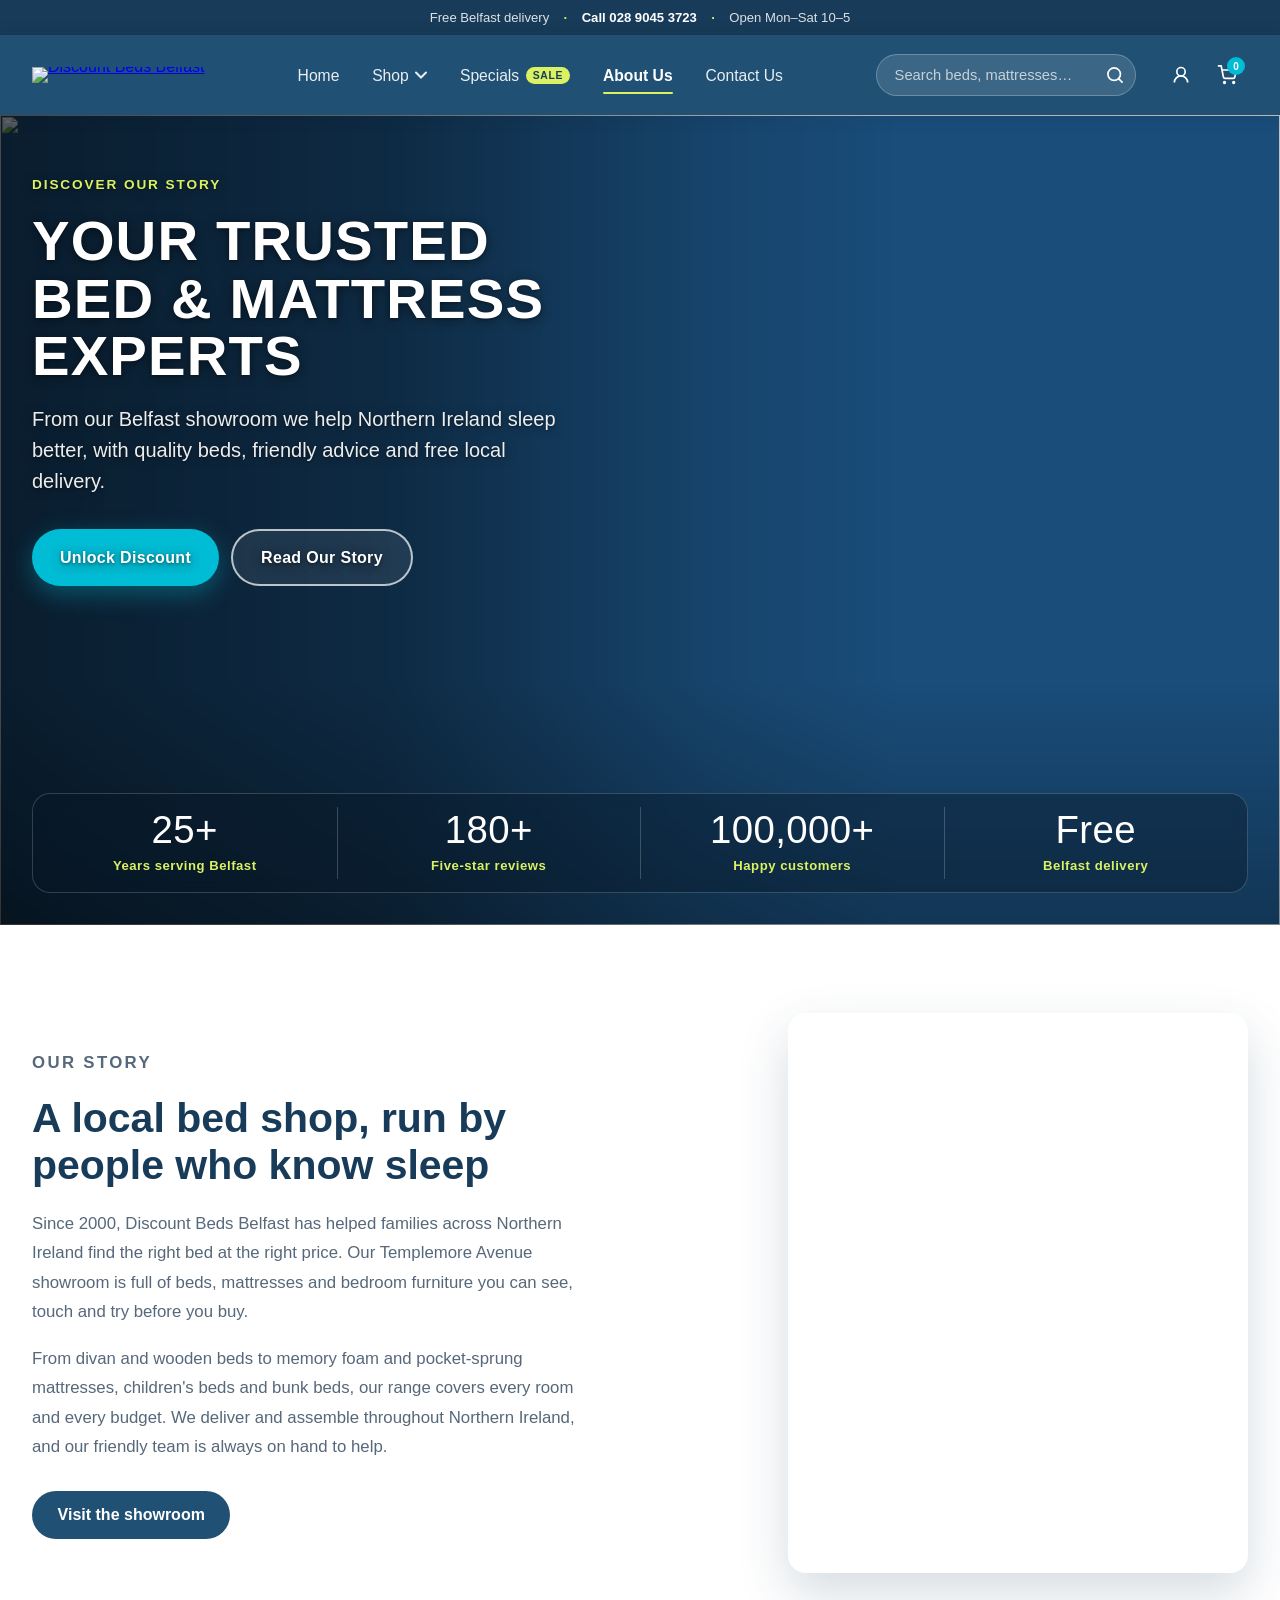
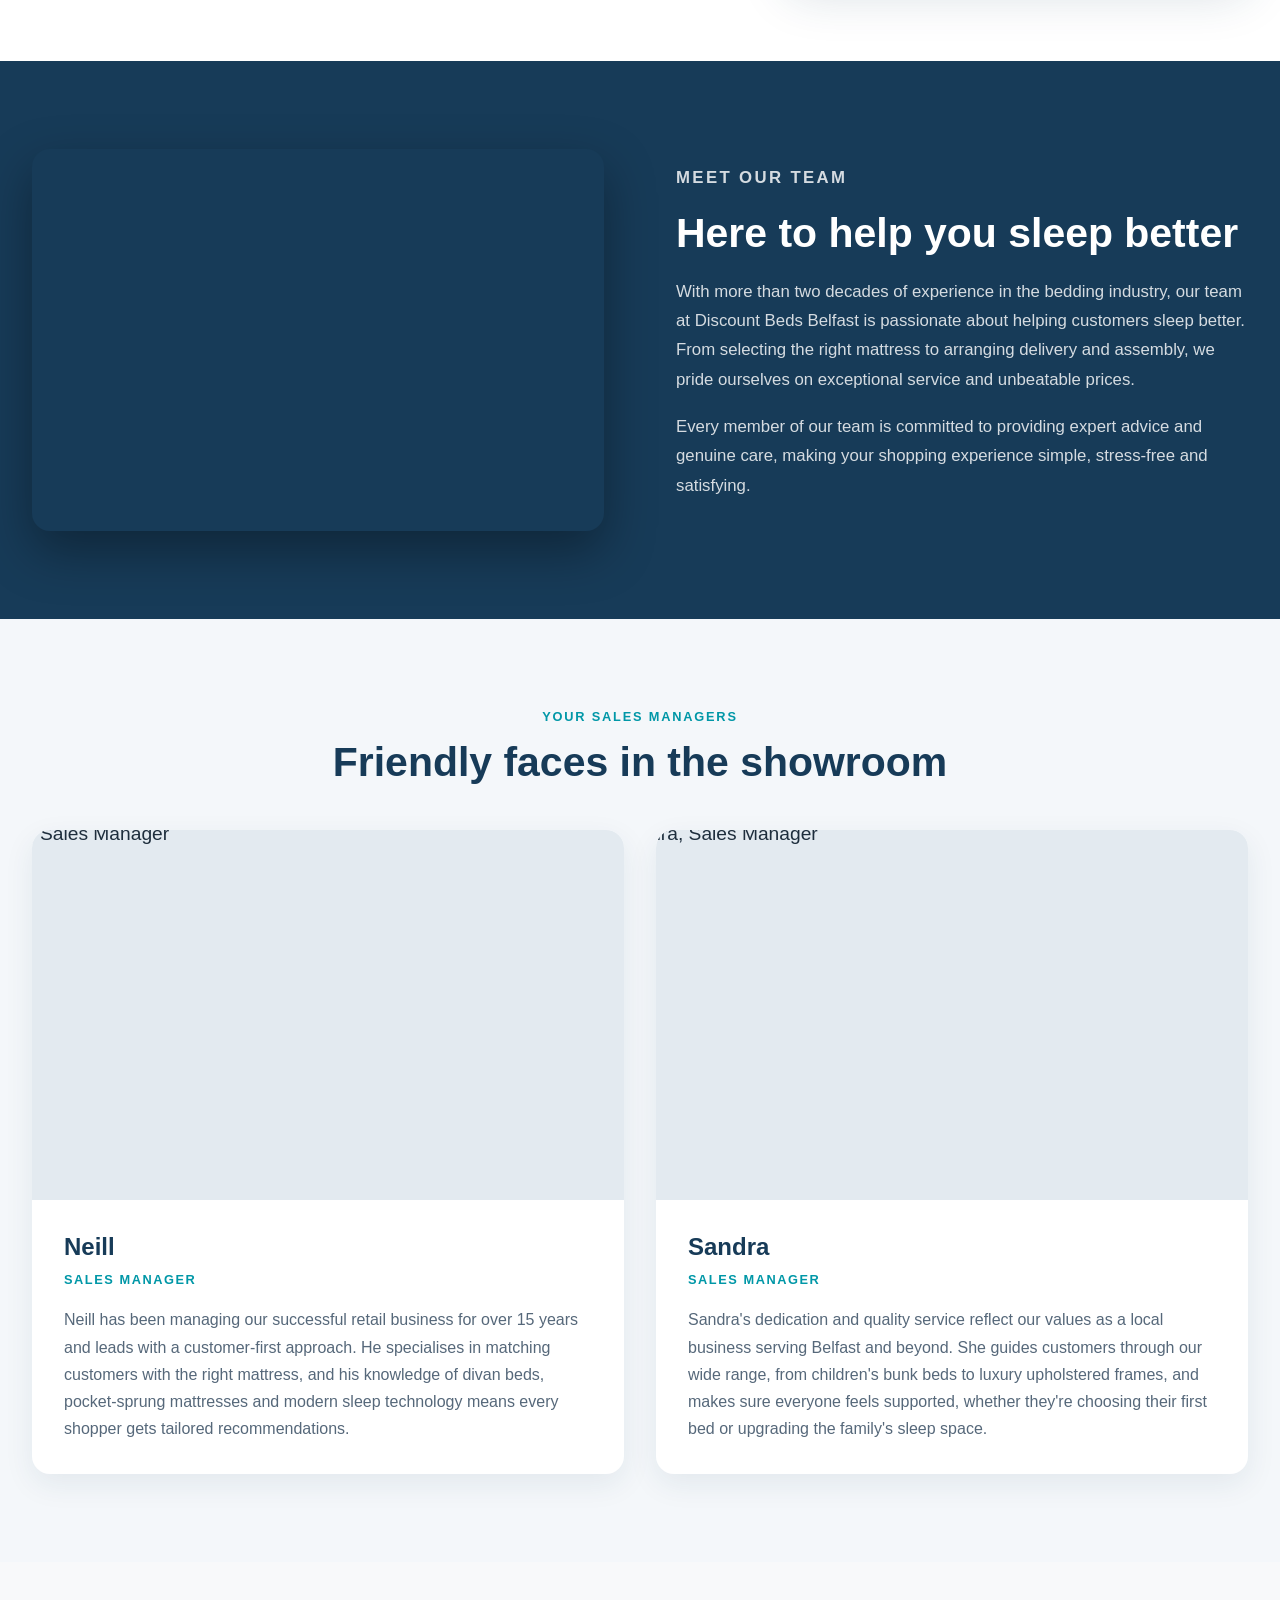
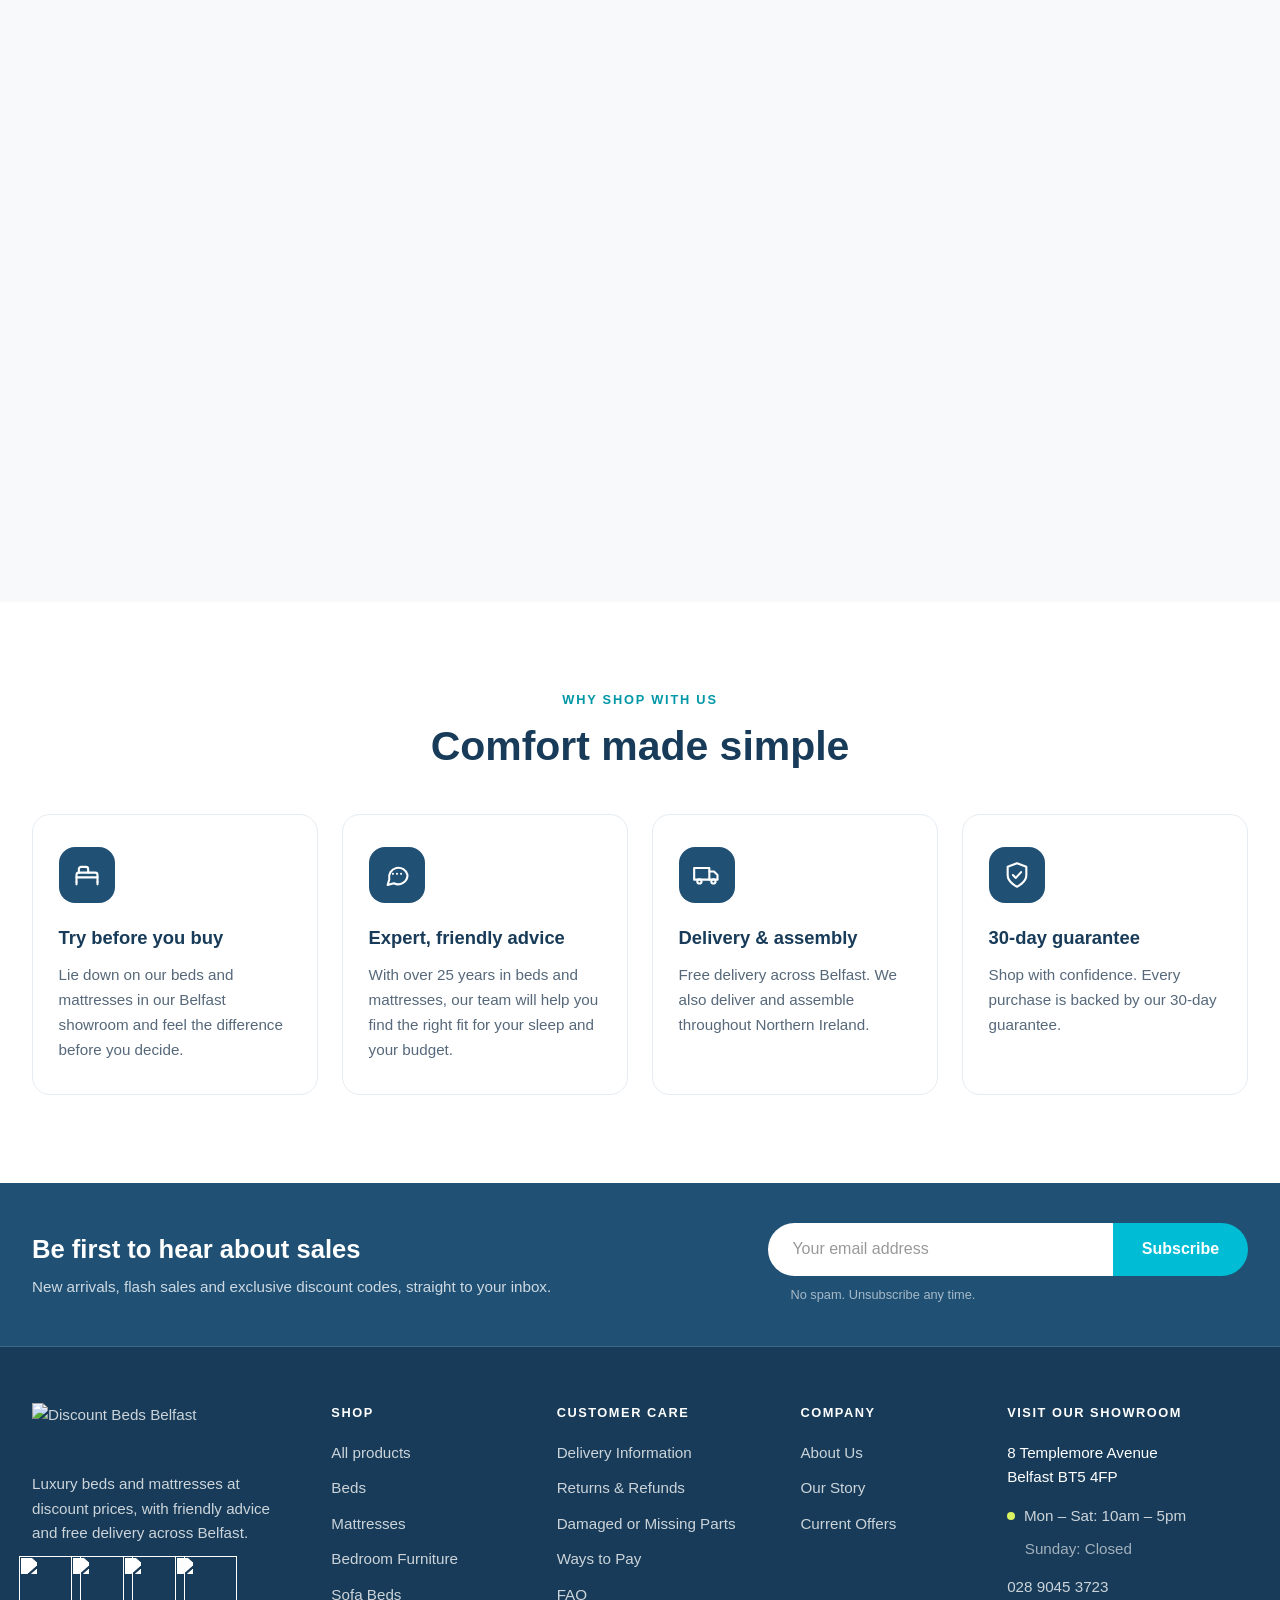
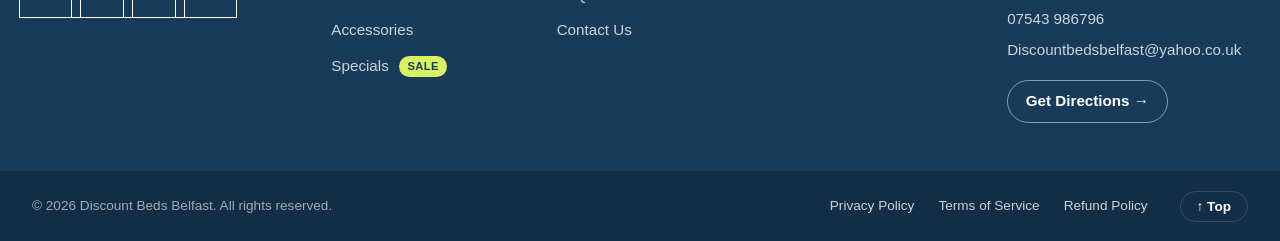
==== about.html @ fcc755c9 "Add files via upload" ====
<!DOCTYPE html>
<html lang="en">
<head>
    <meta charset="UTF-8">
    <meta name="viewport" content="width=device-width, initial-scale=1.0">
    <title>About Us - Discount Beds Belfast</title>
    <link rel="stylesheet" href="styles.css">
</head>
<body class="about-page">
    <!-- TOP BAR -->
    <div class="topbar">
        <div class="topbar__inner">
            <span class="topbar__item">Free Belfast delivery</span>
            <a class="topbar__item topbar__phone" href="tel:02890453723">Call 028 9045 3723</a>
            <span class="topbar__item">Open Mon–Sat 10–5</span>
        </div>
    </div>

    <!-- HEADER -->
    <header class="site-header" id="siteHeader">
        <div class="sh-inner">
            <a class="sh-logo" href="index.html" aria-label="Discount Beds Belfast – home">
                <img src="images/whitelogo.jpg" alt="Discount Beds Belfast">
            </a>

            <nav class="sh-nav" aria-label="Main">
                <ul class="sh-menu">
                    <li><a href="index.html" class="sh-link">Home</a></li>
                    <li class="sh-has-mega">
                        <button type="button" class="sh-link sh-mega-toggle" aria-expanded="false" aria-controls="shopMega">Shop <svg class="sh-chevron" width="12" height="8" viewBox="0 0 12 8" fill="none" aria-hidden="true"><path d="M1 1.5L6 6.5L11 1.5" stroke="currentColor" stroke-width="2" stroke-linecap="round"/></svg></button>
                        <div class="sh-mega" id="shopMega">
                            <div class="sh-mega__inner">
                                <div class="sh-mega__grid">
                                <a class="sh-cat" href="shop.html?cat=beds">
                                    <span class="sh-cat__img"><img src="https://www.discountbedsbelfast.co.uk/s/cc_images/cache_2482108834.jpg?t=1552562841" alt="" loading="lazy"></span>
                                    <span class="sh-cat__name">Beds</span>
                                </a>
                                <a class="sh-cat" href="shop.html?cat=mattresses">
                                    <span class="sh-cat__img"><img src="https://www.discountbedsbelfast.co.uk/s/cc_images/cache_2491393420.png?t=1684849782" alt="" loading="lazy"></span>
                                    <span class="sh-cat__name">Mattresses</span>
                                </a>
                                <a class="sh-cat" href="shop.html?cat=divan">
                                    <span class="sh-cat__img"><img src="https://www.discountbedsbelfast.co.uk/s/cc_images/cache_2487335226.jpg?t=1611843894" alt="" loading="lazy"></span>
                                    <span class="sh-cat__name">Divan Beds</span>
                                </a>
                                <a class="sh-cat" href="shop.html?cat=wooden">
                                    <span class="sh-cat__img"><img src="https://www.discountbedsbelfast.co.uk/s/cc_images/cache_2482108831.jpg?t=1718199369" alt="" loading="lazy"></span>
                                    <span class="sh-cat__name">Wooden Beds</span>
                                </a>
                                <a class="sh-cat" href="shop.html?cat=metal">
                                    <span class="sh-cat__img"><img src="https://www.discountbedsbelfast.co.uk/s/cc_images/cache_2427190643.jpg?t=1489495104" alt="" loading="lazy"></span>
                                    <span class="sh-cat__name">Metal Beds</span>
                                </a>
                                <a class="sh-cat" href="shop.html?cat=bunk">
                                    <span class="sh-cat__img"><img src="https://www.discountbedsbelfast.co.uk/s/cc_images/cache_2448346628.jpg?t=1518613719" alt="" loading="lazy"></span>
                                    <span class="sh-cat__name">Bunk Beds</span>
                                </a>
                                <a class="sh-cat" href="shop.html?cat=sofas">
                                    <span class="sh-cat__img"><img src="https://www.discountbedsbelfast.co.uk/s/cc_images/cache_2494551756.jpg?t=1755354856" alt="" loading="lazy"></span>
                                    <span class="sh-cat__name">Sofa Beds</span>
                                </a>
                                <a class="sh-cat" href="shop.html?cat=accessories">
                                    <span class="sh-cat__img"><img src="https://www.discountbedsbelfast.co.uk/s/cc_images/cache_2492692734.jpg?t=1710935631" alt="" loading="lazy"></span>
                                    <span class="sh-cat__name">Accessories</span>
                                </a>
                                </div>
                                <a class="sh-mega__all" href="shop.html">View all products →</a>
                                <a class="sh-mega__promo" href="specials.html">
                                    <span class="sh-mega__promo-kicker">Specials</span>
                                    <span class="sh-mega__promo-title">Up to 20% off</span>
                                    <span class="sh-mega__promo-cta">Shop the sale →</span>
                                </a>
                            </div>
                        </div>
                    </li>
                    <li><a href="specials.html" class="sh-link sh-link--sale">Specials <span class="sh-tag">Sale</span></a></li>
                    <li><a href="about.html" class="sh-link is-current" aria-current="page">About Us</a></li>
                    <li><a href="contact.html" class="sh-link">Contact Us</a></li>
                </ul>
            </nav>

            <form class="sh-search" role="search" action="shop.html" method="get">
                <label for="shSearch" class="sh-visually-hidden">Search products</label>
                <input type="search" id="shSearch" name="q" placeholder="Search beds, mattresses…">
                <button type="submit" aria-label="Search"><svg width="20" height="20" viewBox="0 0 24 24" fill="none" stroke="currentColor" stroke-width="2" stroke-linecap="round" aria-hidden="true"><circle cx="11" cy="11" r="7.5"/><path d="M20.5 20.5l-4.2-4.2"/></svg></button>
            </form>

            <div class="sh-actions">
                <a class="sh-call" href="tel:02890453723" aria-label="Call 028 9045 3723"><svg width="18" height="18" viewBox="0 0 24 24" fill="none" stroke="currentColor" stroke-width="2" stroke-linecap="round" stroke-linejoin="round" aria-hidden="true"><path d="M22 16.9v3a2 2 0 0 1-2.2 2 19.8 19.8 0 0 1-8.6-3.1 19.5 19.5 0 0 1-6-6A19.8 19.8 0 0 1 2.1 4.2 2 2 0 0 1 4.1 2h3a2 2 0 0 1 2 1.7c.1.9.4 1.8.7 2.7a2 2 0 0 1-.5 2.1L8 9.8a16 16 0 0 0 6 6l1.3-1.3a2 2 0 0 1 2.1-.4c.9.3 1.8.6 2.7.7a2 2 0 0 1 1.7 2z"/></svg><span>Call</span></a>
                <button class="sh-icon" type="button" aria-label="Account">
                    <svg width="20" height="20" viewBox="0 0 24 24" fill="none" stroke="currentColor" stroke-width="2" aria-hidden="true"><circle cx="12" cy="8" r="5"/><path d="M20 21a8 8 0 00-16 0"/></svg>
                </button>
                <button class="sh-icon sh-cart" type="button" aria-label="Basket, 0 items">
                    <svg width="20" height="20" viewBox="0 0 24 24" fill="none" stroke="currentColor" stroke-width="2" aria-hidden="true"><circle cx="9" cy="21" r="1"/><circle cx="20" cy="21" r="1"/><path d="M1 1h4l2.68 13.39a2 2 0 002 1.61h9.72a2 2 0 002-1.61L23 6H6"/></svg>
                    <span class="sh-badge">0</span>
                </button>
                <button class="sh-burger" type="button" aria-label="Open menu" aria-expanded="false" aria-controls="mobileMenu">
                    <span></span><span></span><span></span>
                </button>
            </div>
        </div>
    </header>

    <!-- PHONE MENU -->
    <div class="sh-drawer" id="mobileMenu" aria-hidden="true">
        <div class="sh-drawer__backdrop" data-close-menu></div>
        <div class="sh-drawer__panel" role="dialog" aria-modal="true" aria-label="Menu">
            <div class="sh-drawer__head">
                <span class="sh-drawer__title">Menu</span>
                <button type="button" class="sh-drawer__close" aria-label="Close menu" data-close-menu>
                    <svg width="22" height="22" viewBox="0 0 24 24" fill="none" stroke="currentColor" stroke-width="2.2" stroke-linecap="round" aria-hidden="true"><path d="M18 6L6 18M6 6l12 12"/></svg>
                </button>
            </div>
            <form class="sh-drawer__search" role="search" action="shop.html" method="get">
                <label for="shSearchMobile" class="sh-visually-hidden">Search products</label>
                <svg width="20" height="20" viewBox="0 0 24 24" fill="none" stroke="currentColor" stroke-width="2" stroke-linecap="round" aria-hidden="true"><circle cx="11" cy="11" r="7.5"/><path d="M20.5 20.5l-4.2-4.2"/></svg>
                <input type="search" id="shSearchMobile" name="q" placeholder="Search beds, mattresses…">
            </form>
            <ul class="sh-drawer__links">
                <li><a href="index.html">Home</a></li>
                <li>
                    <button type="button" class="sh-drawer__toggle" aria-expanded="false" aria-controls="drawerShop">Shop <svg class="sh-chevron" width="12" height="8" viewBox="0 0 12 8" fill="none" aria-hidden="true"><path d="M1 1.5L6 6.5L11 1.5" stroke="currentColor" stroke-width="2" stroke-linecap="round"/></svg></button>
                    <ul class="sh-drawer__cats" id="drawerShop" hidden>
                        <li class="drawer-all"><a href="shop.html">View all products →</a></li>
                        <li><a href="shop.html?cat=beds"><img src="https://www.discountbedsbelfast.co.uk/s/cc_images/cache_2482108834.jpg?t=1552562841" alt="" loading="lazy">Beds</a></li>
                        <li><a href="shop.html?cat=mattresses"><img src="https://www.discountbedsbelfast.co.uk/s/cc_images/cache_2491393420.png?t=1684849782" alt="" loading="lazy">Mattresses</a></li>
                        <li><a href="shop.html?cat=divan"><img src="https://www.discountbedsbelfast.co.uk/s/cc_images/cache_2487335226.jpg?t=1611843894" alt="" loading="lazy">Divan Beds</a></li>
                        <li><a href="shop.html?cat=wooden"><img src="https://www.discountbedsbelfast.co.uk/s/cc_images/cache_2482108831.jpg?t=1718199369" alt="" loading="lazy">Wooden Beds</a></li>
                        <li><a href="shop.html?cat=metal"><img src="https://www.discountbedsbelfast.co.uk/s/cc_images/cache_2427190643.jpg?t=1489495104" alt="" loading="lazy">Metal Beds</a></li>
                        <li><a href="shop.html?cat=bunk"><img src="https://www.discountbedsbelfast.co.uk/s/cc_images/cache_2448346628.jpg?t=1518613719" alt="" loading="lazy">Bunk Beds</a></li>
                        <li><a href="shop.html?cat=sofas"><img src="https://www.discountbedsbelfast.co.uk/s/cc_images/cache_2494551756.jpg?t=1755354856" alt="" loading="lazy">Sofa Beds</a></li>
                        <li><a href="shop.html?cat=accessories"><img src="https://www.discountbedsbelfast.co.uk/s/cc_images/cache_2492692734.jpg?t=1710935631" alt="" loading="lazy">Accessories</a></li>
                    </ul>
                </li>
                <li><a href="specials.html">Specials <span class="sh-tag">Sale</span></a></li>
                <li><a href="about.html" class="is-current" aria-current="page">About Us</a></li>
                <li><a href="contact.html">Contact Us</a></li>
            </ul>
            <div class="sh-drawer__store">
                <a class="sh-drawer__call" href="tel:02890453723"><svg width="18" height="18" viewBox="0 0 24 24" fill="none" stroke="currentColor" stroke-width="2" stroke-linecap="round" stroke-linejoin="round" aria-hidden="true"><path d="M22 16.9v3a2 2 0 0 1-2.2 2 19.8 19.8 0 0 1-8.6-3.1 19.5 19.5 0 0 1-6-6A19.8 19.8 0 0 1 2.1 4.2 2 2 0 0 1 4.1 2h3a2 2 0 0 1 2 1.7c.1.9.4 1.8.7 2.7a2 2 0 0 1-.5 2.1L8 9.8a16 16 0 0 0 6 6l1.3-1.3a2 2 0 0 1 2.1-.4c.9.3 1.8.6 2.7.7a2 2 0 0 1 1.7 2z"/></svg> Call 028 9045 3723</a>
                <p class="sh-drawer__hours"><span class="sh-dot" aria-hidden="true"></span>Open Mon – Sat, 10am – 5pm</p>
                <p class="sh-drawer__address">8 Templemore Avenue, Belfast BT5 4FP</p>
                <a class="sh-drawer__directions" href="https://www.google.com/maps/dir/?api=1&amp;destination=Discount+Beds+Belfast,+8+Templemore+Avenue,+Belfast+BT5+4FP" target="_blank" rel="noopener">Get Directions →</a>
            </div>
        </div>
    </div>

    <!-- HERO SECTION -->
    <section class="page-hero page-hero--about">
        <img class="page-hero__media" src="images/hero/about.jpg" srcset="images/hero/about-900.jpg 900w, images/hero/about.jpg 1920w" sizes="100vw" alt="" fetchpriority="high">
        <div class="page-hero__overlay"></div>
        <div class="container page-hero__inner">
            <div class="page-hero__content">
                <p class="page-hero__kicker">Discover our story</p>
                <h1 class="page-hero__title">Your trusted bed &amp; mattress experts</h1>
                <p class="page-hero__lead">From our Belfast showroom we help Northern Ireland sleep better, with quality beds, friendly advice and free local delivery.</p>
                <div class="page-hero__actions">
                    <a href="specials.html" class="hero-btn hero-btn--primary">Unlock Discount</a>
                    <a href="#our-story" class="hero-btn hero-btn--ghost">Read Our Story</a>
                </div>
            </div>

            <ul class="page-hero__stats" aria-label="Discount Beds Belfast in numbers">
                <li><span class="page-hero__stats-num">25+</span><span class="page-hero__stats-label">Years serving Belfast</span></li>
                <li><span class="page-hero__stats-num">180+</span><span class="page-hero__stats-label">Five-star reviews</span></li>
                <li><span class="page-hero__stats-num">100,000+</span><span class="page-hero__stats-label">Happy customers</span></li>
                <li><span class="page-hero__stats-num">Free</span><span class="page-hero__stats-label">Belfast delivery</span></li>
            </ul>
        </div>
    </section>

    <!-- OUR STORY SECTION -->
    <section class="ab-story ab-reveal" id="our-story">
        <div class="container ab-split">
            <div class="ab-split__text">
                <p class="ab-kicker">Our story</p>
                <h2 class="ab-title">A local bed shop, run by people who know sleep</h2>
                <p>Since 2000, Discount Beds Belfast has helped families across Northern Ireland find the right bed at the right price. Our Templemore Avenue showroom is full of beds, mattresses and bedroom furniture you can see, touch and try before you buy.</p>
                <p>From divan and wooden beds to memory foam and pocket-sprung mattresses, children's beds and bunk beds, our range covers every room and every budget. We deliver and assemble throughout Northern Ireland, and our friendly team is always on hand to help.</p>
                <a href="contact.html" class="ab-btn">Visit the showroom</a>
            </div>
            <div class="ab-split__media ab-split__media--tall">
                <img src="images/about/storefront.jpg" alt="The Discount Beds Belfast shopfront on Templemore Avenue" loading="lazy">
            </div>
        </div>
    </section>

    <!-- MEET OUR TEAM SECTION -->
    <section class="ab-team ab-reveal">
        <div class="container ab-split ab-split--reverse">
            <div class="ab-split__text">
                <p class="ab-kicker">Meet our team</p>
                <h2 class="ab-title">Here to help you sleep better</h2>
                <p>With more than two decades of experience in the bedding industry, our team at Discount Beds Belfast is passionate about helping customers sleep better. From selecting the right mattress to arranging delivery and assembly, we pride ourselves on exceptional service and unbeatable prices.</p>
                <p>Every member of our team is committed to providing expert advice and genuine care, making your shopping experience simple, stress-free and satisfying.</p>
            </div>
            <div class="ab-split__media">
                <img src="images/about/team.jpg" alt="The Discount Beds Belfast team" loading="lazy">
            </div>
        </div>
    </section>

    <!-- SALES MANAGERS SECTION -->
    <section class="ab-managers ab-reveal">
        <div class="container">
            <div class="ab-heading">
                <p class="ab-kicker">Your sales managers</p>
                <h2 class="ab-title">Friendly faces in the showroom</h2>
            </div>
            <div class="ab-managers__grid">
                <article class="ab-person">
                    <div class="ab-person__photo"><img src="images/about/neill.jpg" alt="Neill, Sales Manager" loading="lazy"></div>
                    <div class="ab-person__body">
                        <h3>Neill</h3>
                        <p class="ab-person__role">Sales Manager</p>
                        <p>Neill has been managing our successful retail business for over 15 years and leads with a customer-first approach. He specialises in matching customers with the right mattress, and his knowledge of divan beds, pocket-sprung mattresses and modern sleep technology means every shopper gets tailored recommendations.</p>
                    </div>
                </article>
                <article class="ab-person">
                    <div class="ab-person__photo"><img src="images/about/sandra.jpg" alt="Sandra, Sales Manager" loading="lazy"></div>
                    <div class="ab-person__body">
                        <h3>Sandra</h3>
                        <p class="ab-person__role">Sales Manager</p>
                        <p>Sandra's dedication and quality service reflect our values as a local business serving Belfast and beyond. She guides customers through our wide range, from children's bunk beds to luxury upholstered frames, and makes sure everyone feels supported, whether they're choosing their first bed or upgrading the family's sleep space.</p>
                    </div>
                </article>
            </div>
        </div>
    </section>

    <!-- DELIVERY SECTION -->
    <section class="delivery-banner parallax-section">
        <div class="delivery-banner-image">
            <img src="images/about/van.jpg" alt="Discount Beds Belfast delivery team with their van" loading="lazy">
        </div>
    </section>

    <!-- WHY SHOP WITH US -->
    <section class="ab-why ab-reveal" id="delivery">
        <div class="container">
            <div class="ab-heading">
                <p class="ab-kicker">Why shop with us</p>
                <h2 class="ab-title">Comfort made simple</h2>
            </div>
            <div class="ab-why__grid">
                <div class="ab-why__item">
                    <span class="ab-why__icon" aria-hidden="true">
                        <svg viewBox="0 0 24 24" fill="none" stroke="currentColor" stroke-width="1.8" stroke-linecap="round" stroke-linejoin="round"><path d="M3 18v-6a2 2 0 0 1 2-2h14a2 2 0 0 1 2 2v6"/><path d="M3 14h18"/><path d="M5 10V7a2 2 0 0 1 2-2h4a2 2 0 0 1 2 2v3"/><path d="M3 18v2M21 18v2"/></svg>
                    </span>
                    <h3>Try before you buy</h3>
                    <p>Lie down on our beds and mattresses in our Belfast showroom and feel the difference before you decide.</p>
                </div>
                <div class="ab-why__item">
                    <span class="ab-why__icon" aria-hidden="true">
                        <svg viewBox="0 0 24 24" fill="none" stroke="currentColor" stroke-width="1.8" stroke-linecap="round" stroke-linejoin="round"><path d="M21 12a8 8 0 0 1-11.6 7.1L4 20.5l1.4-4.9A8 8 0 1 1 21 12z"/><path d="M8.5 11h.01M12 11h.01M15.5 11h.01"/></svg>
                    </span>
                    <h3>Expert, friendly advice</h3>
                    <p>With over 25 years in beds and mattresses, our team will help you find the right fit for your sleep and your budget.</p>
                </div>
                <div class="ab-why__item">
                    <span class="ab-why__icon" aria-hidden="true">
                        <svg viewBox="0 0 24 24" fill="none" stroke="currentColor" stroke-width="1.8" stroke-linecap="round" stroke-linejoin="round"><path d="M1 6h13v10H1z"/><path d="M14 9h4l3 3v4h-7"/><circle cx="5.5" cy="17.5" r="1.8"/><circle cx="17.5" cy="17.5" r="1.8"/></svg>
                    </span>
                    <h3>Delivery &amp; assembly</h3>
                    <p>Free delivery across Belfast. We also deliver and assemble throughout Northern Ireland.</p>
                </div>
                <div class="ab-why__item">
                    <span class="ab-why__icon" aria-hidden="true">
                        <svg viewBox="0 0 24 24" fill="none" stroke="currentColor" stroke-width="1.8" stroke-linecap="round" stroke-linejoin="round"><path d="M12 22s8-3.5 8-10V5l-8-3-8 3v7c0 6.5 8 10 8 10z"/><path d="M8.5 12l2.5 2.5 4.5-5"/></svg>
                    </span>
                    <h3>30-day guarantee</h3>
                    <p>Shop with confidence. Every purchase is backed by our 30-day guarantee.</p>
                </div>
            </div>
        </div>
    </section>

    <!-- FOOTER -->
    <footer class="site-footer">
        <!-- Newsletter -->
        <div class="sf-newsletter">
            <div class="container sf-newsletter__inner">
                <div class="sf-newsletter__text">
                    <h3>Be first to hear about sales</h3>
                    <p>New arrivals, flash sales and exclusive discount codes, straight to your inbox.</p>
                </div>
                <form class="newsletter-form sf-newsletter__form">
                    <label for="sfEmail" class="sf-visually-hidden">Email address</label>
                    <input type="email" id="sfEmail" placeholder="Your email address" required>
                    <button type="submit">Subscribe</button>
                    <p class="sf-newsletter__note">No spam. Unsubscribe any time.</p>
                </form>
            </div>
        </div>

        <!-- Main footer -->
        <div class="container sf-main">
            <div class="sf-brand">
                <a href="index.html" class="sf-logo" aria-label="Discount Beds Belfast home">
                    <img src="images/logo-footer.png" alt="Discount Beds Belfast">
                </a>
                <p>Luxury beds and mattresses at discount prices, with friendly advice and free delivery across Belfast.</p>
                <div class="sf-social" aria-label="Follow us">
                    <a href="#" aria-label="Instagram"><img src="images/instagram.png" alt=""></a>
                    <a href="#" aria-label="Facebook"><img src="images/facebook.png" alt=""></a>
                    <a href="#" aria-label="X"><img src="images/x.png" alt=""></a>
                    <a href="#" aria-label="YouTube"><img src="images/youtube.png" alt=""></a>
                </div>
            </div>

            <details class="sf-col" open>
                <summary>Shop</summary>
                <ul>
                    <li><a href="shop.html">All products</a></li>
                    <li><a href="shop.html?cat=beds">Beds</a></li>
                    <li><a href="shop.html?cat=mattresses">Mattresses</a></li>
                    <li><a href="shop.html?cat=furniture">Bedroom Furniture</a></li>
                    <li><a href="shop.html?cat=sofas">Sofa Beds</a></li>
                    <li><a href="shop.html?cat=accessories">Accessories</a></li>
                    <li><a href="specials.html" class="sf-sale">Specials <span>Sale</span></a></li>
                </ul>
            </details>

            <details class="sf-col" open>
                <summary>Customer Care</summary>
                <ul>
                    <li><a href="delivery.html">Delivery Information</a></li>
                    <li><a href="delivery.html#returns">Returns &amp; Refunds</a></li>
                    <li><a href="delivery.html#damages">Damaged or Missing Parts</a></li>
                    <li><a href="delivery.html#payment">Ways to Pay</a></li>
                    <li><a href="faq.html">FAQ</a></li>
                    <li><a href="contact.html">Contact Us</a></li>
                </ul>
            </details>

            <details class="sf-col" open>
                <summary>Company</summary>
                <ul>
                    <li><a href="about.html">About Us</a></li>
                    <li><a href="about.html#our-story">Our Story</a></li>
                    <li><a href="specials.html">Current Offers</a></li>
                </ul>
            </details>

            <div class="sf-col sf-visit">
                <h4>Visit Our Showroom</h4>
                <address>
                    8 Templemore Avenue<br>
                    Belfast BT5 4FP
                </address>
                <p class="sf-hours"><span class="sf-dot" aria-hidden="true"></span>Mon – Sat: 10am – 5pm<br><span class="sf-closed">Sunday: Closed</span></p>
                <ul class="sf-contact">
                    <li><a href="tel:02890453723">028 9045 3723</a></li>
                    <li><a href="tel:07543986796">07543 986796</a></li>
                    <li><a href="mailto:Discountbedsbelfast@yahoo.co.uk">Discountbedsbelfast@yahoo.co.uk</a></li>
                </ul>
                <a class="sf-directions" href="https://www.google.com/maps/dir/?api=1&amp;destination=Discount+Beds+Belfast,+8+Templemore+Avenue,+Belfast+BT5+4FP" target="_blank" rel="noopener">Get Directions →</a>
            </div>
        </div>

        <!-- Bottom bar -->
        <div class="sf-bottom">
            <div class="container sf-bottom__inner">
                <p>&copy; <span class="sf-year">2026</span> Discount Beds Belfast. All rights reserved.</p>
                <nav class="sf-legal" aria-label="Legal">
                    <a href="#">Privacy Policy</a>
                    <a href="#">Terms of Service</a>
                    <a href="#">Refund Policy</a>
                </nav>
                <button type="button" class="sf-top" aria-label="Back to top">↑ Top</button>
            </div>
        </div>
    </footer>

    <script>
        // Footer: current year, back to top, fold columns on phones
        (function () {
            document.querySelectorAll('.sf-year').forEach(el => { el.textContent = new Date().getFullYear(); });
            const top = document.querySelector('.sf-top');
            if (top) top.addEventListener('click', () => window.scrollTo({ top: 0, behavior: 'smooth' }));
            const cols = document.querySelectorAll('details.sf-col');
            const mq = window.matchMedia('(max-width: 768px)');
            const sync = () => cols.forEach(d => { if (mq.matches) d.removeAttribute('open'); else d.setAttribute('open', ''); });
            sync();
            if (mq.addEventListener) mq.addEventListener('change', sync);
            // On desktop the columns stay open
            cols.forEach(d => d.querySelector('summary').addEventListener('click', e => { if (!mq.matches) e.preventDefault(); }));
        })();
    </script>

    <script>
        // Header: shrink on scroll, Shop menu, phone menu
        (function () {
            const header = document.getElementById('siteHeader');
            const onScroll = () => header.classList.toggle('is-scrolled', window.scrollY > 40);
            onScroll();
            window.addEventListener('scroll', onScroll, { passive: true });

            // Shop menu (desktop): opens on hover, click or keyboard
            const mega = document.querySelector('.sh-has-mega');
            const megaBtn = mega.querySelector('.sh-mega-toggle');
            let closeTimer;
            const setMega = open => { mega.classList.toggle('is-open', open); megaBtn.setAttribute('aria-expanded', open); };
            megaBtn.addEventListener('click', () => setMega(!mega.classList.contains('is-open')));
            mega.addEventListener('mouseenter', () => { clearTimeout(closeTimer); setMega(true); });
            mega.addEventListener('mouseleave', () => { closeTimer = setTimeout(() => setMega(false), 150); });
            mega.addEventListener('focusout', e => { if (!mega.contains(e.relatedTarget)) setMega(false); });

            // Phone menu
            const drawer = document.getElementById('mobileMenu');
            const burger = document.querySelector('.sh-burger');
            const setMenu = open => {
                drawer.classList.toggle('is-open', open);
                drawer.setAttribute('aria-hidden', !open);
                burger.setAttribute('aria-expanded', open);
                document.body.classList.toggle('menu-open', open);
                if (open) drawer.querySelector('.sh-drawer__close').focus();
                else burger.focus({ preventScroll: true });
            };
            burger.addEventListener('click', () => setMenu(true));
            drawer.querySelectorAll('[data-close-menu]').forEach(el => el.addEventListener('click', () => setMenu(false)));
            drawer.querySelectorAll('a').forEach(a => a.addEventListener('click', () => setMenu(false)));

            const shopToggle = drawer.querySelector('.sh-drawer__toggle');
            const shopList = document.getElementById('drawerShop');
            shopToggle.addEventListener('click', () => {
                const open = shopList.hidden;
                shopList.hidden = !open;
                shopToggle.setAttribute('aria-expanded', open);
            });

            document.addEventListener('keydown', e => {
                if (e.key !== 'Escape') return;
                if (drawer.classList.contains('is-open')) setMenu(false);
                if (mega.classList.contains('is-open')) { setMega(false); megaBtn.focus(); }
            });
            window.matchMedia('(min-width: 993px)').addEventListener('change', e => { if (e.matches && drawer.classList.contains('is-open')) setMenu(false); });
        })();

        // Fade-in effect on scroll
        const fadeInObserver = new IntersectionObserver((entries) => {
            entries.forEach(entry => {
                if (entry.isIntersecting) {
                    entry.target.classList.add('visible');
                }
            });
        }, {
            threshold: 0.1
        });

        document.querySelectorAll('.fade-in-section').forEach(section => {
            fadeInObserver.observe(section);
        });

        // Newsletter Form
        document.querySelector('.newsletter-form').addEventListener('submit', (e) => {
            e.preventDefault();
            alert('Thank you for subscribing to our newsletter!');
            e.target.reset();
        });
    </script>
    <script>
        // About page: gentle reveal as sections scroll into view (content stays readable without it)
        (function () {
            if (!('IntersectionObserver' in window) || window.matchMedia('(prefers-reduced-motion: reduce)').matches) return;
            document.documentElement.classList.add('ab-js');
            const io = new IntersectionObserver(entries => entries.forEach(e => {
                if (e.isIntersecting) { e.target.classList.add('is-in'); io.unobserve(e.target); }
            }), { threshold: 0.12, rootMargin: '0px 0px -40px 0px' });
            document.querySelectorAll('.ab-reveal').forEach(el => io.observe(el));
        })();
    </script>
    <script src="parallax.js" defer></script>
</body>
</html>
---- styles.css ----
* {
    margin: 0;
    padding: 0;
    box-sizing: border-box;
}

body {
    font-family: -apple-system, BlinkMacSystemFont, 'Segoe UI', 'Roboto', 'Oxygen', 'Ubuntu', 'Cantarell', sans-serif;
    line-height: 1.6;
    color: #333;
    overflow-x: hidden;
}

body.menu-open {
    overflow: hidden;
}

/* Typography */
h1 {
    font-family: 'Impact', 'Arial Black', sans-serif;
    font-weight: 900;
    letter-spacing: 0.02em;
    text-transform: uppercase;
}

h2 {
    font-family: 'Helvetica Neue', Helvetica, Arial, sans-serif;
    font-weight: 700;
}

h3 {
    font-family: 'Arial Narrow', Arial, sans-serif;
    font-weight: 600;
}

h4 {
    font-family: 'Helvetica Neue', Helvetica, Arial, sans-serif;
    font-weight: 600;
}

.container {
    max-width: 1400px;
    margin: 0 auto;
    padding: 0 2rem;
}

/* HEADER */
.header {
    background: #205175;
    position: sticky;
    top: 0;
    z-index: 1000;
    box-shadow: 0 2px 20px rgba(0, 0, 0, 0.08);
}

.header-container {
    max-width: 1400px;
    margin: 0 auto;
    padding: 0 2rem;
    display: flex;
    align-items: center;
    justify-content: space-between;
    height: 80px;
    gap: 2rem;
    position: relative;
}

/* LOGO */
.header-left {
    display: flex;
    align-items: center;
    z-index: 1002;
}

.logo {
    display: flex;
    align-items: center;
}

.logo img {
    height: 54px;
    width: auto;
    transition: transform 0.3s ease;
}

.logo img:hover {
    transform: scale(1.05);
}

/* NAVIGATION */
.nav {
    flex: 1;
    display: flex;
    justify-content: center;
}

.nav-list {
    display: flex;
    list-style: none;
    gap: 0.5rem;
    align-items: center;
}

.nav-link {
    display: flex;
    align-items: center;
    gap: 0.3rem;
    padding: 0.75rem 1.25rem;
    color: #ffffff;
    text-decoration: none;
    font-weight: 500;
    font-size: 0.95rem;
    border-radius: 8px;
    transition: all 0.3s ease;
    position: relative;
}

.nav-link:hover {
    background: #f5f5f5;
    color: #0066cc;
}

.dropdown-icon {
    transition: transform 0.3s ease;
}

.has-dropdown:hover .dropdown-icon {
    transform: rotate(180deg);
}

/* DROPDOWN MENU */
.has-dropdown {
    position: relative;
}

.dropdown-menu {
    position: absolute;
    top: calc(100% + 0.5rem);
    left: 0;
    background: #ffffff;
    min-width: 220px;
    border-radius: 12px;
    box-shadow: 0 8px 30px rgba(0, 0, 0, 0.12);
    opacity: 0;
    visibility: hidden;
    transform: translateY(-10px);
    transition: all 0.3s ease;
    list-style: none;
    padding: 0.5rem;
    z-index: 100;
}

.has-dropdown:hover .dropdown-menu {
    opacity: 1;
    visibility: visible;
    transform: translateY(0);
}

.dropdown-menu li {
    margin: 0;
}

.dropdown-menu a {
    display: block;
    padding: 0.75rem 1rem;
    color: #1a1a1a;
    text-decoration: none;
    font-size: 0.9rem;
    border-radius: 8px;
    transition: all 0.2s ease;
}

.dropdown-menu a:hover {
    background: #f5f5f5;
    color: #0066cc;
    padding-left: 1.5rem;
}

/* HEADER RIGHT ACTIONS */
.header-right {
    display: flex;
    align-items: center;
    gap: 0.5rem;
    z-index: 1002;
}

.icon-btn {
    position: relative;
    width: 40px;
    height: 40px;
    border: none;
    background: transparent;
    color: #ffffff;
    border-radius: 10px;
    cursor: pointer;
    display: flex;
    align-items: center;
    justify-content: center;
    transition: all 0.3s ease;
}

.icon-btn:hover {
    background: #f5f5f5;
    color: #0066cc;
}

.cart-btn {
    position: relative;
}

.cart-badge {
    position: absolute;
    top: 4px;
    right: 4px;
    background: linear-gradient(135deg, #667eea 0%, #764ba2 100%);
    color: white;
    font-size: 10px;
    font-weight: 600;
    min-width: 18px;
    height: 18px;
    border-radius: 9px;
    display: flex;
    align-items: center;
    justify-content: center;
    padding: 0 4px;
}

/* SEARCH OVERLAY */
.search-overlay {
    position: fixed;
    top: 0;
    left: 0;
    width: 100%;
    height: 100vh;
    background: rgba(0, 0, 0, 0.95);
    display: flex;
    align-items: flex-start;
    justify-content: center;
    padding-top: 10rem;
    opacity: 0;
    visibility: hidden;
    transition: all 0.3s ease;
    z-index: 2000;
}

.search-overlay.active {
    opacity: 1;
    visibility: visible;
}

.search-container {
    width: 100%;
    max-width: 700px;
    padding: 0 2rem;
    position: relative;
}

.search-input {
    width: 100%;
    padding: 1.5rem 4rem 1.5rem 2rem;
    font-size: 1.5rem;
    border: none;
    border-radius: 50px;
    background: rgba(255, 255, 255, 0.1);
    backdrop-filter: blur(10px);
    color: white;
    outline: none;
    transition: all 0.3s ease;
}

.search-input::placeholder {
    color: rgba(255, 255, 255, 0.5);
}

.search-input:focus {
    background: rgba(255, 255, 255, 0.15);
}

.search-close {
    position: absolute;
    right: 3rem;
    top: 50%;
    transform: translateY(-50%);
    width: 40px;
    height: 40px;
    border: none;
    background: transparent;
    color: white;
    cursor: pointer;
    border-radius: 50%;
    display: flex;
    align-items: center;
    justify-content: center;
    transition: all 0.3s ease;
}

.search-close:hover {
    background: rgba(255, 255, 255, 0.1);
    transform: translateY(-50%) rotate(90deg);
}

/* MOBILE MENU BUTTON - FIXED */
.mobile-menu-btn {
    display: none;
    flex-direction: column;
    justify-content: center;
    align-items: center;
    gap: 4px;
    width: 44px;
    height: 44px;
    padding: 8px;
    border: none;
    background: transparent;
    cursor: pointer;
    border-radius: 8px;
    transition: all 0.3s ease;
    z-index: 1002;
    position: relative;
}

.mobile-menu-btn span {
    width: 24px;
    height: 3px;
    background: #ffffff;
    border-radius: 2px;
    transition: all 0.3s ease;
    transform-origin: center;
}

.mobile-menu-btn:hover {
    background: rgba(255, 255, 255, 0.1);
}

.mobile-menu-btn.active span:nth-child(1) {
    transform: rotate(45deg) translate(6px, 6px);
}

.mobile-menu-btn.active span:nth-child(2) {
    opacity: 0;
    transform: scale(0);
}

.mobile-menu-btn.active span:nth-child(3) {
    transform: rotate(-45deg) translate(6px, -6px);
}

/* HERO SECTION */
.hero {
    width: 100%;
    position: relative;
    height: 90vh;
    background-size: cover;
    background-position: center;
    display: flex;
    align-items: center;
    justify-content: center;
}

.hero-overlay {
    position: absolute;
    top: 0;
    left: 0;
    right: 0;
    bottom: 0;
    background: rgba(0, 0, 0, 0.2);
}

.hero-content {
    position: relative;
    z-index: 2;
    text-align: center;
    color: white;
    margin-top: 6rem;
}

.hero-content h1 {
    font-size: 3.5rem;
    font-weight: 700;
    margin-bottom: 2rem;
    text-shadow: 2px 2px 4px rgba(0,0,0,0.5);
    color: #fff;
}

.hero-offer {
    background: rgba(0, 0, 0, 0.02);
    padding: 2rem 3rem;
    border-radius: 15px;
    margin-top: 8rem;
}

.hero-offer h2 {
    font-size: 2rem;
    margin-bottom: 1rem;
}

.hero-offer p {
    font-size: 1.2rem;
    color: #DAF262;
    margin-bottom: 1.5rem;
}

.cta-btn {
    padding: 1rem 2.5rem;
    background: #00bcd4;
    color: white;
    border: none;
    border-radius: 30px;
    font-size: 1.1rem;
    font-weight: 600;
    cursor: pointer;
    transition: all 0.3s;
}

.cta-btn:hover {
    background: #0097a7;
    transform: translateY(-2px);
    box-shadow: 0 5px 15px rgba(0,188,212,0.4);
}

/* PROMO BANNER */
.promo-banner {
    position: relative;
    padding: 4rem 0;
    background-size: cover;
    background-position: center;
    margin: 0rem 0;
}

.promo-overlay {
    position: absolute;
    top: 0;
    left: 0;
    right: 0;
    bottom: 0;
    background: linear-gradient(to right, rgba(26, 77, 122, 0.9), rgba(26, 77, 100, 0));
}

.promo-content {
    position: relative;
    z-index: 2;
    color: white;
    text-align: left;
    padding: 1rem 2rem;
}

.promo-content h3 {
    font-size: 2rem;
    margin-bottom: 1rem;
}

.highlight-yellow {
    color: #DAF262;
    font-weight: bold;
}

.promo-content p {
    font-size: 1.1rem;
    margin: 1.5rem 0;
    text-align: left;
}

.shop-btn {
    padding: 0.8rem 2rem;
    background: #DAF262;
    color: #1a4d7a;
    border: none;
    border-radius: 30px;
    font-size: 1rem;
    font-weight: 600;
    cursor: pointer;
    transition: all 0.3s;
}

.shop-btn:hover {
    background: #ffed4e;
    transform: translateY(-2px);
}

/* SHOP BY CATEGORY */
.shop-category {
    padding: 4rem 0;
    background: white;
}

.section-title {
    text-align: center;
    font-size: 2.5rem;
    margin-bottom: 3rem;
    color: #1a4d7a;
}

.category-carousel {
    position: relative;
    padding: 0 3rem;
}

.carousel-container {
    overflow: hidden;
    width: 100%;
}

.carousel-track {
    display: flex;
    gap: 1.5rem;
    transition: transform 0.5s ease;
}

.category-card {
    flex: 0 0 268px;
    height: 376px;
    position: relative;
    border-radius: 15px;
    overflow: hidden;
    box-shadow: 0 5px 20px rgba(0,0,0,0.1);
    transition: transform 0.3s ease, box-shadow 0.3s ease;
}

.category-card:hover {
    transform: translateY(-10px);
    box-shadow: 0 10px 30px rgba(0,0,0,0.2);
}

.category-card img {
    width: 100%;
    height: 100%;
    object-fit: cover;
    transition: transform 0.5s ease;
}

.category-card:hover img {
    transform: scale(1.05);
}

.category-title {
    position: absolute;
    bottom: 0;
    left: 0;
    right: 0;
    background: rgba(26, 77, 122, 0.8);
    color: white;
    font-size: 1.4rem;
    font-weight: 600;
    text-align: center;
    padding: 0.5rem;
}

.category-overlay {
    position: absolute;
    bottom: 0;
    left: 0;
    right: 0;
    background: #205175;
    padding: 1.5rem;
    text-align: center;
    transform: translateY(100%);
    transition: transform 0.3s ease;
}

.category-card:hover .category-overlay {
    transform: translateY(0);
}

.category-btn {
    display: inline-block;
    padding: 0.8rem 2rem;
    background: #DAF262;
    color: #1a4d7a;
    text-decoration: none;
    border-radius: 25px;
    font-size: 1rem;
    font-weight: 600;
    transition: all 0.3s;
}

.category-btn:hover {
    background: #ffed4e;
    transform: translateY(-2px);
}

.carousel-btn {
    position: absolute;
    top: 50%;
    transform: translateY(-50%);
    background: #1a4d7a;
    color: white;
    border: none;
    width: 50px;
    height: 50px;
    border-radius: 50%;
    font-size: 2rem;
    cursor: pointer;
    transition: all 0.3s;
    z-index: 10;
}

.carousel-btn:hover {
    background: #0066cc;
    transform: translateY(-50%) scale(1.1);
}

.carousel-btn.prev {
    left: 0;
}

.carousel-btn.next {
    right: 0;
}

/* ABOUT SECTION */
.about-section {
    padding: 4rem 0;
    background: #f8f9fa;
}

.about-content {
    display: grid;
    grid-template-columns: 1fr;
    gap: 0;
    margin-bottom: 3rem;
    position: relative;
}

.about-image {
    height: 970px;
    overflow: hidden;
}

.about-image img {
    width: 100%;
    height: 100%;
    object-fit: cover;
    border-radius: 10px 10px 0 0;
    box-shadow: 0 5px 20px rgba(0,0,0,0.1);
}

.about-features {
    position: absolute;
    bottom: 0;
    width: 100%;
    height: 248px;
    display: flex;
    justify-content: space-between;
    align-items: center;
    padding: 0 2rem;
    background: linear-gradient(356deg, rgba(0, 70, 123, 0.75) 2.91%, rgba(0, 128, 225, 0.75) 96.74%);
    border-radius: 0 0 10px 10px;
    box-shadow: 0 5px 20px rgba(0,0,0,0.1);
}

.feature-box {
    flex: 1;
    background: transparent;
    padding: 1rem;
    color: white;
    text-align: center;
}

.feature-box h3 {
    color: white;
    margin-bottom: 0.5rem;
    font-size: 1.2rem;
}

.feature-box p {
    color: rgba(255, 255, 255, 0.9);
    font-size: 0.9rem;
    line-height: 1.4;
}

/* TRUST BADGES */
.trust-badges {
    display: grid;
    grid-template-columns: repeat(auto-fit, minmax(250px, 1fr));
    gap: 1.5rem;
    margin-top: 3rem;
}

.badge {
    background: white;
    padding: 1.5rem;
    border-radius: 10px;
    text-align: center;
    font-weight: 600;
    color: #1a4d7a;
    box-shadow: 0 3px 15px rgba(0,0,0,0.1);
    display: flex;
    flex-direction: column;
    align-items: center;
    justify-content: center;
    min-height: 150px;
}

.badge img {
    width: 60px;
    height: auto;
    margin-bottom: 0.5rem;
    object-fit: contain;
}

.badge img[alt="5-Star Reviews"] {
    width: 130px;
}

/* TESTIMONIALS */
.testimonials {
    padding: 4rem 0;
    background: white;
}

.testimonials-carousel {
    position: relative;
    padding: 0 3rem;
    margin-top: 2rem;
}

.testimonial-card {
    flex: 0 0 calc(33.333% - 1.33rem);
    background: #f8f9fa;
    padding: 2rem;
    border-radius: 15px;
    box-shadow: 0 5px 20px rgba(0,0,0,0.08);
}

.testimonial-card .stars {
    width: 100px;
    height: auto;
    margin-bottom: 1rem;
    object-fit: contain;
}

.testimonial-card h4 {
    color: #1a4d7a;
    margin-bottom: 1rem;
    font-size: 1.3rem;
}

.testimonial-card p {
    color: #666;
    line-height: 1.8;
    margin-bottom: 1.5rem;
}

.reviewer {
    display: flex;
    align-items: center;
    gap: 1rem;
    margin-bottom: 1rem;
}

.reviewer img {
    width: 50px;
    height: 50px;
    border-radius: 50%;
    object-fit: cover;
}

.reviewer strong {
    display: block;
    color: #1a4d7a;
}

.verified {
    color: #27ae60;
    font-size: 0.9rem;
}

.view-btn {
    padding: 0.6rem 1.5rem;
    background: #00bcd4;
    color: white;
    border: none;
    border-radius: 25px;
    cursor: pointer;
    font-weight: 600;
    transition: all 0.3s;
}

.view-btn:hover {
    background: #0097a7;
    transform: translateY(-2px);
}

/* VISIT SHOWROOM */
.visit-showroom {
    padding: 4rem 0;
    background: #f8f9fa;
}

.showroom-content {
    display: flex;
    flex-wrap: wrap;
    gap: 0;
    max-width: 1400px;
    margin: 0 auto;
}

.showroom-image {
    flex: 1;
    min-width: 300px;
}

.showroom-image img {
    width: 100%;
    height: 700px;
    object-fit: cover;
    border-radius: 15px 0 0 15px;
}

.showroom-info {
    flex: 1;
    background: #205175;
    padding: 3rem 3rem 2rem 3rem;
    border-radius: 0 15px 15px 0;
    color: white;
    display: flex;
    flex-direction: column;
    min-width: 300px;
    height: 700px;
}

.showroom-info h2 {
    color: white;
    font-size: 2.5rem;
    margin-bottom: 1.5rem;
    font-weight: 600;
}

.showroom-info > p {
    color: #e3f2fd;
    font-size: 1rem;
    line-height: 1.6;
    margin-bottom: 2rem;
    max-width: 90%;
}

.contact-map-wrapper {
    display: flex;
    gap: 1.5rem;
    margin-bottom: 2rem;
}

.contact-info {
    background: transparent;
    padding: 0;
    flex: 1;
}

.contact-info p {
    margin-bottom: 1rem;
    color: white;
    display: flex;
    align-items: flex-start;
    gap: 0.75rem;
    font-size: 0.95rem;
    line-height: 1.6;
}

.contact-info img {
    width: 24px;
    height: 24px;
    object-fit: contain;
    flex-shrink: 0;
    margin-top: 2px;
}

.map-container {
    width: 320px;
    height: 240px;
    flex-shrink: 0;
    border-radius: 10px;
    overflow: hidden;
    box-shadow: 0 3px 15px rgba(0,0,0,0.2);
}

.map-container iframe {
    display: block;
}

.faq-section {
    margin-top: auto;
    padding-top: 1.5rem;
    display: flex;
    gap: 2rem;
    align-items: center;
}

.faq-content {
    flex: 1;
}

.faq-section h3 {
    color: white;
    font-size: 1.5rem;
    margin-bottom: 1rem;
    font-weight: 600;
}

.faq-section p {
    color: #e3f2fd;
    margin-bottom: 0;
    font-size: 0.95rem;
    line-height: 1.6;
}

.faq-section .view-btn {
    background: #00bcd4;
    color: white;
    border: none;
    padding: 0.75rem 2.5rem;
    border-radius: 25px;
    font-size: 1rem;
    font-weight: 500;
    cursor: pointer;
    transition: background 0.3s ease;
    flex-shrink: 0;
    align-self: center;
}

.faq-section .view-btn:hover {
    background: #00acc1;
}

/* NEWSLETTER */
.newsletter {
    background: #010101;
    padding: 3rem 0 0 0;
    position: relative;
}

.newsletter-content {
    display: flex;
    justify-content: space-between;
    align-items: center;
    gap: 3rem;
    padding-bottom: 3rem;
}

.newsletter-logo {
    flex-shrink: 0;
    padding-right: 12rem;
}

.newsletter-logo img {
    height: 60px;
    width: auto;
    object-fit: contain;
}

.newsletter-text {
    color: white;
    flex-shrink: 0;
}

.newsletter-text h3 {
    font-size: 1.8rem;
    margin-bottom: 0.5rem;
    font-weight: 600;
}

.newsletter-text p {
    font-size: 0.95rem;
    color: #e0e0e0;
    margin: 0;
}

.newsletter-form {
    display: flex;
    gap: 0;
    flex: 1;
    max-width: 500px;
    margin-left: auto;
}

.newsletter-form input {
    flex: 1;
    padding: 1rem 1.5rem;
    border: none;
    border-radius: 30px 0 0 30px;
    font-size: 0.95rem;
    background: #f5f5f5;
}

.newsletter-form input::placeholder {
    color: #999;
}

.newsletter-form button {
    padding: 1rem 2.5rem;
    background: #00bcd4;
    color: white;
    border: none;
    border-radius: 0 30px 30px 0;
    font-size: 1rem;
    font-weight: 600;
    cursor: pointer;
    transition: all 0.3s;
    white-space: nowrap;
}

.newsletter-form button:hover {
    background: #0097a7;
}

.newsletter-divider {
    width: 100%;
    height: 1px;
    background: rgba(255, 255, 255, 0.2);
}

/* FOOTER */
.footer {
    background: #010101;
    color: #999;
    padding: 3rem 0 2rem;
}

.footer-content {
    display: grid;
    grid-template-columns: 1.5fr 1fr 1fr 1fr 1fr;
    gap: 3rem;
    margin-bottom: 3rem;
    padding-bottom: 3rem;
}

.footer-section.brand {
    padding-right: 2rem;
}

.footer-section h3.tagline {
    color: white;
    font-size: 1.5rem;
    margin-bottom: 0.5rem;
    font-weight: 600;
}

.footer-section .description {
    color: #999;
    font-size: 0.9rem;
    margin-bottom: 1.5rem;
    line-height: 1.6;
}

.footer-section h4 {
    color: white;
    margin-bottom: 1.5rem;
    font-size: 1.1rem;
    font-weight: 600;
}

.footer-section ul {
    list-style: none;
    padding: 0;
    margin: 0;
}

.footer-section ul li {
    margin-bottom: 0.75rem;
}

.footer-section a {
    color: #999;
    text-decoration: none;
    transition: color 0.3s;
    font-size: 0.9rem;
    line-height: 1.6;
}

.footer-section a:hover {
    color: #00bcd4;
}

.social-links {
    display: flex;
    gap: 1rem;
    margin-bottom: 2rem;
}

.social-links a {
    width: 36px;
    height: 36px;
    display: flex;
    align-items: center;
    justify-content: center;
    transition: all 0.3s;
}

.social-links a img {
    width: 62px;
    height: 62px;
    object-fit: contain;
    filter: brightness(0) invert(1);
    transition: filter 0.3s;
}

.social-links a:hover img {
    filter: brightness(0) invert(1) sepia(1) saturate(10000%) hue-rotate(170deg);
}

.footer-note {
    color: #666;
    font-size: 0.85rem;
    line-height: 1.6;
    margin-top: 1rem;
}

.footer-bottom {
    border-top: 1px solid #222;
    padding-top: 2rem;
    display: flex;
    justify-content: space-between;
    align-items: center;
    flex-wrap: wrap;
    gap: 2rem;
}

.footer-bottom p {
    color: #999;
    font-size: 0.9rem;
    line-height: 1.6;
    margin: 0;
}

.footer-links {
    display: flex;
    gap: 2rem;
    flex-wrap: wrap;
}

.footer-links a {
    color: #999;
    text-decoration: none;
    transition: color 0.3s;
    font-size: 0.85rem;
}

.footer-links a:hover {
    color: #00bcd4;
}

/* ===================================
   RESPONSIVE DESIGN - HAMBURGER MENU FIXED
   =================================== */

/* Tablets (992px and below) */
@media (max-width: 992px) {
    /* Show mobile menu button */
    .mobile-menu-btn {
        display: flex;
    }

    .nav {
        position: fixed;
        top: 80px;
        left: 0;
        width: 100%;
        height: calc(100vh - 80px);
        background: #ffffff;
        flex-direction: column;
        justify-content: flex-start;
        padding: 2rem;
        transform: translateX(-100%);
        transition: transform 0.3s ease;
        overflow-y: auto;
        z-index: 1001;
        box-shadow: 0 5px 20px rgba(0, 0, 0, 0.1);
    }

    .nav.active {
        transform: translateX(0);
    }

    .nav-list {
        flex-direction: column;
        gap: 0;
        width: 100%;
        align-items: stretch;
    }

    .nav-list > li {
        width: 100%;
        border-bottom: 1px solid #f0f0f0;
    }

    .nav-link {
        width: 100%;
        justify-content: space-between;
        padding: 1rem 0;
        border-radius: 0;
        color: #1a1a1a;
        font-size: 1.1rem;
    }

    .nav-link:hover {
        background: #f8f9fa;
        color: #0066cc;
    }

    .dropdown-menu {
        position: static;
        opacity: 1;
        visibility: visible;
        transform: none;
        box-shadow: none;
        background: #f8f8f8;
        margin: 0;
        border-radius: 0;
        max-height: 0;
        overflow: hidden;
        transition: max-height 0.3s ease;
        padding: 0;
        width: 100%;
    }

    .has-dropdown.active .dropdown-menu {
        max-height: 500px;
        padding: 0.5rem 0;
    }

    .dropdown-menu a {
        padding: 0.75rem 1.5rem;
        color: #555;
        font-size: 1rem;
    }

    .dropdown-menu a:hover {
        background: #ffffff;
        color: #0066cc;
    }

    .dropdown-icon {
        transform: rotate(0deg);
        transition: transform 0.3s ease;
    }

    .has-dropdown.active .dropdown-icon {
        transform: rotate(180deg);
    }

    .header-container {
        gap: 1rem;
    }

    /* Hero Section */
    .hero {
        height: 500px;
    }
    
    .hero-content h1 {
        font-size: 2rem;
    }

    /* About Section */
    .about-content {
        grid-template-columns: 1fr;
    }

    .about-image {
        height: auto;
        min-height: 500px;
    }

    .about-features {
        position: relative;
        height: auto;
        flex-direction: column;
        padding: 2rem;
    }

    .feature-box {
        margin-bottom: 1.5rem;
    }

    .feature-box:last-child {
        margin-bottom: 0;
    }
    
    /* Showroom Section */
    .showroom-content {
        flex-direction: column;
    }
    
    .showroom-image img {
        border-radius: 15px 15px 0 0;
        height: 400px;
    }
    
    .showroom-info {
        border-radius: 0 0 15px 15px;
        height: auto;
    }
    
    .contact-map-wrapper {
        flex-direction: column;
    }
    
    .map-container {
        width: 100%;
    }
    
    .faq-section {
        flex-direction: column;
        align-items: flex-start;
    }
    
    .faq-section .view-btn {
        align-self: flex-start;
    }

    /* Newsletter */
    .newsletter-logo {
        padding-right: 4rem;
    }
    
    /* Footer */
    .footer-content {
        grid-template-columns: repeat(2, 1fr);
    }
}

/* Mobile Devices (768px and below) */
@media (max-width: 768px) {
    /* Header */
    .header-container {
        padding: 0 1rem;
        height: 70px;
    }

    .logo img {
        height: 40px;
    }

    .icon-btn {
        width: 36px;
        height: 36px;
    }

    .mobile-menu-btn {
        width: 40px;
        height: 40px;
    }

    .mobile-menu-btn span {
        width: 22px;
        height: 2.5px;
    }

    .nav {
        top: 70px;
        height: calc(100vh - 70px);
    }
    
    /* Hero Section */
    .hero {
        height: 400px;
    }
    
    .hero-content h1 {
        font-size: 1.5rem;
    }

    .hero-content {
        margin-top: 3rem;
    }

    .hero-offer {
        margin-top: 4rem;
        padding: 1.5rem 2rem;
    }
    
    .hero-offer h2 {
        font-size: 1.5rem;
    }

    /* Promo Banner */
    .promo-content h3 {
        font-size: 1.5rem;
    }

    /* Section Titles */
    .section-title {
        font-size: 2rem;
    }

    /* Category Carousel */
    .category-card {
        flex: 0 0 268px;
        height: 376px;
    }
    
    .category-carousel {
        padding: 0 2rem;
    }
    
    .carousel-btn {
        width: 40px;
        height: 40px;
        font-size: 1.5rem;
    }

    /* About Section */
    .about-image {
        min-height: 400px;
    }

    .about-features {
        padding: 1.5rem;
    }

    .feature-box h3 {
        font-size: 1.1rem;
    }

    .feature-box p {
        font-size: 0.85rem;
    }

    .trust-badges {
        grid-template-columns: 1fr;
    }

    /* Testimonials */
    .testimonial-card {
        flex: 0 0 100%;
    }
    
    .testimonials-carousel {
        padding: 0 2rem;
    }

    /* Showroom Section */
    .showroom-info h2 {
        font-size: 2rem;
    }

    .showroom-info {
        padding: 2rem 1.5rem;
    }

    /* Newsletter */
    .newsletter-content {
        flex-direction: column;
        align-items: flex-start;
        gap: 2rem;
    }

    .newsletter-logo {
        padding-right: 0;
    }
    
    .newsletter-form {
        width: 100%;
        max-width: 100%;
        margin-left: 0;
    }

    .newsletter-form input,
    .newsletter-form button {
        border-radius: 30px;
    }

    .newsletter-form {
        flex-direction: column;
        gap: 1rem;
    }
    
    /* Footer */
    .footer-content {
        grid-template-columns: 1fr;
        gap: 2rem;
    }
    
    .footer-bottom {
        flex-direction: column;
        align-items: flex-start;
    }
    
    .footer-links {
        flex-direction: column;
        gap: 0.5rem;
    }

    /* Search */
    .search-overlay {
        padding-top: 5rem;
    }

    .search-input {
        font-size: 1.2rem;
    }
}

/* Small Mobile Devices (480px and below) */
@media (max-width: 480px) {
    /* Header */
    .header-container {
        padding: 0 1rem;
        gap: 0.5rem;
    }

    .logo img {
        height: 35px;
    }

    .header-right {
        gap: 0.25rem;
    }

    .icon-btn {
        width: 32px;
        height: 32px;
    }

    .mobile-menu-btn {
        width: 36px;
        height: 36px;
    }

    .mobile-menu-btn span {
        width: 20px;
        height: 2px;
    }
    
    /* Container */
    .container {
        padding: 0 1rem;
    }
    
    /* Hero Section */
    .hero {
        height: 350px;
    }
    
    .hero-content h1 {
        font-size: 1.3rem;
    }

    .hero-content {
        margin-top: 2rem;
    }
    
    .hero-offer {
        padding: 1.5rem;
        margin-top: 3rem;
    }
    
    .hero-offer h2 {
        font-size: 1.2rem;
    }
    
    .cta-btn {
        padding: 0.8rem 1.5rem;
        font-size: 1rem;
    }

    /* Promo Banner */
    .promo-content h3 {
        font-size: 1.2rem;
    }

    .promo-content {
        padding: 1rem;
    }

    /* Section Titles */
    .section-title {
        font-size: 1.5rem;
        margin-bottom: 2rem;
    }

    /* Category Carousel */
    .category-card {
        flex: 0 0 268px;
        height: 376px;
    }

    .category-carousel {
        padding: 0 1rem;
    }

    /* About Section */
    .about-image {
        min-height: 300px;
    }

    .about-features {
        padding: 1rem;
    }

    .feature-box {
        margin-bottom: 1rem;
    }

    /* Testimonials */
    .testimonials-carousel {
        padding: 0 1rem;
    }

    .testimonial-card {
        padding: 1.5rem;
    }

    /* Showroom Section */
    .showroom-info h2 {
        font-size: 1.8rem;
    }

    .showroom-info {
        padding: 1.5rem 1rem;
    }

    .contact-info p {
        font-size: 0.85rem;
    }

    .faq-section h3 {
        font-size: 1.2rem;
    }

    /* Newsletter */
    .newsletter-text h3 {
        font-size: 1.5rem;
    }

    .newsletter-content {
        padding-bottom: 2rem;
    }

    /* Footer */
    .footer {
        padding: 2rem 0 1.5rem;
    }

    .footer-section.brand {
        padding-right: 0;
    }

    /* Search */
    .search-container {
        padding: 0 1rem;
    }

    .search-input {
        font-size: 1rem;
        padding: 1rem 3.5rem 1rem 1.5rem;
    }

    .search-close {
        right: 2rem;
    }
}
}

/* ABOUT US PAGE STYLES */

/* Smooth scrolling */
html {
    scroll-behavior: smooth;
}

/* Parallax and fade-in effects */
.parallax-section {
    background-attachment: color: linear-gradient(356deg, rgba(0, 70, 123, 0.75) 2.91%, rgba(0, 128, 225, 0.75) 96.74%);
    background-position: center;
    background-repeat: no-repeat;
    background-size: cover;
}

.parallax-image {
    overflow: hidden;
}

.parallax-image img {
    transition: transform 0.1s ease-out;
    transform-origin: center;
}

.fade-in-section {
    opacity: 0;
    transform: translateY(30px);
    transition: opacity 0.8s ease-out, transform 0.8s ease-out;
}

.fade-in-section.visible {
    opacity: 1;
    transform: translateY(0);
}

/* ABOUT HERO SECTION */
.about-hero {
    width: 100%;
    position: relative;
    height: 90vh;
    background-image: url('images/bed6.jpeg');
    background-size: cover;
    background-position: center;
    display: flex;
    align-items: center;
    justify-content: center;
}

.about-hero::before {
    content: '';
    position: absolute;
    top: 0;
    left: 0;
    right: 0;
    bottom: 0;
    z-index: 1;
}

.about-hero-overlay {
    position: absolute;
    top: 0;
    left: 0;
    right: 0;
    bottom: 0;
    background: transparent;
    z-index: 2;
}

.about-hero-content {
    position: relative;
    z-index: 3;
    text-align: center;
    color: white;
    padding: 2rem;
    text-shadow: 2px 2px 4px rgba(0,0,0,0.6);
}

.about-hero-content h1 {
    font-size: 3rem;
    font-weight: 700;
    margin-bottom: 2rem;
    text-shadow: 2px 2px 4px rgba(0,0,0,0.6);
    color: #fff;
    line-height: 1.2;
}

/* OUR STORY SECTION */
.story-section {
    background: white;
    padding: 0;
    overflow: hidden;
}

.story-wrapper {
    display: grid;
    grid-template-columns: 45% 55%;
    min-height: 500px;
    position: relative;
}

.story-content-box {
    background: linear-gradient(356deg, rgba(0, 70, 123, 0.75) 2.91%, rgba(0, 128, 225, 0.75) 96.74%);
    padding: 4rem 3rem;
    display: flex;
    flex-direction: column;
    justify-content: center;
    color: white;
}

.story-content-box h2 {
    font-size: 2.5rem;
    margin-bottom: 1.5rem;
    color: white;
}

.story-content-box p {
    font-size: 1rem;
    line-height: 1.8;
    margin-bottom: 1rem;
    color: rgba(255, 255, 255, 0.95);
}

.story-image-box {
    overflow: hidden;
}

.story-image-box img {
    width: 100%;
    height: 100%;
    object-fit: cover;
}

/* MEET OUR TEAM SECTION */
.team-section {
    background: white;
    padding: 0;
    overflow: hidden;
    margin: 2rem 0;
}

.team-wrapper {
    display: grid;
    grid-template-columns: 55% 45%;
    min-height: 500px;
    border-radius: 20px;
    overflow: hidden;
    box-shadow: 0 5px 30px rgba(0,0,0,0.1);
    max-width: 1400px;
    margin: 0 auto;
}

.team-image-box {
    overflow: hidden;
}

.team-image-box img {
    width: 100%;
    height: 100%;
    object-fit: cover;
}

.team-content-box {
    background: #205175;
    padding: 4rem 3rem;
    display: flex;
    flex-direction: column;
    justify-content: center;
    color: white;
}

.team-content-box h2 {
    font-size: 2.5rem;
    margin-bottom: 1.5rem;
    color: white;
}

.team-content-box p {
    font-size: 1rem;
    line-height: 1.8;
    color: rgba(255, 255, 255, 0.95);
}

/* SALES MANAGERS SECTION */
.managers-section {
    background: linear-gradient(356deg, rgba(0, 70, 123, 0.75) 2.91%, rgba(0, 128, 225, 0.75) 96.74%);
    padding: 4rem 0;
}

.managers-wrapper {
    max-width: 1400px;
    margin: 0 auto;
    padding: 0 2rem;
    display: grid;
    grid-template-columns: 1fr 1fr;
    gap: 3rem;
}

.manager-card {
    background: white;
    border-radius: 20px;
    overflow: hidden;
    box-shadow: 0 5px 20px rgba(0,0,0,0.15);
    transition: transform 0.3s ease, box-shadow 0.3s ease;
}

.manager-card:hover {
    transform: translateY(-8px);
    box-shadow: 0 10px 40px rgba(0,0,0,0.2);
}

.manager-image {
    height: 350px;
    overflow: hidden;
}

.manager-image img {
    width: 100%;
    height: 100%;
    object-fit: cover;
}

.manager-card h3 {
    font-size: 1.5rem;
    color: #205175;
    padding: 1.5rem 2rem 0.5rem 2rem;
    margin: 0;
}

.manager-card p {
    font-size: 0.95rem;
    line-height: 1.7;
    color: #666;
    padding: 0 2rem 2rem 2rem;
    margin: 0;
}

/* DELIVERY BANNER SECTION - Emphasize bottom even more */
.delivery-banner {
    position: relative;
    height: 640px;
    overflow: hidden;
    background: #f8f9fa;
}

.delivery-banner-image {
    width: 100%;
    height: 140%; /* Slightly taller container */
    position: relative;
    top: -40%; /* Pull up to show more bottom */
}

.delivery-banner-image img {
    width: 100%;
    height: 100%;
    object-fit: cover;
    object-position: center;
}

/* DELIVERY FEATURES SECTION */
.delivery-features-section {
    background: linear-gradient(356deg, rgba(0, 70, 123, 0.75) 2.91%, rgba(0, 128, 225, 0.75) 96.74%);
    padding: 3rem 0;
}

.delivery-features-wrapper {
    max-width: 1400px;
    margin: 0 auto;
    padding: 0 2rem;
    display: grid;
    grid-template-columns: repeat(3, 1fr);
    gap: 3rem;
}

.delivery-feature {
    text-align: center;
    color: white;
    padding: 1.5rem;
    background: rgba(255, 255, 255, 0.05);
    border-radius: 15px;
    transition: all 0.3s ease;
}

.delivery-feature:hover {
    background: rgba(255, 255, 255, 0.1);
    transform: translateY(-5px);
}

.delivery-feature img {
    width: 80px;
    height: 80px;
    object-fit: contain;
    margin-bottom: 1rem;
    filter: brightness(0) invert(1);
}

.delivery-feature img.quality-icon {
    width: 80px;
    height: 80px;
}

.delivery-feature h3 {
    font-size: 1.3rem;
    margin-bottom: 1rem;
    color: white;
    line-height: 1.3;
    font-weight: 600;
}

.delivery-feature p {
    font-size: 0.9rem;
    line-height: 1.6;
    color: rgba(255, 255, 255, 0.95);
}

/* RESPONSIVE DESIGN FOR ABOUT US PAGE */
@media (max-width: 992px) {
    .parallax-section {
        background-attachment: scroll;
    }

    .story-wrapper,
    .team-wrapper {
        grid-template-columns: 1fr;
    }

    .story-content-box,
    .team-content-box {
        padding: 3rem 2rem;
    }

    .story-image-box,
    .team-image-box {
        height: 400px;
    }

    .team-wrapper {
        margin: 2rem 1rem;
    }

    .managers-wrapper {
        grid-template-columns: 1fr;
        gap: 2rem;
    }

    .delivery-banner {
        height: 400px;
    }

    .delivery-features-wrapper {
        grid-template-columns: 1fr;
        gap: 2rem;
    }

    .about-hero-content h1 {
        font-size: 2rem;
    }
}

@media (max-width: 768px) {
    .about-hero {
        height: 50vh;
    }

    .about-hero-content h1 {
        font-size: 1.5rem;
    }

    .story-content-box,
    .team-content-box {
        padding: 2rem 1.5rem;
    }

    .story-content-box h2,
    .team-content-box h2 {
        font-size: 2rem;
    }

    .story-image-box,
    .team-image-box {
        height: 300px;
    }

    .team-wrapper {
        margin: 1rem;
    }

    .manager-image {
        height: 300px;
    }

    .manager-card h3 {
        font-size: 1.3rem;
        padding: 1rem 1.5rem 0.5rem 1.5rem;
    }

    .manager-card p {
        padding: 0 1.5rem 1.5rem 1.5rem;
    }

    .delivery-banner {
        height: 350px;
    }

    .delivery-features-section {
        padding: 2rem 0;
    }

    .delivery-feature {
        padding: 1rem;
    }

    .delivery-feature img {
        width: 60px;
        height: 60px;
    }

    .delivery-feature img.quality-icon {
        width: 72px;
        height: 72px;
    }

    .delivery-feature h3 {
        font-size: 1.1rem;
    }

    .delivery-feature p {
        font-size: 0.85rem;
    }
}

@media (max-width: 480px) {
    .about-hero {
        height: 40vh;
    }

    .about-hero-content h1 {
        font-size: 1.2rem;
    }

    .story-content-box h2,
    .team-content-box h2 {
        font-size: 1.5rem;
    }

    .story-image-box,
    .team-image-box {
        height: 250px;
    }

    .team-wrapper {
        margin: 0.5rem;
        border-radius: 15px;
    }

    .manager-card {
        border-radius: 15px;
    }

    .manager-image {
        height: 250px;
    }

    .delivery-banner {
        height: 300px;
    }

    .delivery-features-section {
        padding: 1.5rem 0;
    }

    .delivery-feature h3 {
        font-size: 1rem;
    }

    .delivery-feature p {
        font-size: 0.8rem;
    }

    .delivery-feature img {
        width: 50px;
        height: 50px;
    }

    .delivery-feature img.quality-icon {
        width: 60px;
        height: 60px;
    }
}

/* CONTACT HERO SECTION */
.contact-hero {
    width: 100%;
    position: relative;
    height: 90vh;
    background-image: url('https://i.pinimg.com/736x/c1/72/f0/c172f0077e2ef87bea44f932fd08633d.jpg');
    background-size: cover;
    background-position: center;
    display: flex;
    align-items: center;
    justify-content: center;
    overflow: hidden;
}

.contact-hero-content {
    position: relative;
    z-index: 3;
    text-align: center;
    color: white;
    padding: 2rem;
    text-shadow: 2px 2px 6px rgba(0, 0, 0, 0.8);
    animation: slideUp 1s ease-out;
}

.contact-hero-content h1 {
    font-size: 3.5rem;
    font-weight: 900;
    margin-top: 20rem;
    margin-bottom: 10rem;
    line-height: 1.2;
    animation: fadeInDown 1.5s ease-out;
}

.hero-offer {
    background: rgba(255, 255, 255, 0.1);
    backdrop-filter: blur(5px);
    padding: 2.5rem 3.5rem;
    border-radius: 20px;
    margin-top: 6rem;
    animation: scaleIn 1.5s ease-out;
}

.hero-offer h2 {
    font-size: 2.2rem;
    margin-bottom: 1rem;
    color: #DAF262;
}

.hero-offer p {
    font-size: 1.3rem;
    color: #e0f7fa;
    margin-bottom: 1.5rem;
}

/* CONTACT SECTION */
.contact-section {
    background: #ffffff;
    padding: 4rem 0;
    overflow: hidden;
}

.contact-wrapper {
    max-width: 1400px;
    margin: 0 auto;
}

.contact-form {
    padding: 2rem;
    background: #f8f9fa;
    border-radius: 20px;
    animation: fadeInRight 1.5s ease-out;
}

.contact-form h2 {
    font-size: 2.5rem;
    margin-bottom: 2rem;
    color: #205175;
    text-shadow: 1px 1px 3px rgba(0, 0, 0, 0.1);
}

.contact-form form {
    display: flex;
    flex-direction: column;
    gap: 1.5rem;
}

.contact-form input,
.contact-form textarea {
    padding: 1.2rem;
    border: 2px solid #e0e0e0;
    border-radius: 10px;
    font-size: 1rem;
    transition: border-color 0.3s ease, box-shadow 0.3s ease;
}

.contact-form input:focus,
.contact-form textarea:focus {
    border-color: #00bcd4;
    box-shadow: 0 0 10px rgba(0, 188, 212, 0.2);
    outline: none;
}

.contact-form textarea {
    resize: vertical;
    min-height: 150px;
}

.cta-btn {
    padding: 1.2rem 2.8rem;
    background: #00bcd4;
    color: white;
    border: none;
    border-radius: 30px;
    font-size: 1.2rem;
    font-weight: 600;
    cursor: pointer;
    transition: all 0.4s ease;
    box-shadow: 0 4px 15px rgba(0, 188, 212, 0.3);
    align-self: flex-start;
}

.cta-btn:hover {
    background: #0097a7;
    transform: translateY(-3px);
    box-shadow: 0 6px 20px rgba(0, 188, 212, 0.5);
}

css/* RESET & BASE STYLES */
* {
    margin: 0;
    padding: 0;
    box-sizing: border-box;
}

body {
    font-family: -apple-system, BlinkMacSystemFont, 'Segoe UI', 'Roboto', 'Oxygen', 'Ubuntu', 'Cantarell', sans-serif;
    line-height: 1.6;
    color: #333;
    overflow-x: hidden;
    background: #f5f5f5;
}

body.menu-open {
    overflow: hidden;
}

/* Typography */
h1 {
    font-family: 'Impact', 'Arial Black', sans-serif;
    font-weight: 900;
    letter-spacing: 0.02em;
    text-transform: uppercase;
}

h2 {
    font-family: 'Helvetica Neue', Helvetica, Arial, sans-serif;
    font-weight: 700;
}

h3 {
    font-family: 'Arial Narrow', Arial, sans-serif;
    font-weight: 600;
}

h4 {
    font-family: 'Helvetica Neue', Helvetica, Arial, sans-serif;
    font-weight: 600;
}

.container {
    max-width: 1400px;
    margin: 0 auto;
    padding: 0 2rem;
}

/* HEADER */
.header {
    background: #205175;
    position: sticky;
    top: 0;
    z-index: 1000;
    box-shadow: 0 2px 20px rgba(0, 0, 0, 0.08);
    backdrop-filter: blur(10px);
}

.header-container {
    max-width: 1400px;
    margin: 0 auto;
    padding: 0 2rem;
    display: flex;
    align-items: center;
    justify-content: space-between;
    height: 80px;
    gap: 2rem;
}

/* LOGO */
.header-left {
    display: flex;
    align-items: center;
}

.logo {
    display: flex;
    align-items: center;
}

.logo img {
    height: 54px;
    width: auto;
    transition: transform 0.3s ease;
}

.logo img:hover {
    transform: scale(1.05);
}

/* NAVIGATION */
.nav {
    flex: 1;
    display: flex;
    justify-content: center;
}

.nav-list {
    display: flex;
    list-style: none;
    gap: 0.5rem;
    align-items: center;
}

.nav-link {
    display: flex;
    align-items: center;
    gap: 0.3rem;
    padding: 0.75rem 1.25rem;
    color: #ffffff;
    text-decoration: none;
    font-weight: 500;
    font-size: 0.95rem;
    border-radius: 8px;
    transition: all 0.3s ease;
    position: relative;
}

.nav-link:hover {
    background: #f5f5f5;
    color: #0066cc;
}

.dropdown-icon {
    transition: transform 0.3s ease;
}

.has-dropdown:hover .dropdown-icon {
    transform: rotate(180deg);
}

/* DROPDOWN MENU */
.has-dropdown {
    position: relative;
}

.dropdown-menu {
    position: absolute;
    top: calc(100% + 0.5rem);
    left: 0;
    background: #ffffff;
    min-width: 220px;
    border-radius: 12px;
    box-shadow: 0 8px 30px rgba(0, 0, 0, 0.12);
    opacity: 0;
    visibility: hidden;
    transform: translateY(-10px);
    transition: all 0.3s ease;
    list-style: none;
    padding: 0.5rem;
    z-index: 100;
}

.has-dropdown:hover .dropdown-menu {
    opacity: 1;
    visibility: visible;
    transform: translateY(0);
}

.dropdown-menu li {
    margin: 0;
}

.dropdown-menu a {
    display: block;
    padding: 0.75rem 1rem;
    color: #1a1a1a;
    text-decoration: none;
    font-size: 0.9rem;
    border-radius: 8px;
    transition: all 0.2s ease;
}

.dropdown-menu a:hover {
    background: #f5f5f5;
    color: #0066cc;
    padding-left: 1.5rem;
}

/* HEADER RIGHT ACTIONS */
.header-right {
    display: flex;
    align-items: center;
    gap: 0.5rem;
}

.icon-btn {
    position: relative;
    width: 40px;
    height: 40px;
    border: none;
    background: transparent;
    color: #ffffff;
    border-radius: 10px;
    cursor: pointer;
    display: flex;
    align-items: center;
    justify-content: center;
    transition: all 0.3s ease;
}

.icon-btn:hover {
    background: #f5f5f5;
    color: #0066cc;
}

.cart-btn {
    position: relative;
}

.cart-badge {
    position: absolute;
    top: 4px;
    right: 4px;
    background: linear-gradient(135deg, #667eea 0%, #764ba2 100%);
    color: white;
    font-size: 10px;
    font-weight: 600;
    min-width: 18px;
    height: 18px;
    border-radius: 9px;
    display: flex;
    align-items: center;
    justify-content: center;
    padding: 0 4px;
}

/* SEARCH OVERLAY */
.search-overlay {
    position: fixed;
    top: 0;
    left: 0;
    width: 100%;
    height: 100vh;
    background: rgba(0, 0, 0, 0.95);
    display: flex;
    align-items: flex-start;
    justify-content: center;
    padding-top: 10rem;
    opacity: 0;
    visibility: hidden;
    transition: all 0.3s ease;
    z-index: 2000;
}

.search-overlay.active {
    opacity: 1;
    visibility: visible;
}

.search-container {
    width: 100%;
    max-width: 700px;
    padding: 0 2rem;
    position: relative;
}

.search-input {
    width: 100%;
    padding: 1.5rem 4rem 1.5rem 2rem;
    font-size: 1.5rem;
    border: none;
    border-radius: 50px;
    background: rgba(255, 255, 255, 0.1);
    backdrop-filter: blur(10px);
    color: white;
    outline: none;
    transition: all 0.3s ease;
}

.search-input::placeholder {
    color: rgba(255, 255, 255, 0.5);
}

.search-input:focus {
    background: rgba(255, 255, 255, 0.15);
}

.search-close {
    position: absolute;
    right: 3rem;
    top: 50%;
    transform: translateY(-50%);
    width: 40px;
    height: 40px;
    border: none;
    background: transparent;
    color: white;
    cursor: pointer;
    border-radius: 50%;
    display: flex;
    align-items: center;
    justify-content: center;
    transition: all 0.3s ease;
}

.search-close:hover {
    background: rgba(255, 255, 255, 0.1);
    transform: translateY(-50%) rotate(90deg);
}

/* MOBILE MENU BUTTON */
.mobile-menu-btn {
    display: none;
    flex-direction: column;
    gap: 5px;
    width: 40px;
    height: 40px;
    padding: 8px;
    border: none;
    background: transparent;
    cursor: pointer;
    border-radius: 8px;
    transition: all 0.3s ease;
}

.mobile-menu-btn span {
    width: 100%;
    height: 2px;
    background: #ffffff;
    border-radius: 2px;
    transition: all 0.3s ease;
}

.mobile-menu-btn:hover {
    background: rgba(255, 255, 255, 0.1);
}

.mobile-menu-btn.active span:nth-child(1) {
    transform: rotate(45deg) translateY(9px);
}

.mobile-menu-btn.active span:nth-child(2) {
    opacity: 0;
}

.mobile-menu-btn.active span:nth-child(3) {
    transform: rotate(-45deg) translateY(-9px);
}

/* BREADCRUMBS */
.breadcrumbs {
    background: #f8f9fa;
    padding: 1rem 0;
}

.breadcrumbs ul {
    list-style: none;
    display: flex;
    gap: 0.5rem;
    margin: 0;
    padding: 0;
}

.breadcrumbs li {
    font-size: 0.9rem;
    color: #666;
}

.breadcrumbs li a {
    color: #00bcd4;
    text-decoration: none;
}

.breadcrumbs li a:hover {
    text-decoration: underline;
}

.breadcrumbs li:last-child {
    color: #333;
}
/* SPECIALS PAGE RESPONSIVE STYLES */
.specials-hero {
    width: 100%;
    position: relative;
    height: 80vh;
    background-image: url('https://i.pinimg.com/736x/14/0a/ac/140aac4727e1a70ef9cbf1f8b4b30008.jpg');
    background-size: cover;
    background-position: center;
    background-repeat: no-repeat;
    display: flex;
    align-items: center;
    justify-content: center;
    overflow: hidden;
}

.specials-hero::before {
    content: '';
    position: absolute;
    top: 0;
    left: 0;
    right: 0;
    bottom: 0;
    background: rgba(0, 0, 0, 0.3); /* Dark overlay */
    z-index: 2;
}

.specials-hero-content {
    position: relative;
    z-index: 3;
    text-align: center;
    color: white !important;
    padding: 2rem;
    text-shadow: 2px 2px 6px rgba(0, 0, 0, 0.8);
    animation: slideUp 1s ease-out;
}

.specials-hero-content h1 {
    color: white !important;
    font-size: 3.5rem;
    font-weight: 900;
    margin-bottom: 1rem;
    line-height: 1.2;
    text-shadow: 2px 2px 6px rgba(0, 0, 0, 0.8);
    animation: fadeInDown 1.5s ease-out;
}

.hero-offer {
    background: rgba(255, 255, 255, 0.1);
    backdrop-filter: blur(5px);
    padding: 2.5rem 3.5rem;
    border-radius: 20px;
    margin-top: 10rem;
    animation: scaleIn 1.5s ease-out;
}

.hero-offer h2 {
    font-size: 1.8rem;
    margin-bottom: 1rem;
    color: #DAF262 !important;
}

.hero-offer p {
    color: white !important;
    font-size: 1.3rem;
    margin-bottom: 1.5rem;
}

/* Specials Section */
.specials-section {
    background: #ffffff;
    padding: 4rem 0;
    overflow: hidden;
}

.specials-grid {
    display: grid;
    grid-template-columns: repeat(3, 1fr);
    gap: 2rem;
    max-width: 1400px;
    margin: 0 auto;
}

.specials-card {
    background: #f8f9fa;
    border-radius: 20px;
    overflow: hidden;
    box-shadow: 0 5px 20px rgba(0, 0, 0, 0.1);
    transition: transform 0.3s ease;
    animation: fadeInUp 1.5s ease-out;
}

.specials-card:hover {
    transform: translateY(-5px);
}

.specials-card img {
    width: 100%;
    height: 250px;
    object-fit: cover;
}

.card-content {
    padding: 1.5rem;
}

.card-content h3 {
    font-size: 1.5rem;
    margin-bottom: 1rem;
    color: #205175;
}

.card-content p {
    font-size: 1rem;
    line-height: 1.6;
    margin-bottom: 1rem;
    color: #333;
}

.card-features {
    list-style: none;
    margin-bottom: 1rem;
    padding: 0;
}

.card-features li {
    display: flex;
    align-items: center;
    font-size: 1rem;
    color: #333;
    margin-bottom: 0.5rem;
}

.check-mark {
    color: #00bcd4;
    margin-right: 0.5rem;
    font-size: 1.2rem;
}

.sale-badge {
    background: #ffed4e;
    color: #1a4d7a;
    padding: 0.5rem 1rem;
    border-radius: 5px;
    font-size: 0.9rem;
    margin-bottom: 1rem;
    text-align: center;
}

.price-info {
    font-size: 1.1rem;
    margin-bottom: 1rem;
    text-align: center;
}

.original-price {
    text-decoration: line-through;
    color: #999;
    margin-right: 0.5rem;
}

.discounted-price {
    color: #1a1a1a;
    font-weight: 700;
}

.cta-btn {
    padding: 0.9rem 1.8rem;
    background: #00bcd4;
    color: white;
    border: none;
    border-radius: 30px;
    font-size: 1rem;
    font-weight: 600;
    cursor: pointer;
    transition: all 0.4s ease;
    box-shadow: 0 4px 15px rgba(0, 188, 212, 0.3);
    display: block; 
    margin: 0 auto; 
    margin-top: 1rem; 
}

.cta-btn:hover {
    background: #0097a7;
    transform: translateY(-2px);
    box-shadow: 0 6px 20px rgba(0, 188, 212, 0.5);
}

/* Pagination */
.pagination {
    display: flex;
    justify-content: center;
    align-items: center;
    gap: 1rem;
    margin-top: 2rem;
}

.pag-btn {
    padding: 0.5rem 1rem;
    background: #f0f0f0;
    color: #333;
    border: 1px solid #ddd;
    border-radius: 3px;
    cursor: pointer;
}

.pag-btn:hover {
    background: #e0e0e0;
}

.pag-current {
    font-size: 1rem;
    color: #333;
}

/* ===================================
   MOBILE RESPONSIVE STYLES FOR SPECIALS PAGE
   =================================== */

/* Large Tablets and Small Desktops (1200px and below) */
@media (max-width: 1200px) {
    .specials-grid {
        grid-template-columns: repeat(2, 1fr);
        gap: 1.5rem;
    }
    
    .specials-hero-content h1 {
        font-size: 3rem;
    }
    
    .hero-offer {
        margin-top: 8rem;
        padding: 2rem 3rem;
    }
    
    .hero-offer h2 {
        font-size: 1.6rem;
    }
}

/* Tablets (992px and below) */
@media (max-width: 992px) {
    .specials-hero {
        height: 60vh;
    }
    
    .specials-hero-content h1 {
        font-size: 2.5rem;
    }
    
    .hero-offer {
        margin-top: 6rem;
        padding: 1.5rem 2rem;
    }
    
    .hero-offer h2 {
        font-size: 1.4rem;
    }
    
    .specials-section {
        padding: 3rem 0;
    }
    
    .specials-grid {
        grid-template-columns: repeat(2, 1fr);
        gap: 1.5rem;
    }
    
    .specials-card img {
        height: 200px;
    }
    
    .card-content {
        padding: 1.25rem;
    }
    
    .card-content h3 {
        font-size: 1.3rem;
    }
}

/* Mobile Devices (768px and below) */
@media (max-width: 768px) {
    .specials-hero {
        height: 50vh;
    }
    
    .specials-hero-content {
        padding: 1rem;
    }
    
    .specials-hero-content h1 {
        font-size: 2rem;
        margin-bottom: 0.5rem;
    }
    
    .hero-offer {
        margin-top: 4rem;
        padding: 1.5rem;
        border-radius: 15px;
    }
    
    .hero-offer h2 {
        font-size: 1.2rem;
        margin-bottom: 0.5rem;
    }
    
    .specials-section {
        padding: 2rem 0;
    }
    
    .specials-grid {
        grid-template-columns: 1fr;
        gap: 1.5rem;
    }
    
    .specials-card {
        border-radius: 15px;
    }
    
    .specials-card img {
        height: 220px;
    }
    
    .card-content {
        padding: 1.5rem;
    }
    
    .card-content h3 {
        font-size: 1.4rem;
    }
    
    .card-features li {
        font-size: 0.95rem;
    }
    
    .cta-btn {
        padding: 0.8rem 1.5rem;
        font-size: 0.95rem;
        width: 100%;
        max-width: 200px;
    }
    
    .pagination {
        flex-wrap: wrap;
        gap: 0.75rem;
    }
    
    .pag-btn {
        padding: 0.6rem 1.2rem;
        font-size: 0.9rem;
    }
    
    .pag-current {
        font-size: 0.9rem;
    }
}

/* Small Mobile Devices (480px and below) */
@media (max-width: 480px) {
    .specials-hero {
        height: 40vh;
    }
    
    .specials-hero-content h1 {
        font-size: 1.5rem;
    }
    
    .hero-offer {
        margin-top: 3rem;
        padding: 1.25rem;
        border-radius: 12px;
    }
    
    .hero-offer h2 {
        font-size: 1rem;
    }
    
    .specials-section {
        padding: 1.5rem 0;
    }
    
    .specials-grid {
        gap: 1rem;
    }
    
    .specials-card {
        border-radius: 12px;
    }
    
    .specials-card img {
        height: 180px;
    }
    
    .card-content {
        padding: 1.25rem;
    }
    
    .card-content h3 {
        font-size: 1.2rem;
        margin-bottom: 0.75rem;
    }
    
    .card-content p {
        font-size: 0.9rem;
        margin-bottom: 0.75rem;
    }
    
    .card-features {
        margin-bottom: 0.75rem;
    }
    
    .card-features li {
        font-size: 0.85rem;
        margin-bottom: 0.4rem;
    }
    
    .check-mark {
        font-size: 1rem;
        margin-right: 0.4rem;
    }
    
    .sale-badge {
        padding: 0.4rem 0.8rem;
        font-size: 0.8rem;
        margin-bottom: 0.75rem;
    }
    
    .price-info {
        font-size: 1rem;
        margin-bottom: 0.75rem;
    }
    
    .original-price {
        font-size: 0.9rem;
    }
    
    .discounted-price {
        font-size: 1.1rem;
    }
    
    .cta-btn {
        padding: 0.75rem 1.25rem;
        font-size: 0.9rem;
        margin-top: 0.5rem;
    }
    
    .pagination {
        gap: 0.5rem;
    }
    
    .pag-btn {
        padding: 0.5rem 1rem;
        font-size: 0.85rem;
    }
    
    .pag-current {
        font-size: 0.85rem;
    }
}

/* Extra Small Mobile Devices (360px and below) */
@media (max-width: 360px) {
    .specials-hero {
        height: 35vh;
    }
    
    .specials-hero-content h1 {
        font-size: 1.3rem;
    }
    
    .hero-offer {
        margin-top: 2rem;
        padding: 1rem;
    }
    
    .hero-offer h2 {
        font-size: 0.9rem;
    }
    
    .specials-card img {
        height: 160px;
    }
    
    .card-content {
        padding: 1rem;
    }
    
    .card-content h3 {
        font-size: 1.1rem;
    }
    
    .card-content p {
        font-size: 0.85rem;
    }
    
    .card-features li {
        font-size: 0.8rem;
    }
    
    .cta-btn {
        padding: 0.7rem 1rem;
        font-size: 0.85rem;
    }
}

/* Animation keyframes for specials page */
@keyframes fadeInUp {
    from {
        opacity: 0;
        transform: translateY(30px);
    }
    to {
        opacity: 1;
        transform: translateY(0);
    }
}

@keyframes slideUp {
    from {
        opacity: 0;
        transform: translateY(30px);
    }
    to {
        opacity: 1;
        transform: translateY(0);
    }
}

@keyframes fadeInDown {
    from {
        opacity: 0;
        transform: translateY(-30px);
    }
    to {
        opacity: 1;
        transform: translateY(0);
    }
}

@keyframes scaleIn {
    from {
        opacity: 0;
        transform: scale(0.9);
    }
    to {
        opacity: 1;
        transform: scale(1);
    }
}

@keyframes fadeIn {
    from {
        opacity: 0;
    }
    to {
        opacity: 1;
    }
}

/* Touch device optimizations */
@media (hover: none) and (pointer: coarse) {
    .specials-card:hover {
        transform: none;
    }
    
    .cta-btn:hover {
        transform: none;
        box-shadow: 0 4px 15px rgba(0, 188, 212, 0.3);
    }
    
    .specials-card {
        transition: transform 0.2s ease;
    }
    
    .specials-card:active {
        transform: scale(0.98);
    }
}

/* High DPI screen optimizations */
@media (-webkit-min-device-pixel-ratio: 2), (min-resolution: 192dpi) {
    .specials-hero {
        background-image: url('images/special.jpeg');
    }
}

/* Reduced motion support */
@media (prefers-reduced-motion: reduce) {
    .specials-hero::before,
    .specials-hero-content,
    .hero-offer,
    .specials-card {
        animation: none;
        transition: none;
    }
    
    .specials-card:hover {
        transform: none;
    }
    
    .cta-btn:hover {
        transform: none;
    }
}
/* PRODUCT PAGE STYLES */

.product-section {
    padding: 4rem 0;
    background: #ffffff;
}

.product-container {
    display: grid;
    grid-template-columns: 1fr 1fr;
    gap: 4rem;
    max-width: 1400px;
    margin: 0 auto 4rem;
}

/* PRODUCT GALLERY */
.product-gallery {
    position: sticky;
    top: 100px;
    height: fit-content;
}

.main-image {
    position: relative;
    width: 100%;
    height: 600px;
    background: #f8f9fa;
    border-radius: 20px;
    overflow: hidden;
    margin-bottom: 1.5rem;
    box-shadow: 0 10px 40px rgba(0, 0, 0, 0.08);
}

.main-image img {
    width: 100%;
    height: 100%;
    object-fit: cover;
    transition: transform 0.3s ease;
}

.main-image:hover img {
    transform: scale(1.05);
}

.discount-badge {
    position: absolute;
    top: 20px;
    left: 20px;
    background: linear-gradient(135deg, #ff6b6b 0%, #ee5a6f 100%);
    color: white;
    padding: 0.6rem 1.2rem;
    border-radius: 50px;
    font-size: 0.85rem;
    font-weight: 700;
    text-transform: uppercase;
    letter-spacing: 0.5px;
    z-index: 10;
    box-shadow: 0 4px 15px rgba(255, 107, 107, 0.4);
}

.zoom-btn {
    position: absolute;
    bottom: 20px;
    right: 20px;
    width: 45px;
    height: 45px;
    background: white;
    border: none;
    border-radius: 50%;
    cursor: pointer;
    display: flex;
    align-items: center;
    justify-content: center;
    box-shadow: 0 4px 15px rgba(0, 0, 0, 0.15);
    transition: all 0.3s ease;
    z-index: 10;
}

.zoom-btn:hover {
    transform: scale(1.1);
    box-shadow: 0 6px 20px rgba(0, 0, 0, 0.2);
}

.thumbnail-gallery {
    display: grid;
    grid-template-columns: repeat(5, 1fr);
    gap: 1rem;
}

.thumbnail-gallery img {
    width: 100%;
    height: 100px;
    object-fit: cover;
    border-radius: 12px;
    cursor: pointer;
    border: 3px solid transparent;
    transition: all 0.3s ease;
    background: #f8f9fa;
}

.thumbnail-gallery img:hover {
    border-color: #00bcd4;
    transform: translateY(-3px);
    box-shadow: 0 5px 15px rgba(0, 188, 212, 0.3);
}

.thumbnail-gallery img.active {
    border-color: #00bcd4;
    box-shadow: 0 5px 15px rgba(0, 188, 212, 0.3);
}

/* PRODUCT DETAILS */
.product-details {
    padding: 1rem 0;
}

.product-header {
    margin-bottom: 1.5rem;
}

.product-header h1 {
    font-size: 2.5rem;
    color: #1a1a1a;
    margin-bottom: 0.75rem;
    font-weight: 700;
    line-height: 1.2;
    text-transform: none;
}

.product-rating {
    display: flex;
    align-items: center;
    gap: 0.75rem;
}

.stars {
    color: #ffc107;
    font-size: 1.2rem;
    letter-spacing: 2px;
}

.review-count {
    color: #666;
    font-size: 0.95rem;
}

.product-sku {
    font-size: 0.9rem;
    color: #999;
    margin-bottom: 1.5rem;
}

.product-sku span {
    color: #666;
    font-weight: 500;
}

.price-container {
    display: flex;
    align-items: center;
    justify-content: space-between;
    background: #f8f9fa;
    padding: 1.5rem;
    border-radius: 15px;
    margin-bottom: 2rem;
}

.price-info {
    margin: 0;
}

.discounted-price {
    font-size: 2rem;
    color: #1a1a1a;
    font-weight: 700;
}

.stock-status {
    display: flex;
    align-items: center;
    gap: 0.5rem;
    padding: 0.6rem 1.2rem;
    border-radius: 50px;
    font-size: 0.9rem;
    font-weight: 600;
}

.stock-status.in-stock {
    background: #e8f5e9;
    color: #2e7d32;
}

.product-description-box {
    background: #f8f9fa;
    padding: 1.5rem;
    border-radius: 15px;
    margin-bottom: 2rem;
    border-left: 4px solid #00bcd4;
}

.product-description {
    color: #555;
    line-height: 1.8;
    font-size: 1rem;
    margin: 0;
}

.features-grid {
    display: grid;
    grid-template-columns: repeat(2, 1fr);
    gap: 1rem;
    margin-bottom: 2rem;
    padding: 1.5rem;
    background: #ffffff;
    border: 2px solid #f0f0f0;
    border-radius: 15px;
}

.feature-item {
    display: flex;
    align-items: center;
    gap: 0.75rem;
    font-size: 0.95rem;
    color: #333;
    padding: 0.5rem;
}

.feature-item svg {
    flex-shrink: 0;
}

/* PRODUCT OPTIONS */
.product-options {
    margin-bottom: 2rem;
}

.option-group {
    margin-bottom: 1.5rem;
}

.option-group label {
    display: block;
    font-weight: 600;
    font-size: 0.95rem;
    color: #1a1a1a;
    margin-bottom: 0.75rem;
    text-transform: uppercase;
    letter-spacing: 0.5px;
}

.option-group select {
    width: 100%;
    padding: 1rem 1.25rem;
    font-size: 1rem;
    border: 2px solid #e0e0e0;
    border-radius: 12px;
    background: white;
    cursor: pointer;
    transition: all 0.3s ease;
    appearance: none;
    background-image: url("data:image/svg+xml,%3Csvg xmlns='http://www.w3.org/2000/svg' width='12' height='8' viewBox='0 0 12 8'%3E%3Cpath d='M1 1l5 5 5-5' stroke='%23666' stroke-width='2' fill='none' stroke-linecap='round'/%3E%3C/svg%3E");
    background-repeat: no-repeat;
    background-position: right 1rem center;
    padding-right: 3rem;
}

.option-group select:hover {
    border-color: #00bcd4;
}

.option-group select:focus {
    outline: none;
    border-color: #00bcd4;
    box-shadow: 0 0 0 3px rgba(0, 188, 212, 0.1);
}

/* COLOR SELECTOR */
.color-selector {
    display: flex;
    gap: 1rem;
}

.color-option {
    width: 45px;
    height: 45px;
    border-radius: 50%;
    cursor: pointer;
    border: 3px solid transparent;
    transition: all 0.3s ease;
    position: relative;
}

.color-option:hover {
    transform: scale(1.1);
    box-shadow: 0 4px 12px rgba(0, 0, 0, 0.15);
}

.color-option.active {
    border-color: #00bcd4;
    box-shadow: 0 0 0 2px white, 0 0 0 4px #00bcd4;
}

.color-option.active::after {
    content: '✓';
    position: absolute;
    top: 50%;
    left: 50%;
    transform: translate(-50%, -50%);
    color: white;
    font-weight: bold;
    font-size: 1.2rem;
    text-shadow: 0 2px 4px rgba(0, 0, 0, 0.3);
}

/* QUANTITY SELECTOR */
.quantity-selector {
    display: flex;
    align-items: center;
    gap: 0;
    width: fit-content;
    border: 2px solid #e0e0e0;
    border-radius: 12px;
    overflow: hidden;
}

.qty-btn {
    width: 45px;
    height: 50px;
    background: #f8f9fa;
    border: none;
    cursor: pointer;
    display: flex;
    align-items: center;
    justify-content: center;
    transition: all 0.3s ease;
    color: #333;
}

.qty-btn:hover {
    background: #00bcd4;
    color: white;
}

.qty-btn:active {
    transform: scale(0.95);
}

#qty {
    width: 70px;
    height: 50px;
    border: none;
    border-left: 2px solid #e0e0e0;
    border-right: 2px solid #e0e0e0;
    text-align: center;
    font-size: 1.1rem;
    font-weight: 600;
    background: white;
}

/* ACTION BUTTONS */
.action-buttons {
    display: grid;
    grid-template-columns: 2fr 1fr;
    gap: 1rem;
    margin-bottom: 2rem;
}

.cta-btn {
    padding: 1.1rem 2rem;
    border: none;
    border-radius: 12px;
    font-size: 1rem;
    font-weight: 600;
    cursor: pointer;
    transition: all 0.3s ease;
    display: flex;
    align-items: center;
    justify-content: center;
    gap: 0.75rem;
    text-transform: uppercase;
    letter-spacing: 0.5px;
}

.cta-btn.primary {
    background: linear-gradient(135deg, #00bcd4 0%, #0097a7 100%);
    color: white;
    box-shadow: 0 6px 25px rgba(0, 188, 212, 0.3);
}

.cta-btn.primary:hover {
    transform: translateY(-2px);
    box-shadow: 0 8px 30px rgba(0, 188, 212, 0.4);
}

.cta-btn.primary:active {
    transform: translateY(0);
}

.cta-btn.secondary {
    background: white;
    color: #333;
    border: 2px solid #e0e0e0;
}

.cta-btn.secondary:hover {
    border-color: #00bcd4;
    color: #00bcd4;
    transform: translateY(-2px);
}

/* PRODUCT META */
.product-meta {
    background: #f8f9fa;
    padding: 1.5rem;
    border-radius: 15px;
    margin-bottom: 2rem;
}

.meta-item {
    display: flex;
    align-items: center;
    gap: 0.75rem;
    padding: 0.75rem 0;
    color: #555;
    font-size: 0.95rem;
}

.meta-item:not(:last-child) {
    border-bottom: 1px solid #e0e0e0;
}

.meta-item svg {
    color: #00bcd4;
    flex-shrink: 0;
}

/* SHARE SECTION */
.share-section {
    display: flex;
    align-items: center;
    gap: 1rem;
    padding-top: 1.5rem;
    border-top: 1px solid #e0e0e0;
}

.share-label {
    font-weight: 600;
    color: #666;
    font-size: 0.9rem;
}

.share-buttons {
    display: flex;
    gap: 0.75rem;
}

.share-btn {
    width: 40px;
    height: 40px;
    display: flex;
    align-items: center;
    justify-content: center;
    border-radius: 50%;
    background: #f8f9fa;
    transition: all 0.3s ease;
}

.share-btn:hover {
    background: #00bcd4;
    transform: translateY(-3px);
    box-shadow: 0 5px 15px rgba(0, 188, 212, 0.3);
}

.share-btn img {
    width: 20px;
    height: 20px;
    object-fit: contain;
}

/* PRODUCT TABS */
.product-tabs {
    max-width: 1400px;
    margin: 4rem auto 0;
    background: white;
    border-radius: 20px;
    overflow: hidden;
    box-shadow: 0 10px 40px rgba(0, 0, 0, 0.08);
}

.tabs-header {
    display: flex;
    background: #f8f9fa;
    border-bottom: 2px solid #e0e0e0;
    overflow-x: auto;
}

.tab-btn {
    flex: 1;
    padding: 1.25rem 2rem;
    background: transparent;
    border: none;
    font-size: 1rem;
    font-weight: 600;
    color: #666;
    cursor: pointer;
    transition: all 0.3s ease;
    position: relative;
    white-space: nowrap;
}

.tab-btn:hover {
    color: #00bcd4;
    background: rgba(0, 188, 212, 0.05);
}

.tab-btn.active {
    color: #00bcd4;
    background: white;
}

.tab-btn.active::after {
    content: '';
    position: absolute;
    bottom: -2px;
    left: 0;
    right: 0;
    height: 2px;
    background: #00bcd4;
}

.tabs-content {
    padding: 3rem;
}

.tab-panel {
    display: none;
}

.tab-panel.active {
    display: block;
    animation: fadeIn 0.5s ease;
}

@keyframes fadeIn {
    from {
        opacity: 0;
        transform: translateY(10px);
    }
    to {
        opacity: 1;
        transform: translateY(0);
    }
}

.tab-panel h3 {
    font-size: 1.8rem;
    color: #1a1a1a;
    margin-bottom: 1.5rem;
}

.tab-panel p {
    color: #555;
    line-height: 1.8;
    margin-bottom: 1rem;
    font-size: 1rem;
}

.tab-panel ul {
    list-style: none;
    padding: 0;
    margin: 1.5rem 0;
}

.tab-panel ul li {
    padding-left: 2rem;
    position: relative;
    margin-bottom: 0.75rem;
    color: #555;
    line-height: 1.6;
}

.tab-panel ul li::before {
    content: '→';
    position: absolute;
    left: 0;
    color: #00bcd4;
    font-weight: bold;
}

/* SPECS TABLE */
.specs-table {
    width: 100%;
    border-collapse: separate;
    border-spacing: 0;
    border: 2px solid #f0f0f0;
    border-radius: 12px;
    overflow: hidden;
}

.specs-table tr {
    border-bottom: 1px solid #f0f0f0;
}

.specs-table tr:last-child {
    border-bottom: none;
}

.specs-table td {
    padding: 1.25rem 1.5rem;
    color: #555;
}

.specs-table td:first-child {
    background: #f8f9fa;
    width: 35%;
}

/* SHIPPING INFO */
.shipping-info {
    display: grid;
    gap: 1.5rem;
}

.info-box {
    background: #f8f9fa;
    padding: 1.5rem;
    border-radius: 12px;
    border-left: 4px solid #00bcd4;
}

.info-box h4 {
    color: #1a1a1a;
    margin-bottom: 0.75rem;
    font-size: 1.1rem;
}

.info-box p {
    margin-bottom: 0.5rem;
}

.info-box ul {
    margin-top: 1rem;
}

.info-box ul li {
    margin-bottom: 0.75rem;
}

/* REVIEWS */
.reviews-summary {
    background: #f8f9fa;
    padding: 2rem;
    border-radius: 15px;
    margin-bottom: 2rem;
}

.rating-overview {
    text-align: center;
}

.avg-rating {
    font-size: 4rem;
    font-weight: 700;
    color: #1a1a1a;
    line-height: 1;
}

.stars-large {
    color: #ffc107;
    font-size: 2rem;
    letter-spacing: 4px;
    margin: 0.5rem 0;
}

.rating-overview p {
    color: #666;
    font-size: 1rem;
}

.review-list {
    display: grid;
    gap: 1.5rem;
}

.review-item {
    background: #f8f9fa;
    padding: 1.5rem;
    border-radius: 12px;
}

.review-header {
    display: flex;
    justify-content: space-between;
    align-items: center;
    margin-bottom: 1rem;
}

.reviewer-info {
    display: flex;
    align-items: center;
    gap: 0.75rem;
}

.verified {
    color: #2e7d32;
    font-size: 0.85rem;
}

.review-stars {
    color: #ffc107;
    font-size: 1rem;
}

.review-text {
    color: #555;
    line-height: 1.7;
    margin-bottom: 0.75rem;
}

.review-date {
    color: #999;
    font-size: 0.85rem;
}

/* YOU MAY ALSO LIKE SECTION */

.related-products {
    padding: 5rem 0;
    background: linear-gradient(to bottom, #ffffff 0%, #f8f9fa 100%);
}

.related-products .section-title {
    text-align: center;
    font-size: 2.5rem;
    color: #1a1a1a;
    margin-bottom: 3rem;
    font-weight: 700;
    position: relative;
    padding-bottom: 1rem;
}

.related-products .section-title::after {
    content: '';
    position: absolute;
    bottom: 0;
    left: 50%;
    transform: translateX(-50%);
    width: 100px;
    height: 4px;
    background: linear-gradient(135deg, #00bcd4 0%, #0097a7 100%);
    border-radius: 2px;
}

.related-grid {
    display: grid;
    grid-template-columns: repeat(5, 1fr);
    gap: 2rem;
    max-width: 1400px;
    margin: 0 auto;
}

.related-card {
    background: white;
    border-radius: 20px;
    overflow: hidden;
    box-shadow: 0 5px 20px rgba(0, 0, 0, 0.08);
    transition: all 0.4s cubic-bezier(0.4, 0, 0.2, 1);
    position: relative;
}

.related-card:hover {
    transform: translateY(-10px);
    box-shadow: 0 15px 40px rgba(0, 0, 0, 0.15);
}

.related-image {
    position: relative;
    width: 100%;
    height: 280px;
    overflow: hidden;
    background: #f8f9fa;
}

.related-image img {
    width: 100%;
    height: 100%;
    object-fit: cover;
    transition: transform 0.5s cubic-bezier(0.4, 0, 0.2, 1);
}

.related-card:hover .related-image img {
    transform: scale(1.1);
}

.badge-bestseller {
    position: absolute;
    top: 15px;
    right: 15px;
    background: linear-gradient(135deg, #ffc107 0%, #ff9800 100%);
    color: #1a1a1a;
    padding: 0.5rem 1rem;
    border-radius: 50px;
    font-size: 0.75rem;
    font-weight: 700;
    text-transform: uppercase;
    letter-spacing: 0.5px;
    z-index: 10;
    box-shadow: 0 4px 15px rgba(255, 193, 7, 0.4);
}

.quick-view {
    position: absolute;
    bottom: 0;
    left: 0;
    right: 0;
    background: rgba(0, 188, 212, 0.95);
    color: white;
    padding: 1rem;
    text-align: center;
    font-weight: 600;
    transform: translateY(100%);
    transition: transform 0.4s cubic-bezier(0.4, 0, 0.2, 1);
    cursor: pointer;
}

.related-card:hover .quick-view {
    transform: translateY(0);
}

.related-content {
    padding: 1.5rem;
}

.related-content h3 {
    font-size: 1.1rem;
    color: #1a1a1a;
    margin-bottom: 0.75rem;
    font-weight: 600;
    line-height: 1.3;
    min-height: 2.6rem;
    display: -webkit-box;
    -webkit-line-clamp: 2;
    -webkit-box-orient: vertical;
    overflow: hidden;
}

.product-rating-small {
    display: flex;
    align-items: center;
    gap: 0.5rem;
    margin-bottom: 0.75rem;
}

.product-rating-small span:first-child {
    color: #ffc107;
    font-size: 0.9rem;
    letter-spacing: 1px;
}

.rating-count {
    color: #999;
    font-size: 0.85rem;
}

.related-price {
    font-size: 1.3rem;
    color: #1a1a1a;
    font-weight: 700;
    margin-bottom: 1rem;
}

.btn-add-cart {
    width: 100%;
    padding: 0.9rem;
    background: linear-gradient(135deg, #00bcd4 0%, #0097a7 100%);
    color: white;
    border: none;
    border-radius: 10px;
    font-size: 0.95rem;
    font-weight: 600;
    cursor: pointer;
    transition: all 0.3s ease;
    text-transform: uppercase;
    letter-spacing: 0.5px;
}

.btn-add-cart:hover {
    transform: translateY(-2px);
    box-shadow: 0 6px 20px rgba(0, 188, 212, 0.4);
}

.btn-add-cart:active {
    transform: translateY(0);
}

/* ===================================
   RESPONSIVE DESIGN FOR PRODUCT PAGE
   =================================== */

@media (max-width: 1200px) {
    .product-container {
        gap: 3rem;
    }
    
    .related-grid {
        grid-template-columns: repeat(4, 1fr);
    }
    
    .related-grid .related-card:last-child {
        display: none;
    }
}

@media (max-width: 992px) {
    .product-container {
        grid-template-columns: 1fr;
        gap: 2rem;
    }
    
    .product-gallery {
        position: static;
    }
    
    .main-image {
        height: 500px;
    }
    
    .thumbnail-gallery {
        grid-template-columns: repeat(5, 1fr);
    }
    
    .product-header h1 {
        font-size: 2rem;
    }
    
    .features-grid {
        grid-template-columns: 1fr;
    }
    
    .action-buttons {
        grid-template-columns: 1fr;
    }
    
    .tabs-header {
        flex-wrap: wrap;
    }
    
    .tab-btn {
        flex: 1 1 50%;
    }
    
    .tabs-content {
        padding: 2rem;
    }
    
    .related-grid {
        grid-template-columns: repeat(3, 1fr);
        gap: 1.5rem;
    }
    
    .related-grid .related-card:nth-child(n+4) {
        display: none;
    }
}

@media (max-width: 768px) {
    .product-section {
        padding: 2rem 0;
    }
    
    .main-image {
        height: 400px;
        border-radius: 15px;
    }
    
    .thumbnail-gallery {
        grid-template-columns: repeat(4, 1fr);
        gap: 0.75rem;
    }
    
    .thumbnail-gallery img {
        height: 80px;
    }
    
    .product-header h1 {
        font-size: 1.75rem;
    }
    
    .discounted-price {
        font-size: 1.6rem;
    }
    
    .price-container {
        flex-direction: column;
        align-items: flex-start;
        gap: 1rem;
    }
    
    .features-grid {
        padding: 1rem;
    }
    
    .feature-item {
        font-size: 0.9rem;
    }
    
    .tabs-header {
        overflow-x: scroll;
    }
    
    .tab-btn {
        flex: 0 0 auto;
        padding: 1rem 1.5rem;
    }
    
    .tabs-content {
        padding: 1.5rem;
    }
    
    .tab-panel h3 {
        font-size: 1.5rem;
    }
    
    .related-products {
        padding: 3rem 0;
    }
    
    .related-products .section-title {
        font-size: 2rem;
    }
    
    .related-grid {
        grid-template-columns: repeat(2, 1fr);
        gap: 1rem;
    }
    
    .related-grid .related-card:nth-child(n+3) {
        display: none;
    }
    
    .related-image {
        height: 220px;
    }
    
    .related-content {
        padding: 1rem;
    }
    
    .related-content h3 {
        font-size: 1rem;
    }
}

@media (max-width: 480px) {
    .main-image {
        height: 300px;
        border-radius: 12px;
    }
    
    .discount-badge {
        top: 10px;
        left: 10px;
        padding: 0.5rem 1rem;
        font-size: 0.75rem;
    }
    
    .zoom-btn {
        width: 40px;
        height: 40px;
        bottom: 10px;
        right: 10px;
    }
    
    .thumbnail-gallery {
        grid-template-columns: repeat(3, 1fr);
        gap: 0.5rem;
    }
    
    .thumbnail-gallery img {
        height: 70px;
        border-radius: 8px;
    }
    
    .product-header h1 {
        font-size: 1.5rem;
    }
    
    .stars {
        font-size: 1rem;
    }
    
    .review-count {
        font-size: 0.85rem;
    }
    
    .price-container {
        padding: 1rem;
    }
    
    .discounted-price {
        font-size: 1.4rem;
    }
    
    .stock-status {
        padding: 0.5rem 1rem;
        font-size: 0.85rem;
    }
    
    .product-description-box {
        padding: 1rem;
    }
    
    .features-grid {
        grid-template-columns: 1fr;
        gap: 0.75rem;
        padding: 1rem;
    }
    
    .feature-item {
        font-size: 0.85rem;
        padding: 0.25rem;
    }
    
    .color-selector {
        gap: 0.75rem;
    }
    
    .color-option {
        width: 40px;
        height: 40px;
    }
    
    .quantity-selector {
        width: 100%;
    }
    
    .qty-btn {
        flex: 1;
    }
    
    #qty {
        flex: 1;
    }
    
    .action-buttons {
        gap: 0.75rem;
    }
    
    .cta-btn {
        padding: 1rem;
        font-size: 0.9rem;
    }
    
    .product-meta {
        padding: 1rem;
    }
    
    .meta-item {
        font-size: 0.85rem;
    }
    
    .share-section {
        flex-direction: column;
        align-items: flex-start;
        gap: 0.75rem;
    }
    
    .tab-btn {
        padding: 0.75rem 1rem;
        font-size: 0.9rem;
    }
    
    .tabs-content {
        padding: 1rem;
    }
    
    .tab-panel h3 {
        font-size: 1.3rem;
    }
    
    .tab-panel p,
    .tab-panel li {
        font-size: 0.9rem;
    }
    
    .specs-table td {
        padding: 1rem;
        font-size: 0.9rem;
    }
    
    .info-box {
        padding: 1rem;
    }
    
    .info-box h4 {
        font-size: 1rem;
    }
    
    .reviews-summary {
        padding: 1.5rem;
    }
    
    .avg-rating {
        font-size: 3rem;
    }
    
    .stars-large {
        font-size: 1.5rem;
    }
    
    .review-item {
        padding: 1rem;
    }
    
    .review-header {
        flex-direction: column;
        align-items: flex-start;
        gap: 0.5rem;
    }
    
    .related-products {
        padding: 2rem 0;
    }
    
    .related-products .section-title {
        font-size: 1.5rem;
        margin-bottom: 2rem;
    }
    
    .related-grid {
        grid-template-columns: 1fr;
    }
    
    .related-grid .related-card {
        display: block;
    }
    
    .related-grid .related-card:nth-child(n+3) {
        display: block;
    }
    
    .related-image {
        height: 250px;
    }
    
    .related-content h3 {
        font-size: 1.1rem;
        min-height: auto;
    }
    
    .related-price {
        font-size: 1.2rem;
    }
    
    .btn-add-cart {
        padding: 0.85rem;
        font-size: 0.9rem;
    }
}

/* Additional animations */
@keyframes slideUp {
    from {
        opacity: 0;
        transform: translateY(30px);
    }
    to {
        opacity: 1;
        transform: translateY(0);
    }
}

@keyframes fadeInDown {
    from {
        opacity: 0;
        transform: translateY(-30px);
    }
    to {
        opacity: 1;
        transform: translateY(0);
    }
}

@keyframes scaleIn {
    from {
        opacity: 0;
        transform: scale(0.9);
    }
    to {
        opacity: 1;
        transform: scale(1);
    }
}

/* Smooth scrolling behavior */
html {
    scroll-behavior: smooth;
}

/* Focus styles for accessibility */
*:focus-visible {
    outline: 2px solid #00bcd4;
    outline-offset: 2px;
}

button:focus-visible,
select:focus-visible,
input:focus-visible {
    outline: 2px solid #00bcd4;
    outline-offset: 2px;
}

/* Loading states */
.loading {
    pointer-events: none;
    opacity: 0.6;
    cursor: wait;
}

/* Hover effects for interactive elements */
a, button, select, input[type="button"], input[type="submit"] {
    -webkit-tap-highlight-color: transparent;
}

/* Print styles */
@media print {
    .header,
    .breadcrumbs,
    .action-buttons,
    .share-section,
    .related-products,
    .newsletter,
    .footer {
        display: none;
    }
    
    .product-container {
        grid-template-columns: 1fr;
    }
    
    .product-tabs {
        box-shadow: none;
    }
    
    .tabs-header {
        display: none;
    }
    
    .tab-panel {
        display: block !important;
        page-break-inside: avoid;
    }
}

/* //////////////////////////////////
   MOBILE MENU – MISSING FIXES
////////////////////////////////// */
@media (max-width: 992px) {
    /* 1. hamburger always on top */
    .mobile-menu-btn {
        display: flex;
        z-index: 1003;
    }

    /* 2. nav panel – start off-screen */
    .nav {
        position: fixed;
        top: 80px;               /* header height */
        left: 0;
        width: 100%;
        height: calc(100vh - 80px);
        background: #ffffff;
        flex-direction: column;
        justify-content: flex-start;
        padding: 2rem;
        transform: translateX(-100%);
        transition: transform 0.3s ease;
        overflow-y: auto;
        z-index: 1001;           /* sits below hamburger */
        box-shadow: 0 5px 20px rgba(0, 0, 0, 0.1);
    }

    /* 3. bring it into view */
    .nav.active {
        transform: translateX(0);
    }

    /* mobile links stay the original blue */
    .nav-list .nav-link,
    .dropdown-menu a {
          color: #0066cc;
}

    /* 4. lock body scroll when open */
    body.menu-open {
        overflow: hidden;
    }

    /* 5. dropdown tweaks for mobile */
    .has-dropdown .dropdown-menu {
        position: static;
        opacity: 1;
        visibility: visible;
        transform: none;
        box-shadow: none;
        background: #f8f8f8;
        max-height: 0;
        overflow: hidden;
        transition: max-height 0.3s ease;
        padding: 0;
        width: 100%;
    }

    .has-dropdown.active .dropdown-menu {
        max-height: 500px;
        padding: 0.5rem 0;
    }

    .dropdown-menu a {
        padding: 0.75rem 1.5rem;
        color: #555;
    }

    .dropdown-icon {
        transition: transform 0.3s ease;
    }

    .has-dropdown.active .dropdown-icon {
        transform: rotate(180deg);
    }
}

    .parallax {
            background-attachment: fixed;
            background-position: center;
            background-repeat: no-repeat;
            background-size: cover;
            will-change: background-position;
        }
        .parallax-image img {
            transform-origin: center;
            will-change: transform;
            transition: transform .1s ease-out;
        }
        @media (max-width: 768px) {
            .parallax { background-attachment: scroll; }
            .parallax-image img { transform: none !important; }
        }

/* Link-styled Shop Now buttons on specials cards: match the <button> versions */
.specials-card a.cta-btn {
    width: fit-content;
    color: white;
    text-decoration: none;
    text-align: center;
}

@media (max-width: 768px) {
    .specials-card a.cta-btn {
        width: 100%;
        max-width: 200px;
        box-sizing: border-box;
    }
}


/* Carousel enhancements: swipe, dots, reduced motion */
.carousel-container {
    touch-action: pan-y;
}

.carousel-track {
    will-change: transform;
}

.carousel-track img {
    -webkit-user-drag: none;
    user-select: none;
}

.carousel-dots {
    display: flex;
    justify-content: center;
    gap: 0.6rem;
    margin-top: 1.5rem;
}

.carousel-dot {
    width: 10px;
    height: 10px;
    padding: 0;
    border: none;
    border-radius: 999px;
    background: #c5d3e0;
    cursor: pointer;
    transition: width 0.3s ease, background 0.3s ease;
}

.carousel-dot:hover {
    background: #7fa3c4;
}

.carousel-dot.active {
    width: 28px;
    background: #1a4d7a;
}

.carousel-dot:focus-visible,
.carousel-btn:focus-visible {
    outline: 3px solid #00bcd4;
    outline-offset: 3px;
}

@media (prefers-reduced-motion: reduce) {
    .carousel-track {
        transition-duration: 0.01s;
    }
}


/* =========================================================
   PAGE HERO: one shared hero for every page
   ========================================================= */
.page-hero {
    --hero-navy: 16, 40, 64;
    position: relative;
    display: flex;
    align-items: center;
    min-height: clamp(420px, 55vh, 560px);
    padding: 4rem 0;
    overflow: hidden;
    isolation: isolate;
    color: #fff;
    background: #1a4d7a;
}

.page-hero--home {
    min-height: clamp(560px, 82vh, 780px);
    padding-bottom: 7rem; /* room for the trust strip */
}

.page-hero__media {
    position: absolute;
    inset: 0;
    width: 100%;
    height: 100%;
    object-fit: cover;
    object-position: center;
    z-index: -2;
    animation: heroZoom 1.6s ease-out both;
}

.page-hero--home .page-hero__media { object-position: 60% center; }
.page-hero--specials .page-hero__media { object-position: 70% center; }
.page-hero--contact .page-hero__media { object-position: 60% 15%; }
.page-hero--about .page-hero__media { object-position: 65% center; }

/* Dark on the text side, clear over the photo */
.page-hero__overlay {
    position: absolute;
    inset: 0;
    z-index: -1;
    /* Neutral shade only behind the text; the rest of the photo stays true to colour */
    background:
        linear-gradient(90deg,
            rgba(0, 0, 0, 0.62) 0%,
            rgba(0, 0, 0, 0.45) 30%,
            rgba(0, 0, 0, 0.12) 55%,
            rgba(0, 0, 0, 0) 70%),
        linear-gradient(0deg, rgba(0, 0, 0, 0.3) 0%, rgba(0, 0, 0, 0) 30%);
}

.page-hero__inner {
    position: relative;
    width: 100%;
}

.page-hero__content {
    max-width: 620px;
    text-shadow: 0 2px 12px rgba(0, 0, 0, 0.45), 0 1px 3px rgba(0, 0, 0, 0.35);
    animation: heroRise 0.9s ease-out 0.15s both;
}

.page-hero__kicker {
    display: inline-block;
    margin: 0 0 1rem;
    font-size: 0.85rem;
    font-weight: 700;
    letter-spacing: 0.14em;
    text-transform: uppercase;
    color: #DAF262;
}

.page-hero__title {
    margin: 0 0 1.25rem;
    font-size: clamp(2.4rem, 5.5vw, 4.5rem);
    line-height: 1.02;
    color: #fff;
    text-wrap: balance;
}

.page-hero:not(.page-hero--home) .page-hero__title {
    font-size: clamp(2.2rem, 4.4vw, 3.75rem);
}

.page-hero__lead {
    margin: 0 0 2rem;
    max-width: 34rem;
    font-size: clamp(1.05rem, 1.6vw, 1.25rem);
    line-height: 1.55;
    color: rgba(255, 255, 255, 0.92);
}

.page-hero__lead strong {
    color: #DAF262;
    font-weight: 700;
}

.page-hero__actions {
    display: flex;
    flex-wrap: wrap;
    gap: 0.75rem;
}

/* Buttons (own class so older .cta-btn rules can't interfere) */
.hero-btn {
    display: inline-flex;
    align-items: center;
    justify-content: center;
    min-height: 50px;
    padding: 0.85rem 1.75rem;
    border-radius: 999px;
    font-size: 1rem;
    font-weight: 700;
    letter-spacing: 0.02em;
    text-decoration: none;
    white-space: nowrap;
    transition: background 0.25s ease, color 0.25s ease, transform 0.25s ease, box-shadow 0.25s ease, border-color 0.25s ease;
}

.hero-btn--primary {
    background: #00bcd4;
    color: #fff;
    box-shadow: 0 8px 24px rgba(0, 188, 212, 0.35);
}

.hero-btn--primary:hover {
    background: #0097a7;
    transform: translateY(-2px);
    box-shadow: 0 12px 28px rgba(0, 188, 212, 0.45);
}

.hero-btn--ghost {
    background: rgba(255, 255, 255, 0.08);
    color: #fff;
    border: 2px solid rgba(255, 255, 255, 0.7);
    backdrop-filter: blur(4px);
}

.hero-btn--ghost:hover {
    background: #fff;
    color: #1a4d7a;
    border-color: #fff;
    transform: translateY(-2px);
}

.hero-btn:focus-visible,
.promo-code__copy:focus-visible {
    outline: 3px solid #DAF262;
    outline-offset: 3px;
}

/* Home: trust strip */
.page-hero__trust {
    text-shadow: 0 1px 6px rgba(0, 0, 0, 0.5);
    position: absolute;
    left: 2rem;
    right: 2rem;
    bottom: -5rem;
    display: flex;
    flex-wrap: wrap;
    gap: 0.5rem 2rem;
    margin: 0;
    padding: 1.1rem 0 0;
    list-style: none;
    border-top: 1px solid rgba(255, 255, 255, 0.25);
    font-size: 0.95rem;
    font-weight: 600;
    color: rgba(255, 255, 255, 0.95);
    animation: heroRise 0.9s ease-out 0.4s both;
}

.page-hero__trust li {
    display: flex;
    align-items: center;
    gap: 0.5rem;
}

.page-hero__trust li::before {
    content: '';
    width: 18px;
    height: 18px;
    flex-shrink: 0;
    border-radius: 50%;
    background: #DAF262 url("data:image/svg+xml,%3Csvg xmlns='http://www.w3.org/2000/svg' viewBox='0 0 24 24' fill='none' stroke='%231a4d7a' stroke-width='3.5' stroke-linecap='round' stroke-linejoin='round'%3E%3Cpath d='M5 12.5l4.5 4.5L19 7.5'/%3E%3C/svg%3E") center / 12px no-repeat;
}

/* About: big "since" number */
.page-hero__stat {
    text-shadow: 0 2px 12px rgba(0, 0, 0, 0.45);
    display: flex;
    flex-direction: column;
    align-items: flex-start;
    margin-top: 2.5rem;
    padding-left: 1.25rem;
    border-left: 4px solid #DAF262;
    animation: heroRise 0.9s ease-out 0.35s both;
}

.page-hero__stat-label {
    font-size: 0.85rem;
    font-weight: 700;
    letter-spacing: 0.12em;
    text-transform: uppercase;
    color: #DAF262;
}

.page-hero__stat-num {
    font-family: 'Impact', 'Arial Black', sans-serif;
    font-size: clamp(3rem, 6vw, 4.5rem);
    line-height: 1;
    color: #fff;
    text-shadow: 0 6px 30px rgba(var(--hero-navy), 0.6);
}

/* Specials: promo code tag */
.promo-code {
    display: inline-flex;
    align-items: center;
    gap: 0.9rem;
    padding: 0.45rem 0.45rem 0.45rem 1.1rem;
    border: 2px dashed #DAF262;
    border-radius: 999px;
    background: rgba(0, 0, 0, 0.45);
    backdrop-filter: blur(4px);
    text-shadow: none;
}

.promo-code__label {
    font-size: 0.75rem;
    font-weight: 700;
    letter-spacing: 0.14em;
    text-transform: uppercase;
    color: rgba(255, 255, 255, 0.75);
}

.promo-code__value {
    font-family: ui-monospace, 'SF Mono', Menlo, Consolas, monospace;
    font-size: 1.15rem;
    font-weight: 700;
    letter-spacing: 0.06em;
    color: #DAF262;
}

.promo-code__copy {
    min-height: 40px;
    padding: 0.5rem 1.2rem;
    border: none;
    border-radius: 999px;
    background: #DAF262;
    color: #1a4d7a;
    font-size: 0.9rem;
    font-weight: 700;
    cursor: pointer;
    transition: background 0.2s ease, transform 0.2s ease;
}

.promo-code__copy:hover { background: #fff; transform: translateY(-1px); }
.promo-code__copy.is-copied { background: #00bcd4; color: #fff; }

/* Contact: opening hours */
.page-hero__hours {
    display: inline-flex;
    align-items: center;
    gap: 0.6rem;
    margin: -0.75rem 0 1.75rem;
    font-weight: 600;
    color: #fff;
}

.page-hero__hours-dot {
    width: 10px;
    height: 10px;
    border-radius: 50%;
    background: #DAF262;
    box-shadow: 0 0 0 4px rgba(218, 242, 98, 0.25);
}

@keyframes heroRise {
    from { opacity: 0; transform: translateY(18px); }
    to { opacity: 1; transform: translateY(0); }
}

@keyframes heroZoom {
    from { transform: scale(1.06); }
    to { transform: scale(1); }
}

/* Phone */
@media (max-width: 768px) {
    .page-hero,
    .page-hero--home {
        min-height: auto;
        padding: 3.5rem 0 3rem;
        align-items: flex-end;
    }

    .page-hero--home { min-height: 78vh; }

    .page-hero__overlay {
        background: linear-gradient(0deg,
            rgba(0, 0, 0, 0.78) 0%,
            rgba(0, 0, 0, 0.55) 50%,
            rgba(0, 0, 0, 0.15) 85%,
            rgba(0, 0, 0, 0.05) 100%);
    }

    .container.page-hero__inner { padding: 0 1.25rem; }

    .page-hero__kicker { font-size: 0.75rem; margin-bottom: 0.75rem; }
    .page-hero__lead { margin-bottom: 1.5rem; }

    .page-hero__actions { flex-direction: column; align-items: stretch; }
    .hero-btn { width: 100%; }

    .page-hero__trust {
        position: static;
        display: grid;
        grid-template-columns: 1fr 1fr;
        gap: 0.6rem 1rem;
        margin-top: 2rem;
        font-size: 0.85rem;
    }

    .page-hero__trust li { align-items: flex-start; }

    .promo-code { flex-wrap: wrap; border-radius: 16px; }
}

@media (prefers-reduced-motion: reduce) {
    .page-hero__media,
    .page-hero__content,
    .page-hero__trust,
    .page-hero__stat { animation: none; }
    .hero-btn:hover,
    .promo-code__copy:hover { transform: none; }
}


/* =========================================================
   SITE FOOTER (newsletter + links + showroom info)
   ========================================================= */
.site-footer {
    --sf-bg: #173b58;
    --sf-bg-deep: #112e46;
    --sf-text: rgba(255, 255, 255, 0.78);
    --sf-line: rgba(255, 255, 255, 0.14);
    background: var(--sf-bg);
    color: var(--sf-text);
    font-size: 0.95rem;
}

.site-footer a {
    color: var(--sf-text);
    text-decoration: none;
    transition: color 0.2s ease;
}

.site-footer a:hover {
    color: #fff;
}

.site-footer a:focus-visible,
.site-footer button:focus-visible,
.site-footer summary:focus-visible {
    outline: 3px solid #00bcd4;
    outline-offset: 3px;
    border-radius: 4px;
}

.sf-visually-hidden {
    position: absolute;
    width: 1px;
    height: 1px;
    overflow: hidden;
    clip: rect(0 0 0 0);
    white-space: nowrap;
}

/* Newsletter band */
.sf-newsletter {
    background: #205175;
    border-bottom: 1px solid var(--sf-line);
}

.sf-newsletter__inner {
    display: flex;
    align-items: center;
    justify-content: space-between;
    gap: 2rem 3rem;
    padding-top: 2.5rem;
    padding-bottom: 2.5rem;
}

.sf-newsletter__text h3 {
    margin: 0 0 0.35rem;
    font-size: 1.6rem;
    color: #fff;
}

.sf-newsletter__text p {
    margin: 0;
    color: var(--sf-text);
}

.site-footer .sf-newsletter__form {
    display: grid;
    grid-template-columns: 1fr auto;
    flex: 0 1 480px;
    max-width: 480px;
    margin: 0;
    gap: 0;
}

.site-footer .sf-newsletter__form input {
    min-width: 0;
    padding: 0.95rem 1.4rem;
    border: 2px solid transparent;
    border-radius: 999px 0 0 999px;
    background: #fff;
    font-size: 1rem;
    color: #1a1a1a;
}

.site-footer .sf-newsletter__form input:focus {
    outline: none;
    border-color: #00bcd4;
}

.site-footer .sf-newsletter__form button {
    padding: 0.95rem 1.8rem;
    border: none;
    border-radius: 0 999px 999px 0;
    background: #00bcd4;
    color: #fff;
    font-size: 1rem;
    font-weight: 700;
    cursor: pointer;
    transition: background 0.2s ease;
}

.site-footer .sf-newsletter__form button:hover {
    background: #0097a7;
}

.sf-newsletter__note {
    grid-column: 1 / -1;
    margin: 0.6rem 0 0 1.4rem;
    font-size: 0.8rem;
    color: rgba(255, 255, 255, 0.6);
}

/* Main columns */
.sf-main {
    display: grid;
    grid-template-columns: 1.4fr 1fr 1.1fr 0.9fr 1.3fr;
    gap: 2.5rem;
    padding-top: 3.5rem;
    padding-bottom: 3rem;
}

.sf-logo img {
    height: 52px;
    width: auto;
    display: block;
    margin-bottom: 1.1rem;
}

.sf-brand p {
    margin: 0 0 1.5rem;
    max-width: 30ch;
    line-height: 1.6;
}

.sf-social {
    display: flex;
    gap: 0.6rem;
}

/* Same size as the original footer icons */
.sf-social {
    gap: 1rem;
}

.sf-social a {
    display: flex;
    align-items: center;
    justify-content: center;
    width: 36px;
    height: 36px;
}

.sf-social img {
    width: 62px;
    height: 62px;
    max-width: none;
    object-fit: contain;
    filter: brightness(0) invert(1);
    transition: filter 0.3s;
}

.sf-social a:hover img {
    filter: brightness(0) invert(1) sepia(1) saturate(10000%) hue-rotate(170deg);
}

.sf-col summary,
.sf-col h4 {
    display: block;
    margin: 0 0 1.1rem;
    font-family: 'Helvetica Neue', Helvetica, Arial, sans-serif;
    font-size: 0.8rem;
    font-weight: 700;
    letter-spacing: 0.12em;
    text-transform: uppercase;
    color: #fff;
    list-style: none;
    cursor: default;
}

.sf-col summary::-webkit-details-marker {
    display: none;
}

.sf-col ul {
    margin: 0;
    padding: 0;
    list-style: none;
}

.sf-col li {
    margin-bottom: 0.7rem;
}

.sf-sale span {
    display: inline-block;
    margin-left: 0.4rem;
    padding: 0.1rem 0.5rem;
    border-radius: 999px;
    background: #DAF262;
    color: #173b58;
    font-size: 0.7rem;
    font-weight: 700;
    letter-spacing: 0.04em;
    text-transform: uppercase;
    vertical-align: 1px;
}

/* Visit us */
.sf-visit address {
    margin: 0 0 0.9rem;
    font-style: normal;
    line-height: 1.6;
    color: #fff;
}

.sf-hours {
    display: flex;
    gap: 0.55rem;
    align-items: baseline;
    flex-wrap: wrap;
    margin: 0 0 0.9rem;
    line-height: 1.6;
}

.sf-closed {
    flex-basis: 100%;
    padding-left: 1.1rem;
    color: rgba(255, 255, 255, 0.6);
}

.sf-dot {
    width: 8px;
    height: 8px;
    border-radius: 50%;
    background: #DAF262;
    transform: translateY(-1px);
}

.sf-contact li {
    margin-bottom: 0.45rem;
}

.sf-contact a {
    word-break: break-word;
}

.sf-directions {
    display: inline-block;
    margin-top: 0.6rem;
    padding: 0.55rem 1.1rem;
    border: 1px solid rgba(255, 255, 255, 0.5);
    border-radius: 999px;
    font-weight: 600;
    color: #fff !important;
}

.sf-directions:hover {
    background: #fff;
    color: #173b58 !important;
}

/* Bottom bar */
.sf-bottom {
    background: var(--sf-bg-deep);
    font-size: 0.85rem;
}

.sf-bottom__inner {
    display: flex;
    align-items: center;
    gap: 1rem 2rem;
    padding-top: 1.2rem;
    padding-bottom: 1.2rem;
}

.sf-bottom__inner p {
    margin: 0;
    color: rgba(255, 255, 255, 0.6);
}

.sf-legal {
    display: flex;
    flex-wrap: wrap;
    gap: 0.5rem 1.5rem;
    margin-left: auto;
}

.sf-top {
    padding: 0.45rem 1rem;
    border: 1px solid var(--sf-line);
    border-radius: 999px;
    background: transparent;
    color: #fff;
    font-size: 0.85rem;
    font-weight: 600;
    cursor: pointer;
    transition: background 0.2s ease;
}

.sf-top:hover {
    background: rgba(255, 255, 255, 0.12);
}

/* Tablet */
@media (max-width: 1100px) {
    .sf-main {
        grid-template-columns: repeat(3, 1fr);
    }
    .sf-brand,
    .sf-visit {
        grid-column: span 3;
    }
    .sf-brand p { max-width: 50ch; }
}

/* Phone */
@media (max-width: 768px) {
    .sf-newsletter__inner {
        flex-direction: column;
        align-items: stretch;
        padding-top: 2rem;
        padding-bottom: 2rem;
    }

    .site-footer .sf-newsletter__form {
        max-width: none;
        flex-basis: auto;
    }

    .sf-main {
        grid-template-columns: 1fr;
        gap: 0;
        padding-top: 2.5rem;
        padding-bottom: 1.5rem;
    }

    .sf-brand,
    .sf-visit {
        grid-column: auto;
    }

    .sf-brand {
        padding-bottom: 2rem;
    }

    /* Columns fold into tap-to-open sections */
    details.sf-col {
        border-top: 1px solid var(--sf-line);
    }

    details.sf-col:last-of-type {
        border-bottom: 1px solid var(--sf-line);
    }

    .sf-col summary {
        position: relative;
        margin: 0;
        padding: 1.1rem 0;
        cursor: pointer;
    }

    .sf-col summary::after {
        content: '+';
        position: absolute;
        right: 0.25rem;
        top: 50%;
        transform: translateY(-50%);
        font-size: 1.3rem;
        font-weight: 400;
        letter-spacing: 0;
        transition: transform 0.2s ease;
    }

    details.sf-col[open] summary::after {
        transform: translateY(-50%) rotate(45deg);
    }

    details.sf-col ul {
        padding-bottom: 1rem;
    }

    details.sf-col li a {
        display: inline-block;
        padding: 0.2rem 0;
    }

    .sf-visit {
        padding-top: 2rem;
    }

    .sf-bottom__inner {
        flex-direction: column;
        align-items: flex-start;
    }

    .sf-legal {
        margin-left: 0;
    }
}


/* =========================================================
   SITE HEADER: top bar, sticky header, Shop menu, phone menu
   ========================================================= */
.sh-visually-hidden {
    position: absolute;
    width: 1px;
    height: 1px;
    overflow: hidden;
    clip: rect(0 0 0 0);
    white-space: nowrap;
}

/* Top bar */
.topbar {
    background: #173b58;
    color: rgba(255, 255, 255, 0.85);
    font-size: 0.82rem;
    font-weight: 500;
}

.topbar__inner {
    max-width: 1400px;
    margin: 0 auto;
    padding: 0.45rem 2rem;
    display: flex;
    justify-content: center;
    align-items: center;
    flex-wrap: wrap;
    gap: 0.25rem 0;
}

.topbar__item + .topbar__item::before {
    content: '·';
    margin: 0 0.9rem;
    color: #DAF262;
    font-weight: 700;
}

.topbar__phone {
    color: #fff;
    font-weight: 700;
    text-decoration: none;
}

.topbar__phone:hover {
    color: #DAF262;
}

/* Header */
.site-header {
    position: sticky;
    top: 0;
    z-index: 1000;
    background: #205175;
    box-shadow: 0 2px 20px rgba(0, 0, 0, 0.08);
    transition: box-shadow 0.3s ease;
}

.site-header.is-scrolled {
    box-shadow: 0 6px 24px rgba(0, 0, 0, 0.18);
}

.sh-inner {
    max-width: 1400px;
    margin: 0 auto;
    padding: 0 2rem;
    height: 80px;
    display: flex;
    align-items: center;
    gap: 1.5rem;
    transition: height 0.3s ease;
}

.site-header.is-scrolled .sh-inner {
    height: 64px;
}

.sh-logo {
    flex-shrink: 0;
    display: block;
    line-height: 0;
}

.sh-logo img {
    height: 54px;
    width: auto;
    transition: height 0.3s ease, transform 0.3s ease;
}

.sh-logo:hover img {
    transform: scale(1.04);
}

.site-header.is-scrolled .sh-logo img {
    height: 42px;
}

.sh-logo:focus-visible,
.sh-link:focus-visible,
.sh-icon:focus-visible,
.sh-call:focus-visible,
.sh-burger:focus-visible,
.sh-cat:focus-visible,
.sh-mega__promo:focus-visible,
.topbar__phone:focus-visible,
.sh-drawer a:focus-visible,
.sh-drawer button:focus-visible {
    outline: 3px solid #DAF262;
    outline-offset: 3px;
    border-radius: 8px;
}

/* Main links */
.sh-nav {
    flex: 1;
    display: flex;
    justify-content: center;
}

.sh-menu {
    display: flex;
    align-items: center;
    gap: 0.25rem;
    margin: 0;
    padding: 0;
    list-style: none;
}

.sh-link {
    position: relative;
    display: inline-flex;
    align-items: center;
    gap: 0.4rem;
    padding: 0.6rem 0.9rem;
    border: none;
    background: none;
    color: rgba(255, 255, 255, 0.9);
    font: inherit;
    font-size: 0.98rem;
    font-weight: 500;
    text-decoration: none;
    white-space: nowrap;
    cursor: pointer;
    transition: color 0.2s ease;
}

.sh-link::after {
    content: '';
    position: absolute;
    left: 0.9rem;
    right: 0.9rem;
    bottom: 0.2rem;
    height: 2px;
    border-radius: 2px;
    background: #DAF262;
    transform: scaleX(0);
    transform-origin: left;
    transition: transform 0.25s ease;
}

.sh-link:hover {
    color: #fff;
}

.sh-link:hover::after {
    transform: scaleX(1);
    opacity: 0.5;
}

/* You are here */
.sh-link.is-current {
    color: #fff;
    font-weight: 700;
}

.sh-link.is-current::after {
    transform: scaleX(1);
    opacity: 1;
}

.sh-chevron {
    transition: transform 0.25s ease;
}

.sh-has-mega.is-open .sh-chevron {
    transform: rotate(180deg);
}

/* Specials "Sale" tag */
.sh-tag {
    display: inline-block;
    padding: 0.12rem 0.45rem;
    border-radius: 999px;
    background: #DAF262;
    color: #173b58;
    font-size: 0.65rem;
    font-weight: 800;
    letter-spacing: 0.06em;
    line-height: 1.3;
    text-transform: uppercase;
}

.sh-link--sale .sh-tag {
    animation: shTagPulse 2.4s ease-in-out infinite;
}

@keyframes shTagPulse {
    0%, 100% { box-shadow: 0 0 0 0 rgba(218, 242, 98, 0.55); }
    50% { box-shadow: 0 0 0 5px rgba(218, 242, 98, 0); }
}

/* Mega menu */
.sh-mega {
    position: absolute;
    top: 100%;
    left: 0;
    right: 0;
    background: #fff;
    border-top: 3px solid #DAF262;
    box-shadow: 0 24px 40px rgba(16, 40, 64, 0.18);
    opacity: 0;
    visibility: hidden;
    transform: translateY(-8px);
    transition: opacity 0.2s ease, transform 0.2s ease, visibility 0s linear 0.2s;
}

.sh-has-mega.is-open .sh-mega {
    opacity: 1;
    visibility: visible;
    transform: translateY(0);
    transition: opacity 0.2s ease, transform 0.2s ease;
}

.sh-mega__inner {
    max-width: 1140px;
    margin: 0 auto;
    padding: 1.5rem 2rem 1.75rem;
    display: grid;
    grid-template-columns: 1fr 240px;
    gap: 1.5rem;
}

.sh-mega__grid {
    display: grid;
    grid-template-columns: repeat(4, 1fr);
    gap: 0.5rem 0.75rem;
}

.sh-cat {
    display: flex;
    flex-direction: column;
    gap: 0.55rem;
    padding: 0.5rem;
    border-radius: 12px;
    color: #173b58;
    text-decoration: none;
    font-weight: 600;
    transition: background 0.2s ease;
}

.sh-cat:hover {
    background: #f1f6fa;
}

.sh-cat__img {
    display: block;
    aspect-ratio: 16 / 10;
    border-radius: 10px;
    overflow: hidden;
    background: #e8eef3;
}

.sh-cat__img img {
    width: 100%;
    height: 100%;
    object-fit: cover;
    transition: transform 0.4s ease;
}

.sh-cat:hover .sh-cat__img img {
    transform: scale(1.06);
}

.sh-cat__name {
    padding: 0 0.2rem;
}

.sh-mega__promo {
    position: relative;
    display: flex;
    flex-direction: column;
    justify-content: flex-end;
    padding: 1.5rem;
    border-radius: 14px;
    overflow: hidden;
    color: #fff;
    text-decoration: none;
    background:
        linear-gradient(0deg, rgba(0, 0, 0, 0.7) 0%, rgba(0, 0, 0, 0.1) 60%),
        url('images/hero/specials-900.jpg') center / cover;
    transition: transform 0.25s ease;
}

.sh-mega__promo:hover {
    transform: translateY(-2px);
}

.sh-mega__promo-kicker {
    font-size: 0.75rem;
    font-weight: 700;
    letter-spacing: 0.14em;
    text-transform: uppercase;
    color: #DAF262;
}

.sh-mega__promo-title {
    margin: 0.3rem 0 0.6rem;
    font-family: 'Impact', 'Arial Black', sans-serif;
    font-size: 2rem;
    line-height: 1;
    text-transform: uppercase;
}

.sh-mega__promo-cta {
    font-weight: 700;
}

/* Search box (desktop) */
.sh-search {
    position: relative;
    flex: 0 1 260px;
    display: flex;
    align-items: center;
}

.sh-search input {
    width: 100%;
    height: 42px;
    padding: 0 2.8rem 0 1.1rem;
    border: 1px solid rgba(255, 255, 255, 0.25);
    border-radius: 999px;
    background: rgba(255, 255, 255, 0.12);
    color: #fff;
    font-size: 0.92rem;
    transition: background 0.2s ease, border-color 0.2s ease;
}

.sh-search input::placeholder {
    color: rgba(255, 255, 255, 0.7);
}

.sh-search input:focus {
    outline: none;
    background: #fff;
    border-color: #fff;
    color: #1a1a1a;
}

.sh-search input:focus::placeholder {
    color: #888;
}

.sh-search button {
    position: absolute;
    right: 4px;
    width: 34px;
    height: 34px;
    display: grid;
    place-items: center;
    border: none;
    border-radius: 50%;
    background: transparent;
    color: #fff;
    cursor: pointer;
}

.sh-search input:focus + button {
    color: #205175;
}

/* Right-hand icons */
.sh-actions {
    display: flex;
    align-items: center;
    gap: 0.25rem;
    flex-shrink: 0;
}

.sh-icon {
    position: relative;
    width: 42px;
    height: 42px;
    display: grid;
    place-items: center;
    border: none;
    border-radius: 10px;
    background: transparent;
    color: #fff;
    cursor: pointer;
    transition: background 0.2s ease;
}

.sh-icon:hover {
    background: rgba(255, 255, 255, 0.12);
}

.sh-badge {
    position: absolute;
    top: 3px;
    right: 3px;
    min-width: 18px;
    height: 18px;
    padding: 0 4px;
    display: grid;
    place-items: center;
    border-radius: 9px;
    background: #00bcd4;
    color: #fff;
    font-size: 10px;
    font-weight: 700;
}

.sh-call {
    display: none;
    align-items: center;
    gap: 0.4rem;
    height: 40px;
    padding: 0 0.95rem;
    border-radius: 999px;
    background: #DAF262;
    color: #173b58;
    font-weight: 700;
    font-size: 0.9rem;
    text-decoration: none;
}

.sh-burger {
    display: none;
    width: 44px;
    height: 44px;
    padding: 11px 10px;
    border: none;
    background: transparent;
    cursor: pointer;
    flex-direction: column;
    justify-content: space-between;
}

.sh-burger span {
    display: block;
    height: 2px;
    border-radius: 2px;
    background: #fff;
}

/* Phone menu */
.sh-drawer {
    position: fixed;
    inset: 0;
    z-index: 2000;
    visibility: hidden;
    pointer-events: none;
}

.sh-drawer.is-open {
    visibility: visible;
    pointer-events: auto;
}

.sh-drawer__backdrop {
    position: absolute;
    inset: 0;
    background: rgba(10, 25, 40, 0.55);
    opacity: 0;
    transition: opacity 0.3s ease;
}

.sh-drawer.is-open .sh-drawer__backdrop {
    opacity: 1;
}

.sh-drawer__panel {
    position: absolute;
    top: 0;
    right: 0;
    bottom: 0;
    width: min(88vw, 400px);
    display: flex;
    flex-direction: column;
    background: #fff;
    overflow-y: auto;
    overscroll-behavior: contain;
    transform: translateX(100%);
    transition: transform 0.32s cubic-bezier(0.2, 0.8, 0.2, 1);
}

.sh-drawer.is-open .sh-drawer__panel {
    transform: translateX(0);
}

.sh-drawer__head {
    display: flex;
    align-items: center;
    justify-content: space-between;
    padding: 1rem 1.25rem;
    background: #205175;
    color: #fff;
}

.sh-drawer__title {
    font-weight: 700;
    letter-spacing: 0.1em;
    text-transform: uppercase;
    font-size: 0.85rem;
}

.sh-drawer__close {
    width: 44px;
    height: 44px;
    display: grid;
    place-items: center;
    border: none;
    border-radius: 10px;
    background: rgba(255, 255, 255, 0.12);
    color: #fff;
    cursor: pointer;
}

.sh-drawer__search {
    display: flex;
    align-items: center;
    gap: 0.6rem;
    margin: 1rem 1.25rem 0.5rem;
    padding: 0 1rem;
    height: 48px;
    border: 1px solid #d9e2ea;
    border-radius: 999px;
    color: #5a6b7b;
}

.sh-drawer__search input {
    flex: 1;
    min-width: 0;
    border: none;
    outline: none;
    background: transparent;
    font-size: 1rem;
    color: #1a1a1a;
}

.sh-drawer__search:focus-within {
    border-color: #00bcd4;
}

.sh-drawer__links {
    margin: 0;
    padding: 0.5rem 1.25rem;
    list-style: none;
}

.sh-drawer__links > li {
    border-bottom: 1px solid #edf1f5;
}

.sh-drawer__links > li > a,
.sh-drawer__toggle {
    display: flex;
    align-items: center;
    gap: 0.6rem;
    width: 100%;
    min-height: 56px;
    padding: 0 0.25rem;
    border: none;
    background: none;
    color: #173b58;
    font: inherit;
    font-size: 1.1rem;
    font-weight: 600;
    text-align: left;
    text-decoration: none;
    cursor: pointer;
}

.sh-drawer__toggle .sh-chevron {
    margin-left: auto;
}

.sh-drawer__toggle[aria-expanded="true"] .sh-chevron {
    transform: rotate(180deg);
}

.sh-drawer__links a.is-current,
.sh-drawer__toggle.is-current {
    color: #0097a7;
    box-shadow: inset 4px 0 0 #00bcd4;
    padding-left: 0.9rem;
}

.sh-drawer__cats {
    display: grid;
    grid-template-columns: 1fr 1fr;
    gap: 0.5rem;
    margin: 0;
    padding: 0 0 1rem;
    list-style: none;
}

.sh-drawer__cats[hidden] {
    display: none;
}

.sh-drawer__cats a {
    display: flex;
    align-items: center;
    gap: 0.6rem;
    min-height: 52px;
    padding: 0.35rem;
    border-radius: 10px;
    background: #f4f7fa;
    color: #173b58;
    font-size: 0.92rem;
    font-weight: 600;
    text-decoration: none;
}

.sh-drawer__cats img {
    width: 40px;
    height: 40px;
    flex-shrink: 0;
    border-radius: 8px;
    object-fit: cover;
    background: #e3eaf0;
}

.sh-drawer__store {
    margin-top: auto;
    padding: 1.5rem 1.25rem 2rem;
    background: #f4f7fa;
    color: #3b4b5b;
}

.sh-drawer__call {
    display: flex;
    align-items: center;
    justify-content: center;
    gap: 0.5rem;
    min-height: 52px;
    margin-bottom: 1.1rem;
    border-radius: 999px;
    background: #00bcd4;
    color: #fff;
    font-weight: 700;
    text-decoration: none;
}

.sh-drawer__hours {
    display: flex;
    align-items: center;
    gap: 0.55rem;
    margin: 0 0 0.4rem;
    font-weight: 600;
    color: #173b58;
}

.sh-dot {
    width: 9px;
    height: 9px;
    border-radius: 50%;
    background: #2ecc71;
    box-shadow: 0 0 0 4px rgba(46, 204, 113, 0.2);
}

.sh-drawer__address {
    margin: 0 0 0.9rem;
    padding-left: 1.2rem;
}

.sh-drawer__directions {
    padding-left: 1.2rem;
    color: #0097a7;
    font-weight: 700;
    text-decoration: none;
}

/* Medium screens: tighter header */
@media (max-width: 1200px) {
    .sh-inner { gap: 1rem; }
    .sh-link { padding: 0.6rem 0.65rem; }
    .sh-link::after { left: 0.65rem; right: 0.65rem; }
    .sh-search { flex-basis: 200px; }
}

/* Tablet and phone: phone menu takes over */
@media (max-width: 992px) {
    .sh-nav,
    .sh-search {
        display: none;
    }

    .sh-inner {
        justify-content: space-between;
        padding: 0 1.25rem;
        height: 68px;
    }

    .site-header.is-scrolled .sh-inner {
        height: 60px;
    }

    .sh-logo img { height: 46px; }
    .site-header.is-scrolled .sh-logo img { height: 38px; }

    .sh-call { display: inline-flex; }
    .sh-burger { display: flex; }
}

@media (max-width: 600px) {
    .topbar__inner {
        padding: 0.4rem 1rem;
        font-size: 0.75rem;
    }

    /* the Call button lives in the header on phones */
    .topbar__phone { display: none; }
    .topbar__phone + .topbar__item::before { content: '·'; }

    .sh-inner { padding: 0 0.75rem 0 1rem; gap: 0.5rem; }
    .sh-logo img { height: 38px; }
    .site-header.is-scrolled .sh-logo img { height: 34px; }
    .sh-actions .sh-icon:not(.sh-cart) { display: none; }
    .sh-call { padding: 0 0.8rem; }
}

@media (max-width: 360px) {
    .sh-call span { display: none; }
    .sh-call { width: 40px; padding: 0; justify-content: center; }
}

@media (prefers-reduced-motion: reduce) {
    .sh-inner,
    .sh-logo img,
    .sh-mega,
    .sh-drawer__panel,
    .sh-drawer__backdrop { transition: none; }
    .sh-link--sale .sh-tag { animation: none; }
}


/* =========================================================
   ABOUT PAGE (navy + white)
   ========================================================= */
.about-page {
    --ab-navy: #205175;
    --ab-navy-deep: #173b58;
    --ab-ink: #1d2d3c;
    --ab-muted: #56687a;
    --ab-soft: #f4f7fa;
}

.ab-kicker {
    margin: 0 0 0.75rem;
    font-size: 0.8rem;
    font-weight: 700;
    letter-spacing: 0.14em;
    text-transform: uppercase;
    color: #0097a7;
}

.ab-title {
    margin: 0 0 1.25rem;
    font-size: clamp(1.8rem, 3.2vw, 2.6rem);
    line-height: 1.15;
    color: var(--ab-navy-deep);
    text-wrap: balance;
}

.ab-heading {
    max-width: 640px;
    margin: 0 auto 2.75rem;
    text-align: center;
}

.ab-btn {
    display: inline-flex;
    align-items: center;
    min-height: 48px;
    margin-top: 0.75rem;
    padding: 0 1.6rem;
    border-radius: 999px;
    background: var(--ab-navy);
    color: #fff;
    font-weight: 700;
    text-decoration: none;
    transition: background 0.2s ease, transform 0.2s ease;
}

.ab-btn:hover {
    background: var(--ab-navy-deep);
    transform: translateY(-2px);
}

.ab-btn:focus-visible {
    outline: 3px solid #00bcd4;
    outline-offset: 3px;
}

/* Numbers strip */
.ab-stats {
    background: #fff;
    border-bottom: 1px solid #e6ecf1;
}

.ab-stats__inner {
    display: grid;
    grid-template-columns: repeat(4, 1fr);
    padding-top: 2.25rem;
    padding-bottom: 2.25rem;
}

.ab-stat {
    display: flex;
    flex-direction: column;
    align-items: center;
    text-align: center;
    padding: 0 1rem;
}

.ab-stat + .ab-stat {
    border-left: 1px solid #e6ecf1;
}

.ab-stat__num {
    font-family: 'Impact', 'Arial Black', sans-serif;
    font-size: clamp(2rem, 3.6vw, 2.9rem);
    line-height: 1.05;
    color: var(--ab-navy);
    letter-spacing: 0.01em;
}

.ab-stat__label {
    margin-top: 0.35rem;
    font-size: 0.9rem;
    font-weight: 600;
    color: var(--ab-muted);
}

/* Split text + photo sections */
.ab-story,
.ab-managers {
    padding: 5.5rem 0;
    background: #fff;
    color: var(--ab-ink);
}

.ab-split {
    display: grid;
    grid-template-columns: 1fr 1fr;
    align-items: center;
    gap: 4.5rem;
}

.ab-split--reverse .ab-split__media {
    order: -1;
}

.ab-split__text p {
    margin: 0 0 1.1rem;
    font-size: 1.05rem;
    line-height: 1.75;
    color: var(--ab-muted);
}

.ab-split__media {
    position: relative;
    border-radius: 18px;
    overflow: hidden;
    aspect-ratio: 3 / 2;
    box-shadow: 0 20px 50px rgba(23, 59, 88, 0.18);
}

.ab-split__media--tall {
    aspect-ratio: 4 / 5;
    max-height: 560px;
    justify-self: end;
    width: min(100%, 460px);
}

.ab-split__media img {
    width: 100%;
    height: 100%;
    object-fit: cover;
    display: block;
}

/* Team: navy band for contrast */
.ab-team {
    padding: 5.5rem 0;
    background: var(--ab-navy-deep);
}

.ab-team .ab-kicker { color: #DAF262; }
.ab-team .ab-title { color: #fff; }
.ab-team .ab-split__text p { color: rgba(255, 255, 255, 0.82); }
.ab-team .ab-split__media { box-shadow: 0 20px 50px rgba(0, 0, 0, 0.35); }

/* Managers */
.ab-managers {
    background: var(--ab-soft);
}

.ab-managers__grid {
    display: grid;
    grid-template-columns: 1fr 1fr;
    gap: 2rem;
}

.ab-person {
    display: flex;
    flex-direction: column;
    background: #fff;
    border-radius: 18px;
    overflow: hidden;
    box-shadow: 0 10px 30px rgba(23, 59, 88, 0.08);
    transition: transform 0.3s ease, box-shadow 0.3s ease;
}

.ab-person:hover {
    transform: translateY(-4px);
    box-shadow: 0 18px 40px rgba(23, 59, 88, 0.14);
}

.ab-person__photo {
    aspect-ratio: 16 / 10;
    overflow: hidden;
    background: #e3eaf0;
}

.ab-person__photo img {
    width: 100%;
    height: 100%;
    object-fit: cover;
    object-position: center 25%;
    display: block;
}

.ab-person__body {
    padding: 1.75rem 2rem 2rem;
}

.ab-person h3 {
    margin: 0;
    font-size: 1.5rem;
    color: var(--ab-navy-deep);
}

.ab-person__role {
    margin: 0.2rem 0 1rem;
    font-size: 0.8rem;
    font-weight: 700;
    letter-spacing: 0.12em;
    text-transform: uppercase;
    color: #0097a7;
}

.ab-person__body p:last-child {
    margin: 0;
    line-height: 1.7;
    color: var(--ab-muted);
}

/* Why shop with us */
.ab-why {
    padding: 5.5rem 0;
    background: #fff;
}

.ab-why__grid {
    display: grid;
    grid-template-columns: repeat(4, 1fr);
    gap: 1.5rem;
}

.ab-why__item {
    padding: 2rem 1.6rem;
    border: 1px solid #e6ecf1;
    border-radius: 18px;
    background: #fff;
    transition: border-color 0.3s ease, box-shadow 0.3s ease, transform 0.3s ease;
}

.ab-why__item:hover {
    border-color: transparent;
    box-shadow: 0 16px 36px rgba(23, 59, 88, 0.12);
    transform: translateY(-4px);
}

.ab-why__icon {
    display: grid;
    place-items: center;
    width: 56px;
    height: 56px;
    margin-bottom: 1.25rem;
    border-radius: 16px;
    background: var(--ab-navy);
    color: #fff;
}

.ab-why__icon svg {
    width: 28px;
    height: 28px;
}

.ab-why__item h3 {
    margin: 0 0 0.6rem;
    font-family: 'Helvetica Neue', Helvetica, Arial, sans-serif;
    font-size: 1.15rem;
    font-weight: 700;
    color: var(--ab-navy-deep);
}

.ab-why__item p {
    margin: 0;
    font-size: 0.95rem;
    line-height: 1.65;
    color: var(--ab-muted);
}

/* Gentle reveal: content is never hidden, it just eases into place */
.ab-js .ab-reveal > .container {
    transition: opacity 0.7s ease, transform 0.7s ease;
}

.ab-js .ab-reveal:not(.is-in) > .container {
    opacity: 0.35;
    transform: translateY(16px);
}

/* Tablet */
@media (max-width: 1024px) {
    .ab-split { gap: 3rem; }
    .ab-why__grid { grid-template-columns: repeat(2, 1fr); }
}

/* Phone */
@media (max-width: 768px) {
    .ab-stats__inner {
        grid-template-columns: 1fr 1fr;
        row-gap: 1.75rem;
        padding-top: 1.75rem;
        padding-bottom: 1.75rem;
    }

    .ab-stat:nth-child(3) { border-left: none; }

    .ab-story,
    .ab-team,
    .ab-managers,
    .ab-why {
        padding: 3.5rem 0;
    }

    .ab-split {
        grid-template-columns: 1fr;
        gap: 2rem;
    }

    .ab-split__media,
    .ab-split--reverse .ab-split__media {
        order: -1;
    }

    .ab-split__media--tall {
        justify-self: stretch;
        width: 100%;
        aspect-ratio: 4 / 3;
    }

    .ab-managers__grid,
    .ab-why__grid {
        grid-template-columns: 1fr;
    }

    .ab-heading {
        margin-bottom: 2rem;
    }

    .ab-person__body {
        padding: 1.5rem;
    }
}

@media (prefers-reduced-motion: reduce) {
    .ab-person,
    .ab-why__item,
    .ab-btn { transition: none; }
    .ab-person:hover,
    .ab-why__item:hover { transform: none; }
}


/* About hero: taller so the whole scene shows, with the numbers inside */
.page-hero--about {
    min-height: clamp(640px, 90vh, 860px);
    align-items: stretch;
    padding: 3.5rem 0 2rem;
}

.page-hero--about .page-hero__media {
    object-position: 60% 100%;
}

.page-hero--about .page-hero__inner {
    display: flex;
    flex-direction: column;
    justify-content: space-between;
    gap: 2.5rem;
}

.page-hero__stats {
    display: grid;
    grid-template-columns: repeat(4, 1fr);
    margin: 0;
    padding: 0.85rem 0;
    list-style: none;
    border-radius: 18px;
    background: rgba(10, 25, 40, 0.38);
    border: 1px solid rgba(255, 255, 255, 0.18);
    backdrop-filter: blur(8px);
    -webkit-backdrop-filter: blur(8px);
    animation: heroRise 0.9s ease-out 0.4s both;
}

.page-hero__stats li {
    display: flex;
    flex-direction: column;
    align-items: center;
    text-align: center;
    padding: 0.2rem 1rem;
}

.page-hero__stats li + li {
    border-left: 1px solid rgba(255, 255, 255, 0.2);
}

.page-hero__stats-num {
    font-family: 'Impact', 'Arial Black', sans-serif;
    font-size: clamp(1.8rem, 3vw, 2.5rem);
    line-height: 1.05;
    color: #fff;
    letter-spacing: 0.01em;
}

.page-hero__stats-label {
    margin-top: 0.25rem;
    font-size: 0.82rem;
    font-weight: 600;
    letter-spacing: 0.04em;
    color: #DAF262;
}

@media (max-width: 768px) {
    .page-hero--about {
        min-height: auto;
        padding: 3rem 0 1.5rem;
    }

    .page-hero--about .page-hero__media {
        object-position: 70% center;
    }

    .page-hero__stats {
        grid-template-columns: 1fr 1fr;
        row-gap: 1rem;
    }

    .page-hero__stats li:nth-child(3) {
        border-left: none;
    }
}

@media (prefers-reduced-motion: reduce) {
    .page-hero__stats { animation: none; }
}


/* =========================================================
   CONTACT PAGE (navy + white, matches About)
   ========================================================= */
.contact-page {
    --ab-navy: #205175;
    --ab-navy-deep: #173b58;
    --ab-muted: #56687a;
    --ct-navy: #205175;
    --ct-navy-deep: #173b58;
    --ct-muted: #56687a;
    --ct-line: #e2e9ef;
    --ct-soft: #f4f7fa;
}

/* Quick contact cards */
.ct-quick {
    position: relative;
    z-index: 2;
    background: #fff;
    padding: 3rem 0 1rem;
}

.ct-quick__grid {
    display: grid;
    grid-template-columns: repeat(3, 1fr);
    gap: 1.5rem;
}

.ct-quick__card {
    display: flex;
    flex-direction: column;
    padding: 1.75rem;
    border: 1px solid var(--ct-line);
    border-radius: 18px;
    background: #fff;
    color: var(--ct-navy-deep);
    text-decoration: none;
    transition: transform 0.25s ease, box-shadow 0.25s ease, border-color 0.25s ease;
}

.ct-quick__card:hover {
    transform: translateY(-4px);
    border-color: transparent;
    box-shadow: 0 16px 36px rgba(23, 59, 88, 0.14);
}

.ct-quick__card:focus-visible {
    outline: 3px solid #00bcd4;
    outline-offset: 3px;
}

.ct-quick__icon {
    display: grid;
    place-items: center;
    width: 52px;
    height: 52px;
    margin-bottom: 1.1rem;
    border-radius: 14px;
    background: var(--ct-navy);
    color: #fff;
}

.ct-quick__icon svg {
    width: 26px;
    height: 26px;
}

.ct-quick__title {
    font-size: 1.2rem;
    font-weight: 700;
}

.ct-quick__detail {
    margin: 0.3rem 0 1rem;
    color: var(--ct-muted);
    word-break: break-word;
}

.ct-quick__action {
    margin-top: auto;
    font-weight: 700;
    color: #0097a7;
}

/* Form + details */
.ct-main {
    padding: 4rem 0 5rem;
    background: #fff;
}

.ct-main__grid {
    display: grid;
    grid-template-columns: 1.5fr 1fr;
    gap: 2.5rem;
    align-items: start;
}

.ct-form-card {
    padding: 2.5rem;
    border: 1px solid var(--ct-line);
    border-radius: 20px;
    background: #fff;
    box-shadow: 0 10px 30px rgba(23, 59, 88, 0.06);
}

.ct-form-intro {
    margin: -0.5rem 0 1.75rem;
    color: var(--ct-muted);
    line-height: 1.6;
}

.ct-field-row {
    display: grid;
    grid-template-columns: 1fr 1fr;
    gap: 1.25rem;
}

.ct-field {
    display: flex;
    flex-direction: column;
    margin-bottom: 1.25rem;
}

.ct-field label {
    margin-bottom: 0.4rem;
    font-size: 0.9rem;
    font-weight: 600;
    color: var(--ct-navy-deep);
}

.ct-optional {
    font-weight: 400;
    color: var(--ct-muted);
}

.ct-form input,
.ct-form select,
.ct-form textarea {
    width: 100%;
    padding: 0.85rem 1rem;
    border: 1.5px solid #d4dde5;
    border-radius: 12px;
    background: #fff;
    font: inherit;
    font-size: 1rem;
    color: #1a1a1a;
    transition: border-color 0.2s ease, box-shadow 0.2s ease;
}

.ct-form textarea {
    resize: vertical;
    min-height: 140px;
}

.ct-form select {
    appearance: none;
    padding-right: 2.5rem;
    background: #fff url("data:image/svg+xml,%3Csvg xmlns='http://www.w3.org/2000/svg' width='12' height='8' viewBox='0 0 12 8' fill='none'%3E%3Cpath d='M1 1.5L6 6.5L11 1.5' stroke='%23205175' stroke-width='2' stroke-linecap='round'/%3E%3C/svg%3E") no-repeat right 1rem center;
}

.ct-form input:focus,
.ct-form select:focus,
.ct-form textarea:focus {
    outline: none;
    border-color: #00bcd4;
    box-shadow: 0 0 0 4px rgba(0, 188, 212, 0.15);
}

.ct-form .is-invalid {
    border-color: #d64545;
}

.ct-error {
    min-height: 1.1em;
    margin-top: 0.3rem;
    font-size: 0.82rem;
    color: #c0392b;
}

.ct-error:empty {
    min-height: 0;
    margin: 0;
}

.ct-submit {
    display: inline-flex;
    align-items: center;
    justify-content: center;
    min-height: 52px;
    padding: 0 2.2rem;
    border: none;
    border-radius: 999px;
    background: #00bcd4;
    color: #fff;
    font-size: 1rem;
    font-weight: 700;
    cursor: pointer;
    transition: background 0.2s ease, transform 0.2s ease;
}

.ct-submit:hover {
    background: #0097a7;
    transform: translateY(-2px);
}

.ct-submit:disabled {
    opacity: 0.7;
    cursor: wait;
    transform: none;
}

.ct-submit:focus-visible {
    outline: 3px solid var(--ct-navy);
    outline-offset: 3px;
}

.ct-status:empty {
    display: none;
}

.ct-status {
    margin-top: 1.25rem;
    padding: 1rem 1.2rem;
    border-radius: 12px;
    line-height: 1.55;
}

.ct-status.is-success {
    background: #e9f8ef;
    color: #1d6b3d;
}

.ct-status.is-error {
    background: #fdeeee;
    color: #a12d2d;
}

.ct-status a {
    color: inherit;
    font-weight: 700;
}

/* Details card */
.ct-info-card {
    position: sticky;
    top: 90px;
    padding: 2.25rem;
    border-radius: 20px;
    background: var(--ct-navy-deep);
    color: rgba(255, 255, 255, 0.85);
}

.ct-info-card h3 {
    margin: 0 0 1.25rem;
    font-size: 0.8rem;
    font-weight: 700;
    letter-spacing: 0.14em;
    text-transform: uppercase;
    color: #DAF262;
}

.ct-info-list {
    margin: 0 0 2rem;
    padding: 0;
    list-style: none;
}

.ct-info-list li {
    display: flex;
    flex-direction: column;
    padding: 0.8rem 0;
    border-bottom: 1px solid rgba(255, 255, 255, 0.12);
}

.ct-info-list li:first-child {
    padding-top: 0;
}

.ct-info-label {
    font-size: 0.78rem;
    font-weight: 600;
    letter-spacing: 0.06em;
    text-transform: uppercase;
    color: rgba(255, 255, 255, 0.55);
    margin-bottom: 0.2rem;
}

.ct-info-list a,
.ct-info-list span:not(.ct-info-label) {
    color: #fff;
    font-weight: 600;
    text-decoration: none;
    word-break: break-word;
}

.ct-info-list a:hover {
    color: #DAF262;
}

.ct-hours__head {
    display: flex;
    align-items: center;
    justify-content: space-between;
    margin-bottom: 0.75rem;
}

.ct-hours__head h3 {
    margin: 0;
}

.ct-open-status {
    padding: 0.25rem 0.7rem;
    border-radius: 999px;
    font-size: 0.78rem;
    font-weight: 700;
}

.ct-open-status.is-open {
    background: rgba(46, 204, 113, 0.18);
    color: #7ee2a8;
}

.ct-open-status.is-closed {
    background: rgba(255, 255, 255, 0.12);
    color: rgba(255, 255, 255, 0.8);
}

.ct-hours__table {
    width: 100%;
    border-collapse: collapse;
}

.ct-hours__table th,
.ct-hours__table td {
    padding: 0.5rem 0.6rem;
    font-size: 0.95rem;
    text-align: left;
}

.ct-hours__table th {
    font-weight: 500;
}

.ct-hours__table td {
    text-align: right;
    color: #fff;
}

.ct-hours__table tr.is-today {
    background: rgba(218, 242, 98, 0.14);
}

.ct-hours__table tr.is-today th,
.ct-hours__table tr.is-today td {
    color: #DAF262;
    font-weight: 700;
}

.ct-hours__table tr.is-today th:first-child {
    border-radius: 8px 0 0 8px;
}

.ct-hours__table tr.is-today td:last-child {
    border-radius: 0 8px 8px 0;
}

/* Find us */
.ct-find {
    padding: 5rem 0;
    background: var(--ct-soft);
}

.ct-find__grid {
    display: grid;
    grid-template-columns: 1fr 2fr;
    gap: 1.5rem;
}

.ct-find__photo,
.ct-find__map {
    position: relative;
    border-radius: 18px;
    overflow: hidden;
    min-height: 420px;
    background: #dde6ee;
    box-shadow: 0 10px 30px rgba(23, 59, 88, 0.08);
}

.ct-find__photo img {
    width: 100%;
    height: 100%;
    object-fit: cover;
    display: block;
    position: absolute;
    inset: 0;
}

.ct-find__map iframe {
    position: absolute;
    inset: 0;
    width: 100%;
    height: 100%;
    border: 0;
}

.ct-find__directions {
    position: absolute;
    right: 1rem;
    bottom: 1rem;
    padding: 0.75rem 1.3rem;
    border-radius: 999px;
    background: var(--ct-navy);
    color: #fff;
    font-weight: 700;
    text-decoration: none;
    box-shadow: 0 8px 20px rgba(0, 0, 0, 0.2);
    transition: background 0.2s ease;
}

.ct-find__directions:hover {
    background: var(--ct-navy-deep);
}

/* Tablet */
@media (max-width: 1024px) {
    .ct-main__grid {
        grid-template-columns: 1fr;
    }
    .ct-info-card {
        position: static;
    }
}

/* Phone */
@media (max-width: 768px) {
    .ct-quick {
        padding: 2rem 0 0.5rem;
    }

    .ct-quick__grid {
        grid-template-columns: 1fr;
        gap: 0.75rem;
    }

    .ct-quick__card {
        display: grid;
        grid-template-columns: 48px 1fr;
        column-gap: 1rem;
        padding: 1.1rem 1.25rem;
        align-items: center;
    }

    .ct-quick__icon {
        grid-row: span 2;
        width: 48px;
        height: 48px;
        margin: 0;
    }

    .ct-quick__detail {
        margin: 0.1rem 0 0;
        font-size: 0.85rem;
        word-break: normal;
        overflow-wrap: anywhere;
    }

    .ct-quick__action {
        display: none;
    }

    .ct-main {
        padding: 2.5rem 0 3.5rem;
    }

    .ct-form-card,
    .ct-info-card {
        padding: 1.5rem;
    }

    .ct-field-row {
        grid-template-columns: 1fr;
        gap: 0;
    }

    .ct-submit {
        width: 100%;
    }

    .ct-find {
        padding: 3.5rem 0;
    }

    .ct-find__grid {
        grid-template-columns: 1fr;
    }

    .ct-find__photo {
        min-height: 240px;
    }

    .ct-find__map {
        min-height: 340px;
    }
}

@media (prefers-reduced-motion: reduce) {
    .ct-quick__card,
    .ct-submit { transition: none; }
    .ct-quick__card:hover,
    .ct-submit:hover { transform: none; }
}

/* Contact hero: a little taller and anchored near the top so heads are never cut off */
.page-hero--contact {
    min-height: clamp(480px, 64vh, 680px);
}

.page-hero--contact .page-hero__media {
    object-position: 60% 4%;
}

@media (max-width: 768px) {
    .page-hero--contact .page-hero__media {
        object-position: 72% top;
    }
}

/* Contact: "Still have questions?" + FAQ */
.contact-page .ct-main {
    padding-top: 4.5rem;
}

.ct-faq {
    padding: 0 0 5rem;
    background: var(--ct-soft);
}

.ct-faq__card {
    display: grid;
    grid-template-columns: 1fr auto;
    align-items: center;
    gap: 2.5rem;
    padding: 3rem;
    border-radius: 22px;
    background: var(--ct-navy-deep);
    color: rgba(255, 255, 255, 0.85);
}

.ct-faq .ab-kicker {
    color: #DAF262;
}

.ct-faq__text h2 {
    margin: 0 0 1rem;
    font-size: clamp(1.7rem, 3vw, 2.3rem);
    color: #fff;
}

.ct-faq__text p {
    max-width: 62ch;
    margin: 0 0 0.8rem;
    line-height: 1.7;
}

.ct-faq__text p:last-child {
    margin-bottom: 0;
}

.ct-faq__text a {
    color: #fff;
    font-weight: 700;
    text-decoration: none;
    border-bottom: 1px solid rgba(255, 255, 255, 0.4);
}

.ct-faq__text a:hover {
    color: #DAF262;
    border-color: #DAF262;
}

.ct-faq__actions {
    display: flex;
    flex-direction: column;
    align-items: center;
    gap: 0.9rem;
}

.ct-faq__btn {
    display: inline-flex;
    align-items: center;
    justify-content: center;
    min-width: 180px;
    min-height: 54px;
    padding: 0 2.2rem;
    border-radius: 999px;
    background: #00bcd4;
    color: #fff;
    font-size: 1.05rem;
    font-weight: 700;
    letter-spacing: 0.04em;
    text-decoration: none;
    transition: background 0.2s ease, transform 0.2s ease;
}

.ct-faq__btn:hover {
    background: #0097a7;
    transform: translateY(-2px);
}

.ct-faq__link {
    color: #fff;
    font-weight: 600;
    text-decoration: none;
}

.ct-faq__link:hover {
    color: #DAF262;
}

.ct-faq__btn:focus-visible,
.ct-faq__link:focus-visible,
.ct-faq__text a:focus-visible {
    outline: 3px solid #DAF262;
    outline-offset: 3px;
}

@media (max-width: 768px) {
    .contact-page .ct-main {
        padding-top: 2.5rem;
    }

    .ct-faq {
        padding-bottom: 3.5rem;
    }

    .ct-faq__card {
        grid-template-columns: 1fr;
        gap: 1.75rem;
        padding: 2rem 1.5rem;
    }

    .ct-faq__actions {
        align-items: stretch;
    }

    .ct-faq__link {
        text-align: center;
    }
}


/* =========================================================
   PARALLAX (driven by parallax.js)
   ========================================================= */
.page-hero__media,
.page-hero__content,
.page-hero__trust,
.page-hero__stats,
.px-framed,
.px-bg {
    will-change: translate;
}

/* Photos are slightly larger than their frames so they can glide without gaps */
.px-framed {
    scale: 1.2;
}

/* Promo band: the photo lives on its own moving layer */
.px-band {
    overflow: hidden;
    isolation: isolate;
    background-image: none !important;
}

.px-bg {
    position: absolute;
    inset: -20% 0;
    z-index: -1;
    background-size: cover;
    background-position: center;
    pointer-events: none;
}

@media (prefers-reduced-motion: reduce) {
    .px-framed { scale: 1; }
    .px-bg { inset: 0; }
}


/* Trust badges: icons sit on the same line, text starts at the same height */
.trust-badges {
    align-items: stretch;
}

.badge {
    justify-content: flex-start;
    gap: 0.9rem;
    padding: 1.75rem 1.5rem;
}

.badge br {
    display: none;
}

.badge img,
.badge img[alt="5-Star Reviews"] {
    display: block;
    width: auto;
    height: 52px;
    max-width: 140px;
    margin: 0;
    object-fit: contain;
    flex-shrink: 0;
}

.badge img[alt="5-Star Reviews"] {
    height: 34px;
    margin: 9px 0; /* same 52px box as the other icons */
}

/* Even out the icons' visible size (the image files have different padding) */
.badge img[alt="Free Shipping"] { height: 64px; margin: -6px 0; }
.badge img[alt="Financing"]     { height: 56px; margin: -2px 0; }
.badge img[alt="Tree Planted"]  { height: 56px; margin: -2px 0; }


/* Product page share buttons: bigger, clearer icons */
.share-btn {
    width: 52px;
    height: 52px;
    background: #eef3f7;
    overflow: hidden;
}

.share-btn img {
    width: 58px;
    height: 58px;
    max-width: none;
}

.share-btn:focus-visible {
    outline: 3px solid #00bcd4;
    outline-offset: 3px;
}


/* =========================================================
   SHOP PAGE
   ========================================================= */
.shop-page {
    --ab-navy: #205175;
    --ab-navy-deep: #173b58;
    --ab-muted: #56687a;
    --sp-line: #e2e9ef;
    --sp-soft: #f4f7fa;
}

.page-hero--shop .page-hero__media { object-position: 70% center; }

/* Mega menu + phone menu: "View all products" */
.sh-mega__all {
    grid-column: 1;
    justify-self: start;
    margin-top: -0.5rem;
    font-weight: 700;
    color: #0097a7;
    text-decoration: none;
}
.sh-mega__all:hover { color: #205175; }
.sh-mega__inner { grid-template-rows: auto auto; }
.sh-mega__promo { grid-row: 1 / span 2; grid-column: 2; }
.sh-drawer__cats .drawer-all { grid-column: 1 / -1; }
.sh-drawer__cats .drawer-all a { background: none; min-height: 40px; color: #0097a7; }

/* Category grid */
.sp-cats-section {
    padding: 4.5rem 0 3rem;
    background: #fff;
}

.sp-cats {
    display: grid;
    grid-template-columns: repeat(auto-fill, minmax(190px, 1fr));
    gap: 1rem;
}

.sp-cat {
    display: flex;
    flex-direction: column;
    gap: 0.6rem;
    padding: 0.55rem 0.55rem 0.9rem;
    border: 1px solid var(--sp-line);
    border-radius: 16px;
    background: #fff;
    color: var(--ab-navy-deep);
    font: inherit;
    font-weight: 700;
    text-align: left;
    cursor: pointer;
    transition: transform 0.25s ease, box-shadow 0.25s ease, border-color 0.25s ease;
}

.sp-cat:hover {
    transform: translateY(-3px);
    border-color: transparent;
    box-shadow: 0 12px 28px rgba(23, 59, 88, 0.12);
}

.sp-cat.is-active {
    border-color: #00bcd4;
    box-shadow: 0 0 0 2px #00bcd4 inset;
}

.sp-cat:focus-visible {
    outline: 3px solid #00bcd4;
    outline-offset: 3px;
}

.sp-cat__img {
    display: block;
    aspect-ratio: 4 / 3;
    border-radius: 11px;
    overflow: hidden;
    background: #e8eef3;
}

.sp-cat__img img {
    width: 100%;
    height: 100%;
    object-fit: cover;
    transition: transform 0.4s ease;
}

.sp-cat:hover .sp-cat__img img { transform: scale(1.06); }

.sp-cat__name { padding: 0 0.3rem; }

/* Toolbar */
.sp-products {
    padding: 2rem 0 5rem;
    background: var(--sp-soft);
    scroll-margin-top: 70px;
}

.sp-toolbar {
    display: flex;
    flex-wrap: wrap;
    align-items: center;
    justify-content: space-between;
    gap: 1rem 2rem;
    padding: 1.5rem 0;
}

.sp-chips {
    display: flex;
    flex-wrap: wrap;
    gap: 0.5rem;
}

.sp-chip {
    min-height: 40px;
    padding: 0 1rem;
    border: 1px solid #d4dde5;
    border-radius: 999px;
    background: #fff;
    color: var(--ab-navy-deep);
    font: inherit;
    font-size: 0.9rem;
    font-weight: 600;
    cursor: pointer;
    transition: background 0.2s ease, color 0.2s ease, border-color 0.2s ease;
}

.sp-chip:hover { border-color: var(--ab-navy); }

.sp-chip.is-active {
    background: var(--ab-navy);
    border-color: var(--ab-navy);
    color: #fff;
}

.sp-chip:focus-visible,
.sp-sort select:focus-visible {
    outline: 3px solid #00bcd4;
    outline-offset: 2px;
}

.sp-toolbar__right {
    display: flex;
    align-items: center;
    gap: 1.25rem;
}

.sp-count {
    margin: 0;
    font-weight: 600;
    color: var(--ab-muted);
    white-space: nowrap;
}

.sp-sort {
    display: flex;
    align-items: center;
    gap: 0.5rem;
    font-size: 0.9rem;
    color: var(--ab-muted);
}

.sp-sort select {
    min-height: 42px;
    padding: 0 2.4rem 0 1rem;
    border: 1px solid #d4dde5;
    border-radius: 10px;
    appearance: none;
    background: #fff url("data:image/svg+xml,%3Csvg xmlns='http://www.w3.org/2000/svg' width='12' height='8' viewBox='0 0 12 8' fill='none'%3E%3Cpath d='M1 1.5L6 6.5L11 1.5' stroke='%23205175' stroke-width='2' stroke-linecap='round'/%3E%3C/svg%3E") no-repeat right 0.9rem center;
    font: inherit;
    color: var(--ab-navy-deep);
    cursor: pointer;
}

.sp-search-note {
    margin: 0 0 1.25rem;
    color: var(--ab-navy-deep);
}

.sp-clear {
    margin-left: 0.5rem;
    border: none;
    background: none;
    color: #0097a7;
    font: inherit;
    font-weight: 700;
    cursor: pointer;
    text-decoration: underline;
}

/* Product grid + cards */
.sp-grid {
    display: grid;
    grid-template-columns: repeat(3, 1fr);
    gap: 1.75rem;
}

.sp-card {
    display: flex;
    flex-direction: column;
    background: #fff;
    border-radius: 18px;
    overflow: hidden;
    box-shadow: 0 8px 26px rgba(23, 59, 88, 0.08);
    transition: transform 0.3s ease, box-shadow 0.3s ease;
}

.sp-card[hidden] { display: none; }

.sp-card:hover {
    transform: translateY(-5px);
    box-shadow: 0 18px 40px rgba(23, 59, 88, 0.15);
}

.sp-card__media {
    position: relative;
    display: block;
    aspect-ratio: 4 / 3;
    overflow: hidden;
    background: #eef2f5;
}

.sp-card__media img {
    width: 100%;
    height: 100%;
    object-fit: cover;
    transition: transform 0.5s ease;
}

.sp-card:hover .sp-card__media img { transform: scale(1.05); }

.sp-card__badge {
    position: absolute;
    top: 0.9rem;
    left: 0.9rem;
    padding: 0.3rem 0.75rem;
    border-radius: 999px;
    background: #DAF262;
    color: #173b58;
    font-size: 0.75rem;
    font-weight: 800;
    letter-spacing: 0.04em;
    text-transform: uppercase;
}

.sp-card__save {
    position: absolute;
    top: 0.9rem;
    right: 0.9rem;
    padding: 0.3rem 0.65rem;
    border-radius: 999px;
    background: #173b58;
    color: #fff;
    font-size: 0.8rem;
    font-weight: 800;
}

.sp-card__body {
    display: flex;
    flex-direction: column;
    flex: 1;
    padding: 1.4rem 1.5rem 1.6rem;
}

.sp-card__cat {
    margin: 0 0 0.35rem;
    font-size: 0.75rem;
    font-weight: 700;
    letter-spacing: 0.12em;
    text-transform: uppercase;
    color: #0097a7;
}

.sp-card__title {
    margin: 0 0 0.5rem;
    font-family: 'Helvetica Neue', Helvetica, Arial, sans-serif;
    font-size: 1.2rem;
    line-height: 1.3;
}

.sp-card__title a {
    color: var(--ab-navy-deep);
    text-decoration: none;
}

.sp-card__title a:hover { color: #0097a7; }

.sp-card__desc {
    margin: 0 0 1rem;
    font-size: 0.93rem;
    line-height: 1.6;
    color: var(--ab-muted);
}

.sp-card__price {
    display: flex;
    align-items: baseline;
    gap: 0.6rem;
    margin-top: auto;
}

.sp-card__now {
    font-size: 1.6rem;
    font-weight: 800;
    color: var(--ab-navy-deep);
}

.sp-card__was {
    color: #8696a5;
    text-decoration: line-through;
}

.sp-card__saving {
    margin: 0.15rem 0 1.1rem;
    font-size: 0.88rem;
    font-weight: 700;
    color: #1d8a4e;
}

.sp-card__cta {
    display: flex;
    align-items: center;
    justify-content: center;
    min-height: 46px;
    border-radius: 999px;
    background: var(--ab-navy);
    color: #fff;
    font-weight: 700;
    text-decoration: none;
    transition: background 0.2s ease;
}

.sp-card__cta:hover { background: #00bcd4; }

.sp-card__cta:focus-visible,
.sp-card__title a:focus-visible {
    outline: 3px solid #00bcd4;
    outline-offset: 3px;
}

/* Empty state */
.sp-empty {
    max-width: 620px;
    margin: 1rem auto 0;
    padding: 2.5rem 2rem;
    border-radius: 18px;
    background: #fff;
    text-align: center;
    box-shadow: 0 8px 26px rgba(23, 59, 88, 0.08);
}

.sp-empty h3 {
    margin: 0 0 0.6rem;
    font-size: 1.4rem;
    color: var(--ab-navy-deep);
}

.sp-empty p {
    margin: 0 0 1.25rem;
    line-height: 1.65;
    color: var(--ab-muted);
}

.sp-empty__actions {
    display: flex;
    flex-wrap: wrap;
    justify-content: center;
    align-items: center;
    gap: 1rem 1.5rem;
}

.sp-empty__actions .ab-btn { margin: 0; }

.sp-empty__link {
    font-weight: 700;
    color: #0097a7;
    text-decoration: none;
}

/* Showroom prompt */
.sp-visit {
    padding: 4rem 0;
    background: #173b58;
    color: rgba(255, 255, 255, 0.85);
}

.sp-visit__inner {
    display: flex;
    flex-wrap: wrap;
    align-items: center;
    justify-content: space-between;
    gap: 1.5rem 3rem;
}

.sp-visit .ab-kicker { color: #DAF262; }

.sp-visit h2 {
    margin: 0 0 0.6rem;
    font-size: clamp(1.6rem, 3vw, 2.2rem);
    color: #fff;
}

.sp-visit p:last-child { margin: 0; line-height: 1.6; }

.sp-visit__actions {
    display: flex;
    flex-wrap: wrap;
    gap: 0.75rem;
}

/* Responsive */
@media (max-width: 1024px) {
    .sp-grid { grid-template-columns: repeat(2, 1fr); }
}

@media (max-width: 768px) {
    .sp-cats-section { padding: 3rem 0 2rem; }

    .sp-cats {
        grid-template-columns: repeat(2, 1fr);
        gap: 0.75rem;
    }

    .sp-cat { font-size: 0.9rem; }

    .sp-chips {
        flex-wrap: nowrap;
        overflow-x: auto;
        margin: 0 -1.25rem;
        padding: 0 1.25rem 0.25rem;
        scrollbar-width: none;
    }

    .sp-chips::-webkit-scrollbar { display: none; }
    .sp-chip { flex-shrink: 0; }

    .sp-toolbar__right {
        width: 100%;
        justify-content: space-between;
    }

    .sp-grid {
        grid-template-columns: 1fr;
        gap: 1.25rem;
    }

    .sp-visit { padding: 3rem 0; }
    .sp-visit__actions { width: 100%; flex-direction: column; }
    .sp-visit__actions .hero-btn { width: 100%; }
}

@media (prefers-reduced-motion: reduce) {
    .sp-card, .sp-cat { transition: none; }
    .sp-card:hover, .sp-cat:hover { transform: none; }
}

/* Shop categories: compact 3 × 3 tiles */
.sp-cats {
    grid-template-columns: repeat(3, 1fr);
}

.sp-cat {
    flex-direction: row;
    align-items: center;
    gap: 1rem;
    padding: 0.55rem 1rem 0.55rem 0.55rem;
    font-size: 1.02rem;
}

.sp-cat__img {
    width: 92px;
    flex-shrink: 0;
    aspect-ratio: 4 / 3;
}

.sp-cat::after {
    content: '→';
    margin-left: auto;
    color: #0097a7;
    transition: transform 0.2s ease;
}

.sp-cat:hover::after { transform: translateX(3px); }

@media (max-width: 900px) {
    .sp-cats { grid-template-columns: repeat(2, 1fr); }
}

@media (max-width: 560px) {
    .sp-cats { grid-template-columns: 1fr; gap: 0.6rem; }
    .sp-cat__img { width: 72px; }
}

/* Shop: products sold in sizes (no sale price) */
.sp-card__sizes {
    display: grid;
    gap: 0.35rem;
    margin: 0 0 1rem;
    padding: 0.75rem 0.9rem;
    list-style: none;
    border-radius: 12px;
    background: #f4f7fa;
}

.sp-card__sizes li {
    display: flex;
    justify-content: space-between;
    font-size: 0.92rem;
    color: #56687a;
}

.sp-card__sizes strong {
    color: #173b58;
}

.sp-card__from {
    font-size: 0.85rem;
    font-weight: 600;
    color: #56687a;
}

.sp-card__saving--note {
    color: #56687a;
    font-weight: 600;
}

/* Shop: feature list + safety notice on cards */
.sp-card__features {
    display: grid;
    gap: 0.35rem;
    margin: 0 0 0.9rem;
    padding: 0;
    list-style: none;
}

.sp-card__features li {
    position: relative;
    padding-left: 1.5rem;
    font-size: 0.92rem;
    color: #3b4b5b;
}

.sp-card__features li::before {
    content: '';
    position: absolute;
    left: 0;
    top: 0.2em;
    width: 1rem;
    height: 1rem;
    border-radius: 50%;
    background: #DAF262 url("data:image/svg+xml,%3Csvg xmlns='http://www.w3.org/2000/svg' viewBox='0 0 24 24' fill='none' stroke='%23173b58' stroke-width='3.5' stroke-linecap='round' stroke-linejoin='round'%3E%3Cpath d='M5 12.5l4.5 4.5L19 7.5'/%3E%3C/svg%3E") center / 10px no-repeat;
}

.sp-card__notice {
    margin: 0 0 1rem;
    padding: 0.6rem 0.8rem;
    border-left: 3px solid #e0a100;
    border-radius: 6px;
    background: #fff8e6;
    font-size: 0.85rem;
    font-weight: 600;
    color: #7a5600;
}


/* =========================================================
   HELP PAGES: FAQ + DELIVERY & RETURNS
   ========================================================= */
.help-page {
    --ab-navy: #205175;
    --ab-navy-deep: #173b58;
    --ab-muted: #56687a;
    --ct-navy: #205175;
    --ct-navy-deep: #173b58;
    --ct-soft: #f4f7fa;
    --hp-line: #e2e9ef;
}

.page-hero--faq .page-hero__media { object-position: 60% 10%; }

/* FAQ layout */
.hp-section {
    padding: 4.5rem 0 5rem;
    background: #fff;
    scroll-margin-top: 70px;
}

.hp-layout {
    display: grid;
    grid-template-columns: 280px 1fr;
    gap: 3.5rem;
    align-items: start;
}

.hp-side {
    position: sticky;
    top: 90px;
    display: flex;
    flex-direction: column;
    gap: 1.25rem;
}

.hp-search {
    display: flex;
    align-items: center;
    gap: 0.6rem;
    height: 50px;
    padding: 0 1rem;
    border: 1.5px solid #d4dde5;
    border-radius: 999px;
    color: var(--ab-muted);
    transition: border-color 0.2s ease, box-shadow 0.2s ease;
}

.hp-search:focus-within {
    border-color: #00bcd4;
    box-shadow: 0 0 0 4px rgba(0, 188, 212, 0.15);
}

.hp-search input {
    flex: 1;
    min-width: 0;
    border: none;
    outline: none;
    background: transparent;
    font: inherit;
    font-size: 1rem;
    color: #1a1a1a;
}

.hp-jumps {
    display: flex;
    flex-direction: column;
    border-left: 2px solid var(--hp-line);
}

.hp-jump {
    padding: 0.55rem 1rem;
    margin-left: -2px;
    border-left: 2px solid transparent;
    color: var(--ab-navy-deep);
    font-weight: 600;
    text-decoration: none;
    transition: color 0.2s ease, border-color 0.2s ease;
}

.hp-jump:hover {
    color: #0097a7;
    border-left-color: #00bcd4;
}

.hp-side__link {
    font-weight: 700;
    color: #0097a7;
    text-decoration: none;
}

.hp-group {
    margin-bottom: 2.75rem;
    scroll-margin-top: 90px;
}

.hp-group[hidden] { display: none; }

.hp-group__title {
    margin: 0 0 1rem;
    font-size: 1.5rem;
    color: var(--ab-navy-deep);
}

.hp-q {
    border: 1px solid var(--hp-line);
    border-radius: 14px;
    margin-bottom: 0.75rem;
    background: #fff;
    transition: box-shadow 0.25s ease, border-color 0.25s ease;
}

.hp-q[hidden] { display: none; }

.hp-q[open] {
    border-color: transparent;
    box-shadow: 0 10px 28px rgba(23, 59, 88, 0.1);
}

.hp-q summary {
    position: relative;
    padding: 1.15rem 3.5rem 1.15rem 1.4rem;
    font-weight: 700;
    font-size: 1.05rem;
    color: var(--ab-navy-deep);
    list-style: none;
    cursor: pointer;
}

.hp-q summary::-webkit-details-marker { display: none; }

.hp-q summary::after {
    content: '+';
    position: absolute;
    right: 1.2rem;
    top: 50%;
    width: 28px;
    height: 28px;
    display: grid;
    place-items: center;
    border-radius: 50%;
    background: #eef3f7;
    color: var(--ab-navy);
    font-size: 1.2rem;
    font-weight: 500;
    transform: translateY(-50%);
    transition: transform 0.25s ease, background 0.25s ease, color 0.25s ease;
}

.hp-q[open] summary::after {
    transform: translateY(-50%) rotate(45deg);
    background: var(--ab-navy);
    color: #fff;
}

.hp-q summary:focus-visible {
    outline: 3px solid #00bcd4;
    outline-offset: 2px;
    border-radius: 14px;
}

.hp-a {
    padding: 0 1.4rem 1.3rem;
}

.hp-a p {
    margin: 0;
    line-height: 1.7;
    color: var(--ab-muted);
}

.hp-noresults {
    padding: 1.5rem;
    border-radius: 14px;
    background: var(--ct-soft);
    color: var(--ab-navy-deep);
}

.hp-cta {
    padding-top: 0;
    background: #fff;
}

/* Delivery: at a glance */
.dl-glance {
    padding: 3.5rem 0 1rem;
    background: #fff;
}

.dl-glance__grid {
    display: grid;
    grid-template-columns: repeat(4, 1fr);
    gap: 1.25rem;
}

.dl-tile {
    padding: 1.75rem 1.5rem;
    border: 1px solid var(--hp-line);
    border-radius: 18px;
}

.dl-tile h3 {
    margin: 0 0 0.4rem;
    font-family: 'Helvetica Neue', Helvetica, Arial, sans-serif;
    font-size: 1.1rem;
    color: var(--ab-navy-deep);
}

.dl-tile p {
    margin: 0;
    font-size: 0.93rem;
    line-height: 1.6;
    color: var(--ab-muted);
}

/* Delivery sections */
.dl-section {
    padding: 4.5rem 0;
    background: #fff;
    scroll-margin-top: 70px;
}

.dl-section--soft {
    background: var(--ct-soft);
}

.dl-split {
    display: grid;
    grid-template-columns: 1.4fr 1fr;
    gap: 3.5rem;
    align-items: start;
}

.dl-body h3 {
    margin: 1.75rem 0 0.5rem;
    font-family: 'Helvetica Neue', Helvetica, Arial, sans-serif;
    font-size: 1.15rem;
    color: var(--ab-navy-deep);
}

.dl-body p {
    margin: 0;
    line-height: 1.75;
    color: var(--ab-muted);
}

.dl-towns {
    display: flex;
    flex-wrap: wrap;
    gap: 0.5rem;
    margin: 1rem 0 0;
    padding: 0;
    list-style: none;
}

.dl-towns li {
    padding: 0.35rem 0.85rem;
    border-radius: 999px;
    background: #eef3f7;
    font-size: 0.9rem;
    font-weight: 600;
    color: var(--ab-navy-deep);
}

.dl-towns .dl-towns__more {
    background: var(--ab-navy);
    color: #fff;
}

.dl-card {
    position: sticky;
    top: 90px;
    padding: 2rem;
    border-radius: 20px;
    background: var(--ab-navy-deep);
    color: rgba(255, 255, 255, 0.85);
}

.dl-card h3 {
    margin: 0 0 1rem;
    font-size: 0.8rem;
    font-weight: 700;
    letter-spacing: 0.14em;
    text-transform: uppercase;
    color: #DAF262;
}

.dl-checks {
    margin: 0 0 1.25rem;
    padding: 0;
    list-style: none;
}

.dl-checks li {
    position: relative;
    padding: 0.55rem 0 0.55rem 2rem;
    border-bottom: 1px solid rgba(255, 255, 255, 0.12);
    line-height: 1.5;
    color: #fff;
}

.dl-checks li::before {
    content: '';
    position: absolute;
    left: 0;
    top: 0.75rem;
    width: 1.2rem;
    height: 1.2rem;
    border-radius: 50%;
    background: #DAF262 url("data:image/svg+xml,%3Csvg xmlns='http://www.w3.org/2000/svg' viewBox='0 0 24 24' fill='none' stroke='%23173b58' stroke-width='3.5' stroke-linecap='round' stroke-linejoin='round'%3E%3Cpath d='M5 12.5l4.5 4.5L19 7.5'/%3E%3C/svg%3E") center / 12px no-repeat;
}

.dl-card__note {
    margin: 0;
    font-size: 0.9rem;
    line-height: 1.6;
}

/* Damages steps */
.dl-steps {
    display: grid;
    grid-template-columns: repeat(3, 1fr);
    gap: 1.5rem;
    counter-reset: step;
}

.dl-step {
    padding: 2rem 1.75rem;
    border-radius: 18px;
    background: #fff;
    box-shadow: 0 8px 26px rgba(23, 59, 88, 0.07);
}

.dl-step__num {
    display: grid;
    place-items: center;
    width: 44px;
    height: 44px;
    margin-bottom: 1rem;
    border-radius: 50%;
    background: var(--ab-navy);
    color: #fff;
    font-weight: 800;
}

.dl-step h3 {
    margin: 0 0 0.4rem;
    font-family: 'Helvetica Neue', Helvetica, Arial, sans-serif;
    font-size: 1.1rem;
    color: var(--ab-navy-deep);
}

.dl-step p {
    margin: 0;
    line-height: 1.6;
    color: var(--ab-muted);
}

.dl-warning {
    max-width: 760px;
    margin: 2rem auto 0;
    padding: 1rem 1.25rem;
    border-left: 4px solid #e0a100;
    border-radius: 8px;
    background: #fff8e6;
    font-weight: 600;
    color: #7a5600;
    text-align: center;
}

/* Returns policy */
.dl-policy {
    display: grid;
    grid-template-columns: repeat(2, 1fr);
    gap: 1.25rem;
}

.dl-policy__item {
    position: relative;
    padding: 1.75rem 1.75rem 1.75rem 4.25rem;
    border: 1px solid var(--hp-line);
    border-radius: 18px;
}

.dl-policy__item::before {
    position: absolute;
    left: 1.5rem;
    top: 1.7rem;
    width: 30px;
    height: 30px;
    display: grid;
    place-items: center;
    border-radius: 50%;
    font-weight: 800;
    font-size: 1rem;
}

.dl-policy__item--yes::before {
    content: '✓';
    background: #e3f6ea;
    color: #1d8a4e;
}

.dl-policy__item--no::before {
    content: '!';
    background: #fdf0d8;
    color: #a86b00;
}

.dl-policy__item h3 {
    margin: 0 0 0.45rem;
    font-family: 'Helvetica Neue', Helvetica, Arial, sans-serif;
    font-size: 1.15rem;
    color: var(--ab-navy-deep);
}

.dl-policy__item p {
    margin: 0;
    line-height: 1.65;
    color: var(--ab-muted);
}

.dl-statutory {
    margin: 1.5rem 0 0;
    text-align: center;
    font-size: 0.9rem;
    color: var(--ab-muted);
}

/* Payment */
.dl-pay {
    display: flex;
    flex-wrap: wrap;
    align-items: center;
    justify-content: space-between;
    gap: 1.5rem 3rem;
}

.dl-pay .ab-title { margin: 0; }

.dl-pay__list {
    display: flex;
    flex-wrap: wrap;
    gap: 0.6rem;
    margin: 0;
    padding: 0;
    list-style: none;
}

.dl-pay__list li {
    padding: 0.7rem 1.2rem;
    border: 1px solid #d4dde5;
    border-radius: 12px;
    background: #fff;
    font-weight: 700;
    color: var(--ab-navy-deep);
}

/* Responsive */
@media (max-width: 1024px) {
    .dl-glance__grid { grid-template-columns: repeat(2, 1fr); }
    .dl-split { grid-template-columns: 1fr; }
    .dl-card { position: static; }
}

@media (max-width: 860px) {
    .hp-layout { grid-template-columns: 1fr; gap: 2rem; }
    .hp-side { position: static; }
    .hp-jumps {
        flex-direction: row;
        flex-wrap: wrap;
        gap: 0.5rem;
        border-left: none;
    }
    .hp-jump {
        margin: 0;
        padding: 0.45rem 0.9rem;
        border: 1px solid #d4dde5;
        border-radius: 999px;
        font-size: 0.9rem;
    }
    .hp-jump:hover { border-color: #00bcd4; }
}

@media (max-width: 768px) {
    .hp-section, .dl-section { padding: 3rem 0; }
    .dl-glance { padding: 2.5rem 0 0.5rem; }
    .dl-steps, .dl-policy { grid-template-columns: 1fr; }
    .hp-q summary { font-size: 1rem; padding: 1rem 3.2rem 1rem 1.1rem; }
    .hp-a { padding: 0 1.1rem 1.1rem; }
}

@media (max-width: 480px) {
    .dl-glance__grid { grid-template-columns: 1fr; }
}

.dl-section--soft + .hp-cta {
    padding-top: 4.5rem;
}


/* Homepage: real Google reviews */
.rv-summary {
    display: flex;
    flex-wrap: wrap;
    align-items: center;
    justify-content: center;
    gap: 0.4rem 0.7rem;
    width: fit-content;
    margin: -1.5rem auto 2rem;
    padding: 0.7rem 1.4rem;
    border: 1px solid #e2e9ef;
    border-radius: 999px;
    background: #fff;
    color: #173b58;
    text-decoration: none;
    box-shadow: 0 6px 20px rgba(23, 59, 88, 0.06);
    transition: box-shadow 0.2s ease, transform 0.2s ease;
}

.rv-summary:hover {
    transform: translateY(-2px);
    box-shadow: 0 10px 26px rgba(23, 59, 88, 0.12);
}

.rv-summary:focus-visible {
    outline: 3px solid #00bcd4;
    outline-offset: 3px;
}

.rv-summary__score {
    font-size: 1.35rem;
    font-weight: 800;
}

.rv-summary__count {
    color: #56687a;
    font-weight: 600;
}

.rv-summary__link {
    color: #0097a7;
    font-weight: 700;
}

.rv-stars {
    color: #fbbc05;
    letter-spacing: 0.08em;
    font-size: 1.1rem;
    line-height: 1;
}

.rv-card {
    display: flex;
    flex-direction: column;
    margin: 0;
}

.rv-top {
    display: flex;
    align-items: center;
    justify-content: space-between;
    margin-bottom: 1rem;
}

.rv-text {
    flex: 1;
    margin: 0 0 1.5rem;
    font-size: 0.98rem;
    line-height: 1.7;
    color: #3b4b5b;
}

.rv-author {
    display: flex;
    align-items: center;
    gap: 0.8rem;
}

.rv-avatar {
    display: grid;
    place-items: center;
    width: 44px;
    height: 44px;
    flex-shrink: 0;
    border-radius: 50%;
    background: #205175;
    color: #fff;
    font-weight: 700;
    font-size: 1.1rem;
}

.rv-author strong {
    display: block;
    color: #173b58;
}

.rv-source {
    display: block;
    font-size: 0.82rem;
    color: #56687a;
}

@media (max-width: 600px) {
    .rv-summary {
        margin-top: -1rem;
        border-radius: 18px;
    }
}

.rv-chip {
    padding: 0.2rem 0.6rem;
    border-radius: 6px;
    font-size: 0.72rem;
    font-weight: 800;
    letter-spacing: 0.02em;
}

.rv-chip--yell { background: #ffdc00; color: #1a1a1a; }
.rv-chip--freeindex { background: #e8f1fb; color: #1b5fa8; }
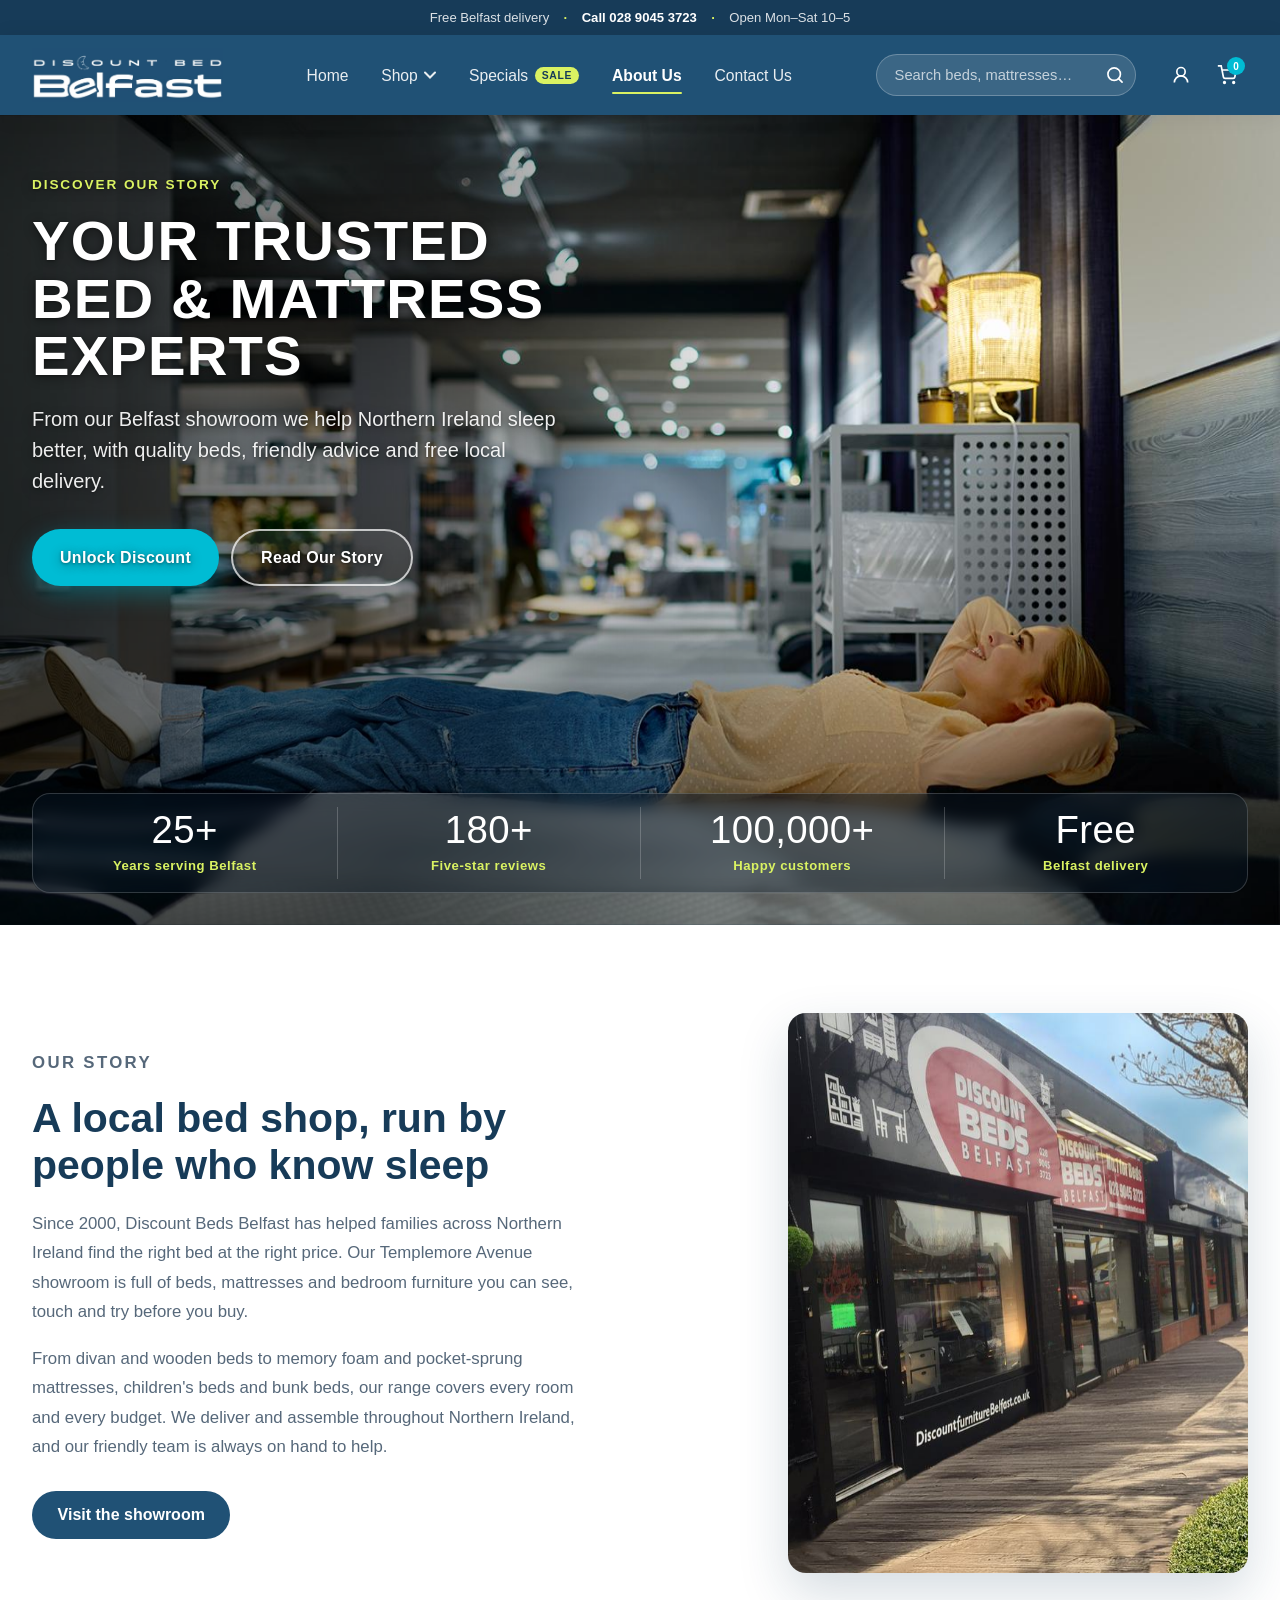
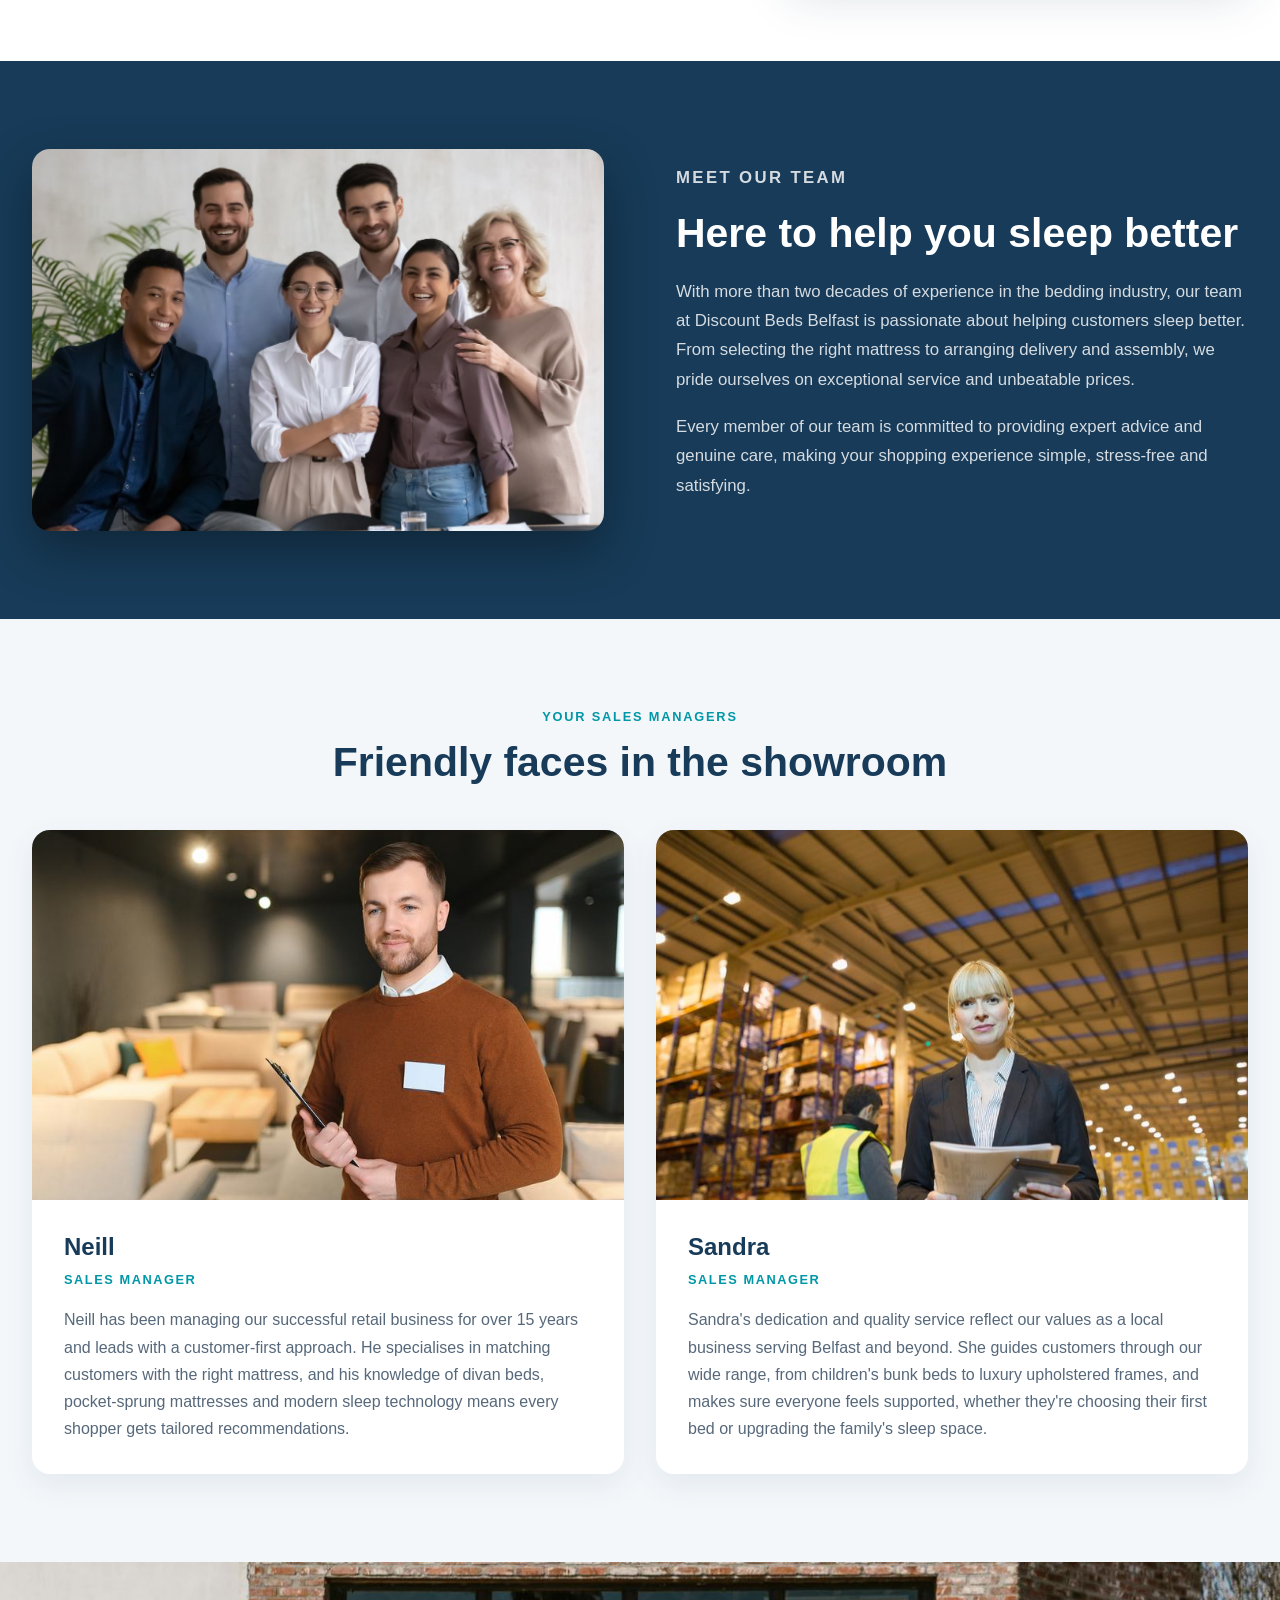
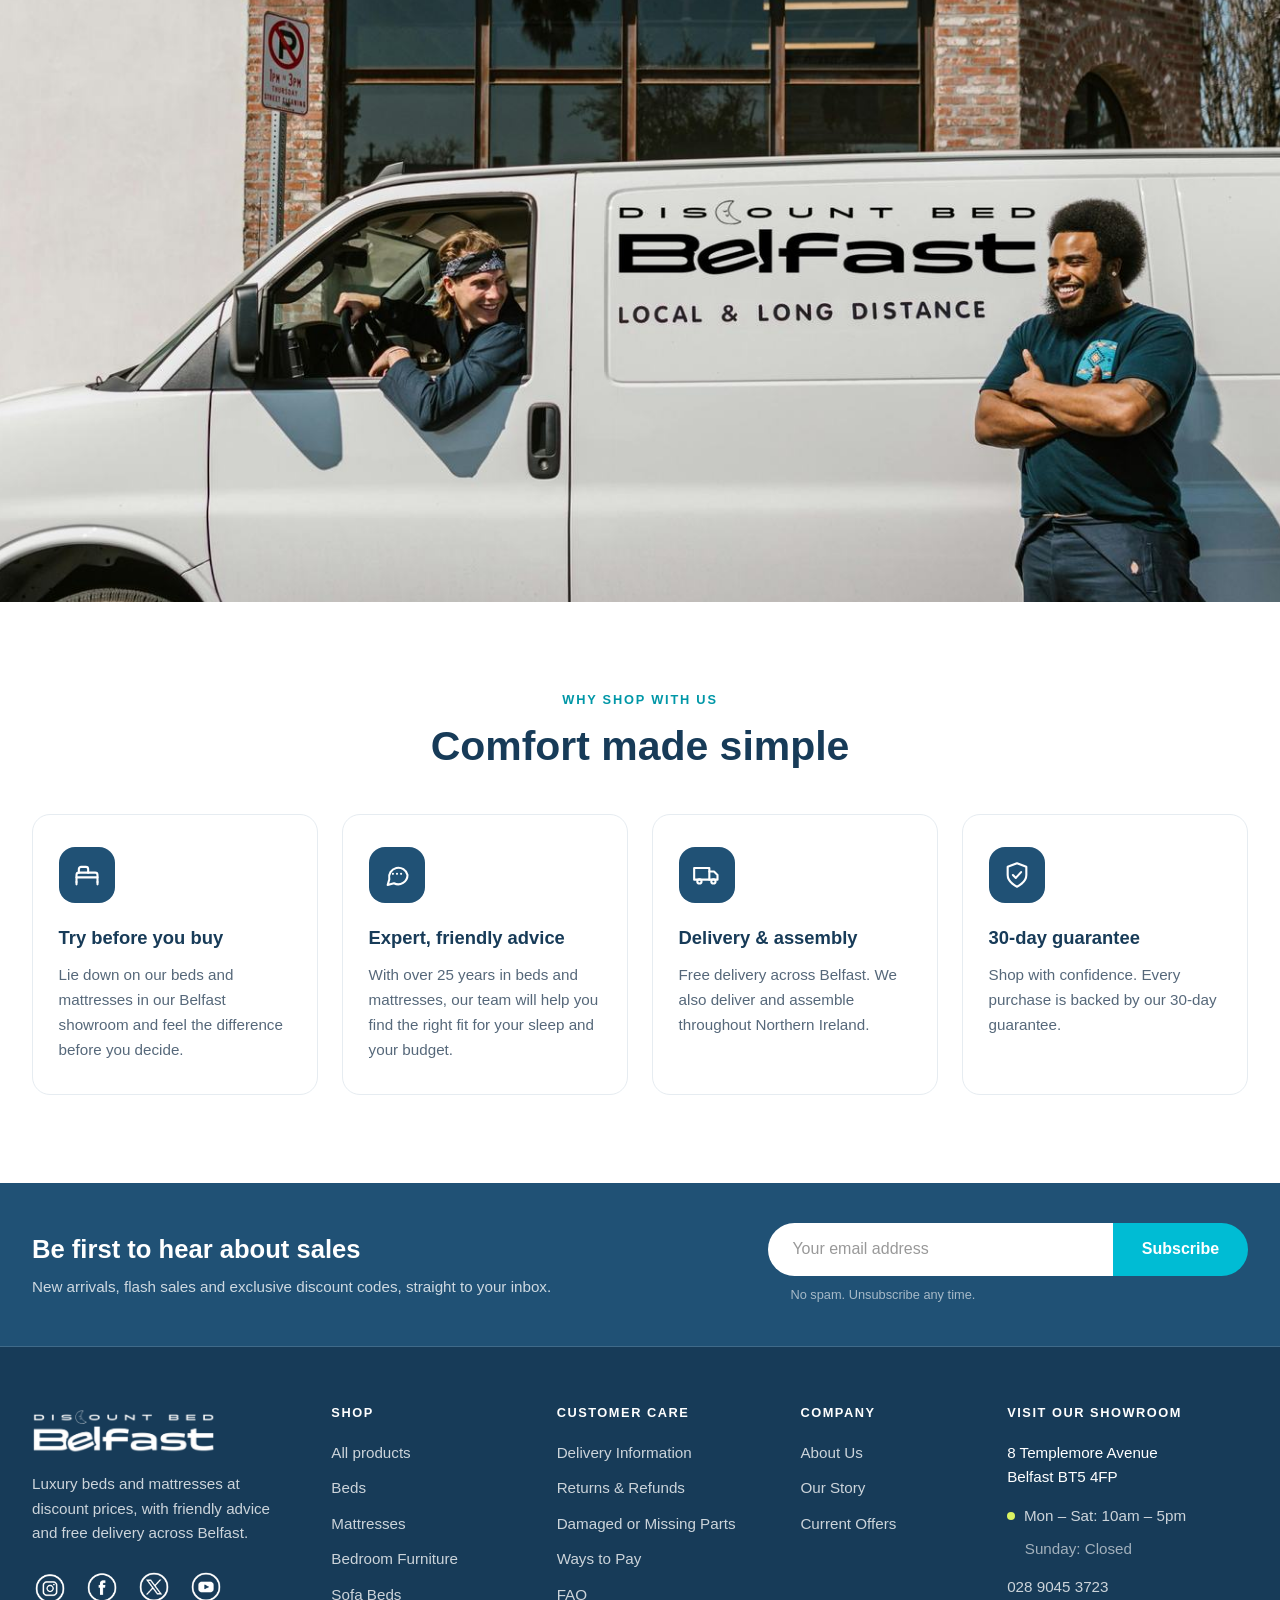
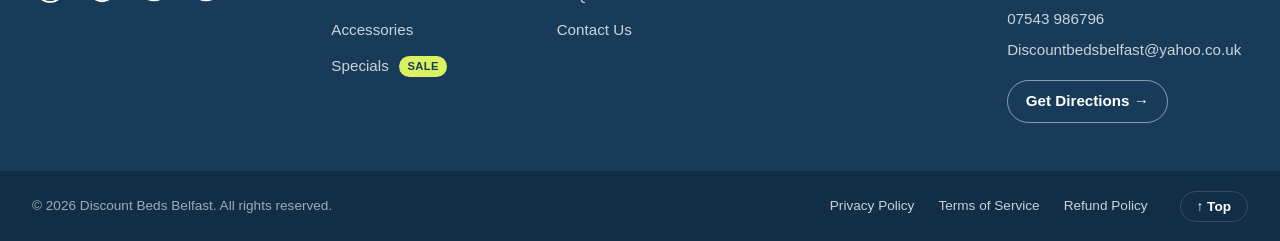
==== commit 7ba07f9d: "Give the Beds category its own image The Beds card looked the same as Wooden Beds, so it now uses th" ====
--- a/about.html
+++ b/about.html
@@ -32,7 +32,7 @@
                             <div class="sh-mega__inner">
                                 <div class="sh-mega__grid">
                                 <a class="sh-cat" href="shop.html?cat=beds">
-                                    <span class="sh-cat__img"><img src="https://www.discountbedsbelfast.co.uk/s/cc_images/cache_2482108834.jpg?t=1552562841" alt="" loading="lazy"></span>
+                                    <span class="sh-cat__img"><img src="images/categories/beds.jpg" alt="" loading="lazy"></span>
                                     <span class="sh-cat__name">Beds</span>
                                 </a>
                                 <a class="sh-cat" href="shop.html?cat=mattresses">
@@ -122,7 +122,7 @@
                     <button type="button" class="sh-drawer__toggle" aria-expanded="false" aria-controls="drawerShop">Shop <svg class="sh-chevron" width="12" height="8" viewBox="0 0 12 8" fill="none" aria-hidden="true"><path d="M1 1.5L6 6.5L11 1.5" stroke="currentColor" stroke-width="2" stroke-linecap="round"/></svg></button>
                     <ul class="sh-drawer__cats" id="drawerShop" hidden>
                         <li class="drawer-all"><a href="shop.html">View all products →</a></li>
-                        <li><a href="shop.html?cat=beds"><img src="https://www.discountbedsbelfast.co.uk/s/cc_images/cache_2482108834.jpg?t=1552562841" alt="" loading="lazy">Beds</a></li>
+                        <li><a href="shop.html?cat=beds"><img src="images/categories/beds.jpg" alt="" loading="lazy">Beds</a></li>
                         <li><a href="shop.html?cat=mattresses"><img src="https://www.discountbedsbelfast.co.uk/s/cc_images/cache_2491393420.png?t=1684849782" alt="" loading="lazy">Mattresses</a></li>
                         <li><a href="shop.html?cat=divan"><img src="https://www.discountbedsbelfast.co.uk/s/cc_images/cache_2487335226.jpg?t=1611843894" alt="" loading="lazy">Divan Beds</a></li>
                         <li><a href="shop.html?cat=wooden"><img src="https://www.discountbedsbelfast.co.uk/s/cc_images/cache_2482108831.jpg?t=1718199369" alt="" loading="lazy">Wooden Beds</a></li>
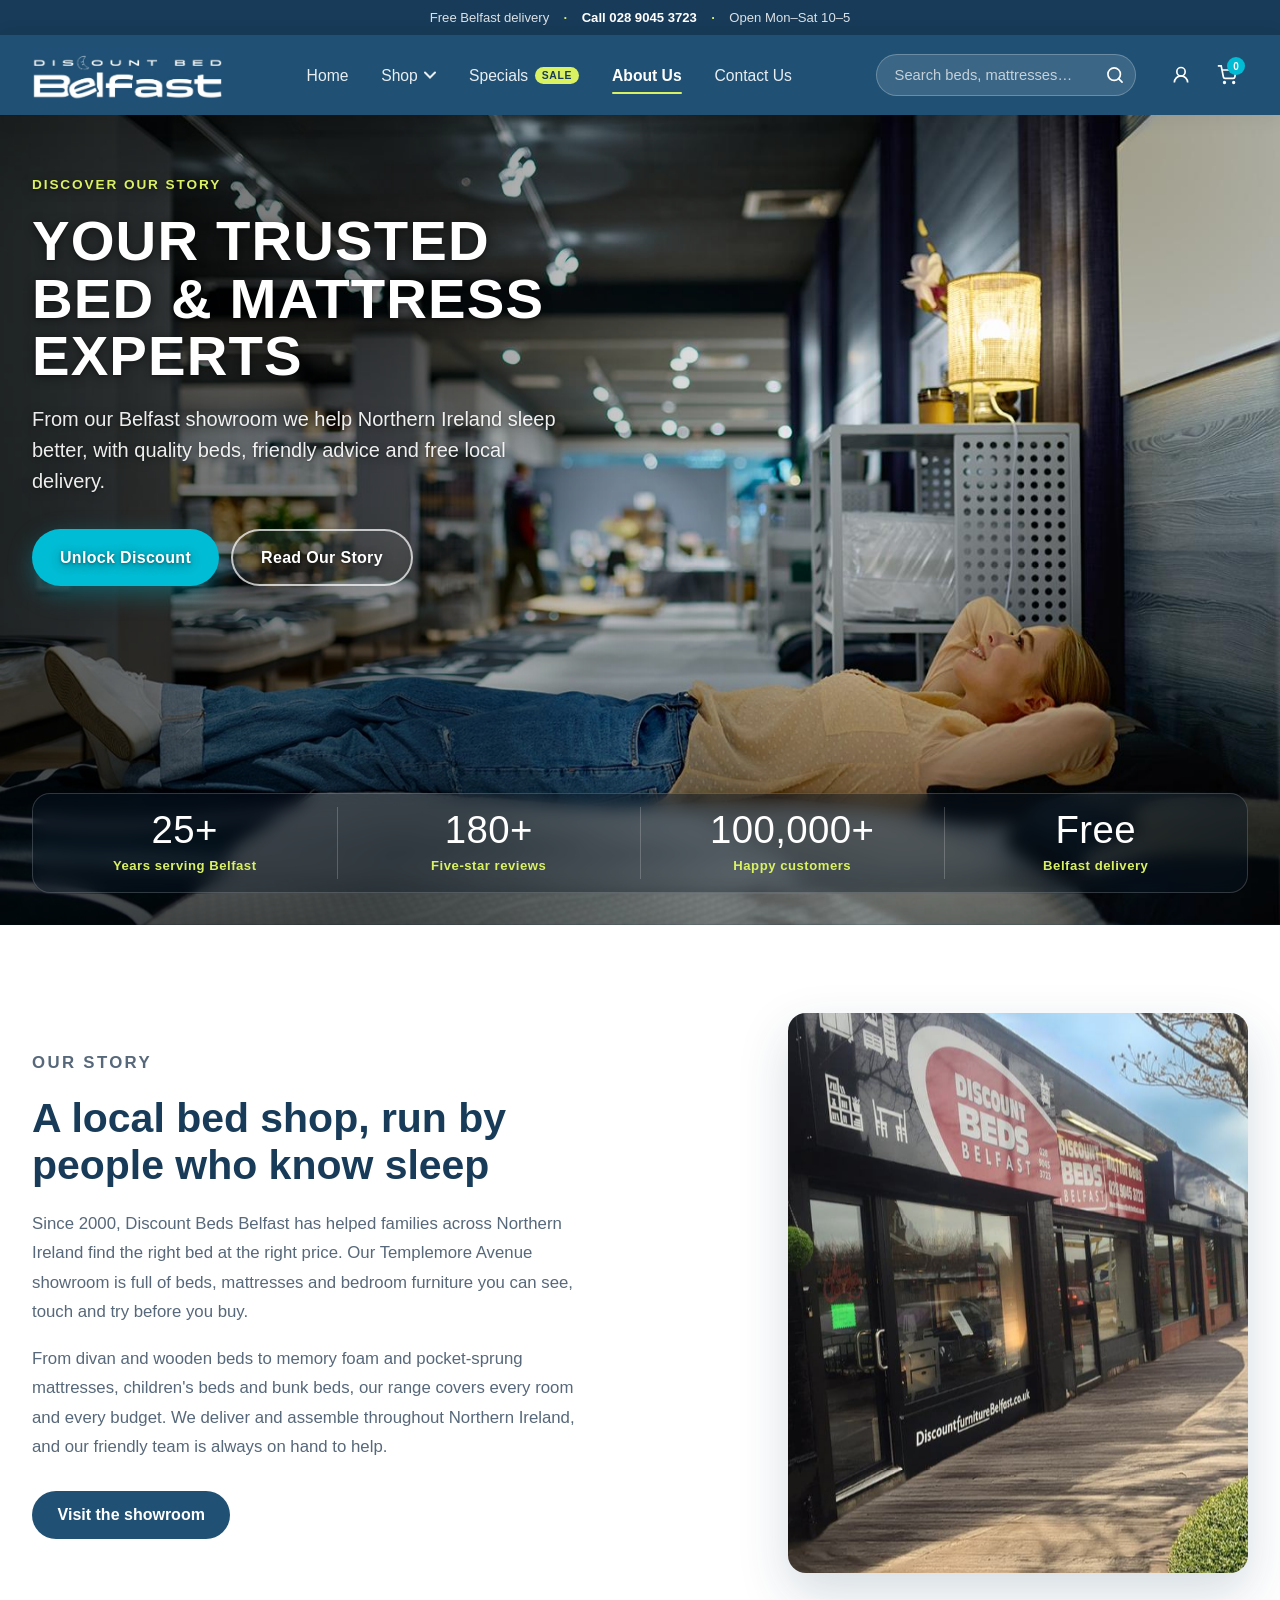
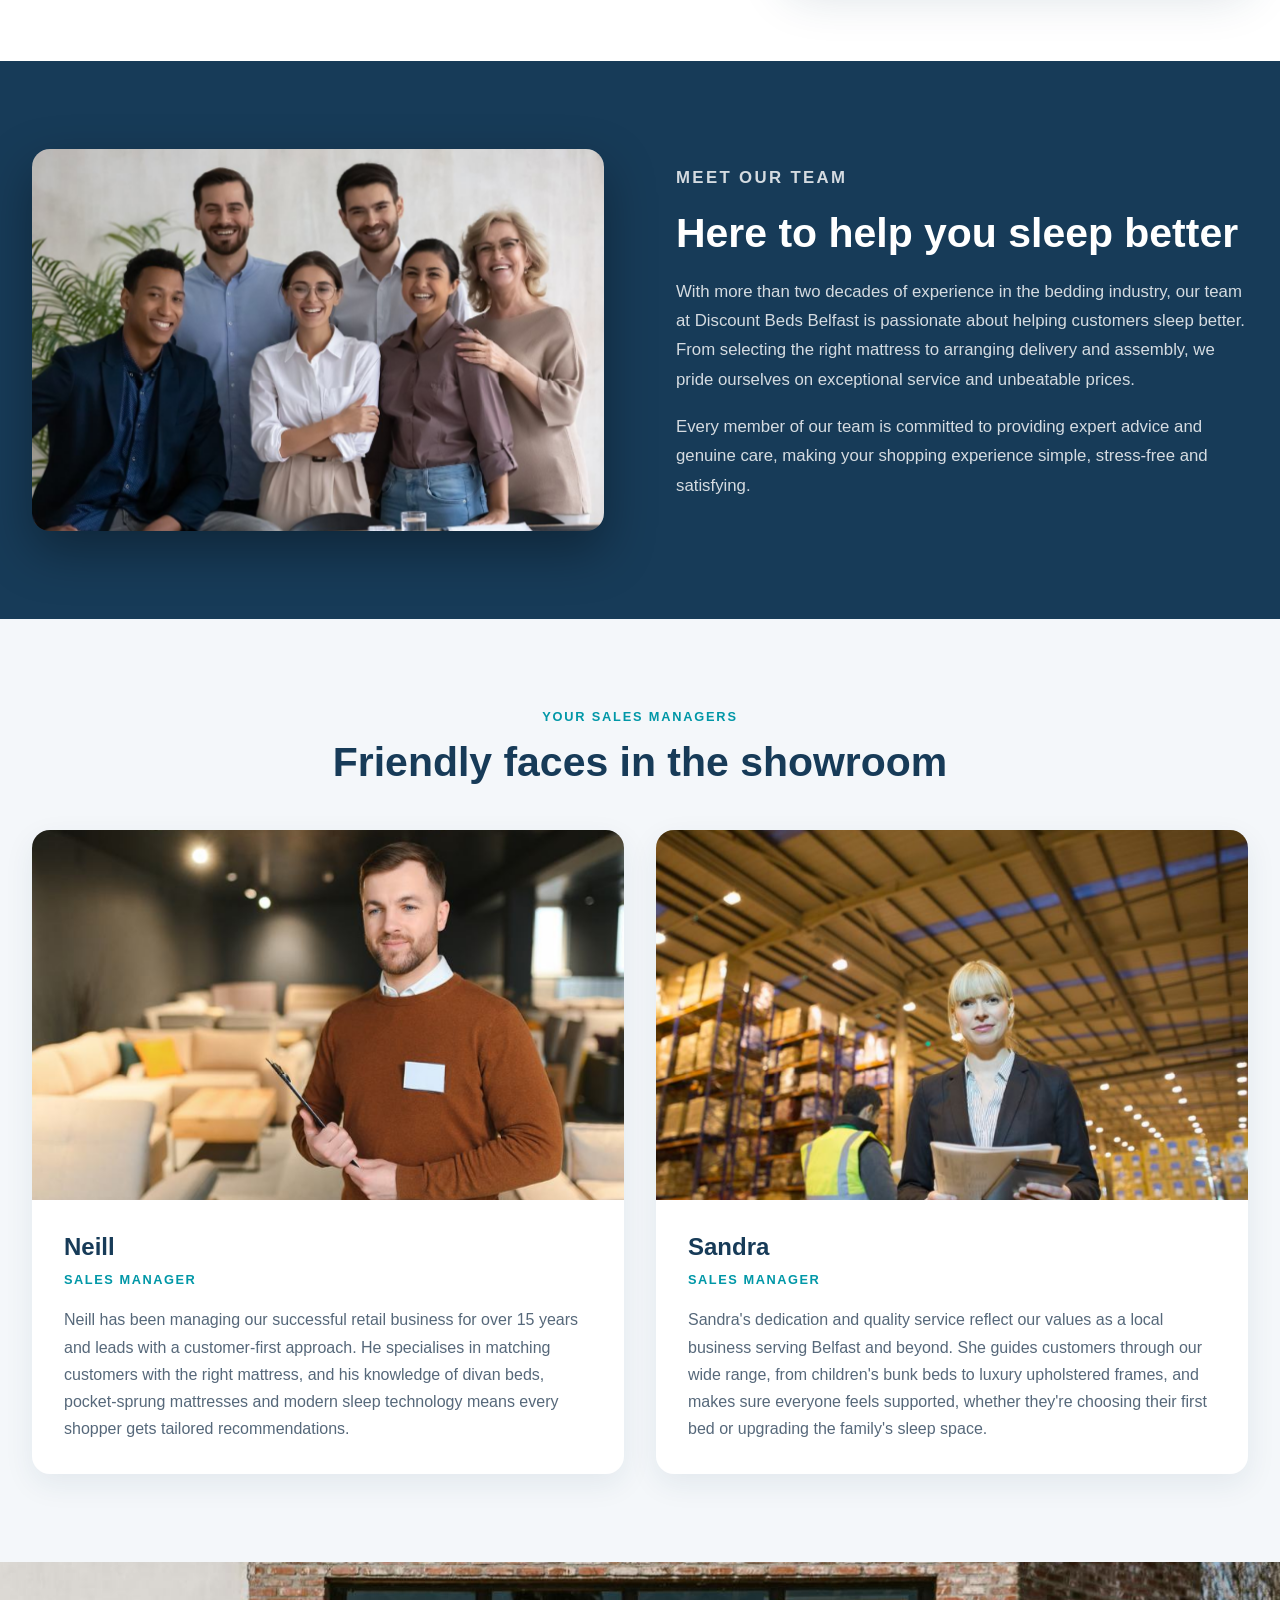
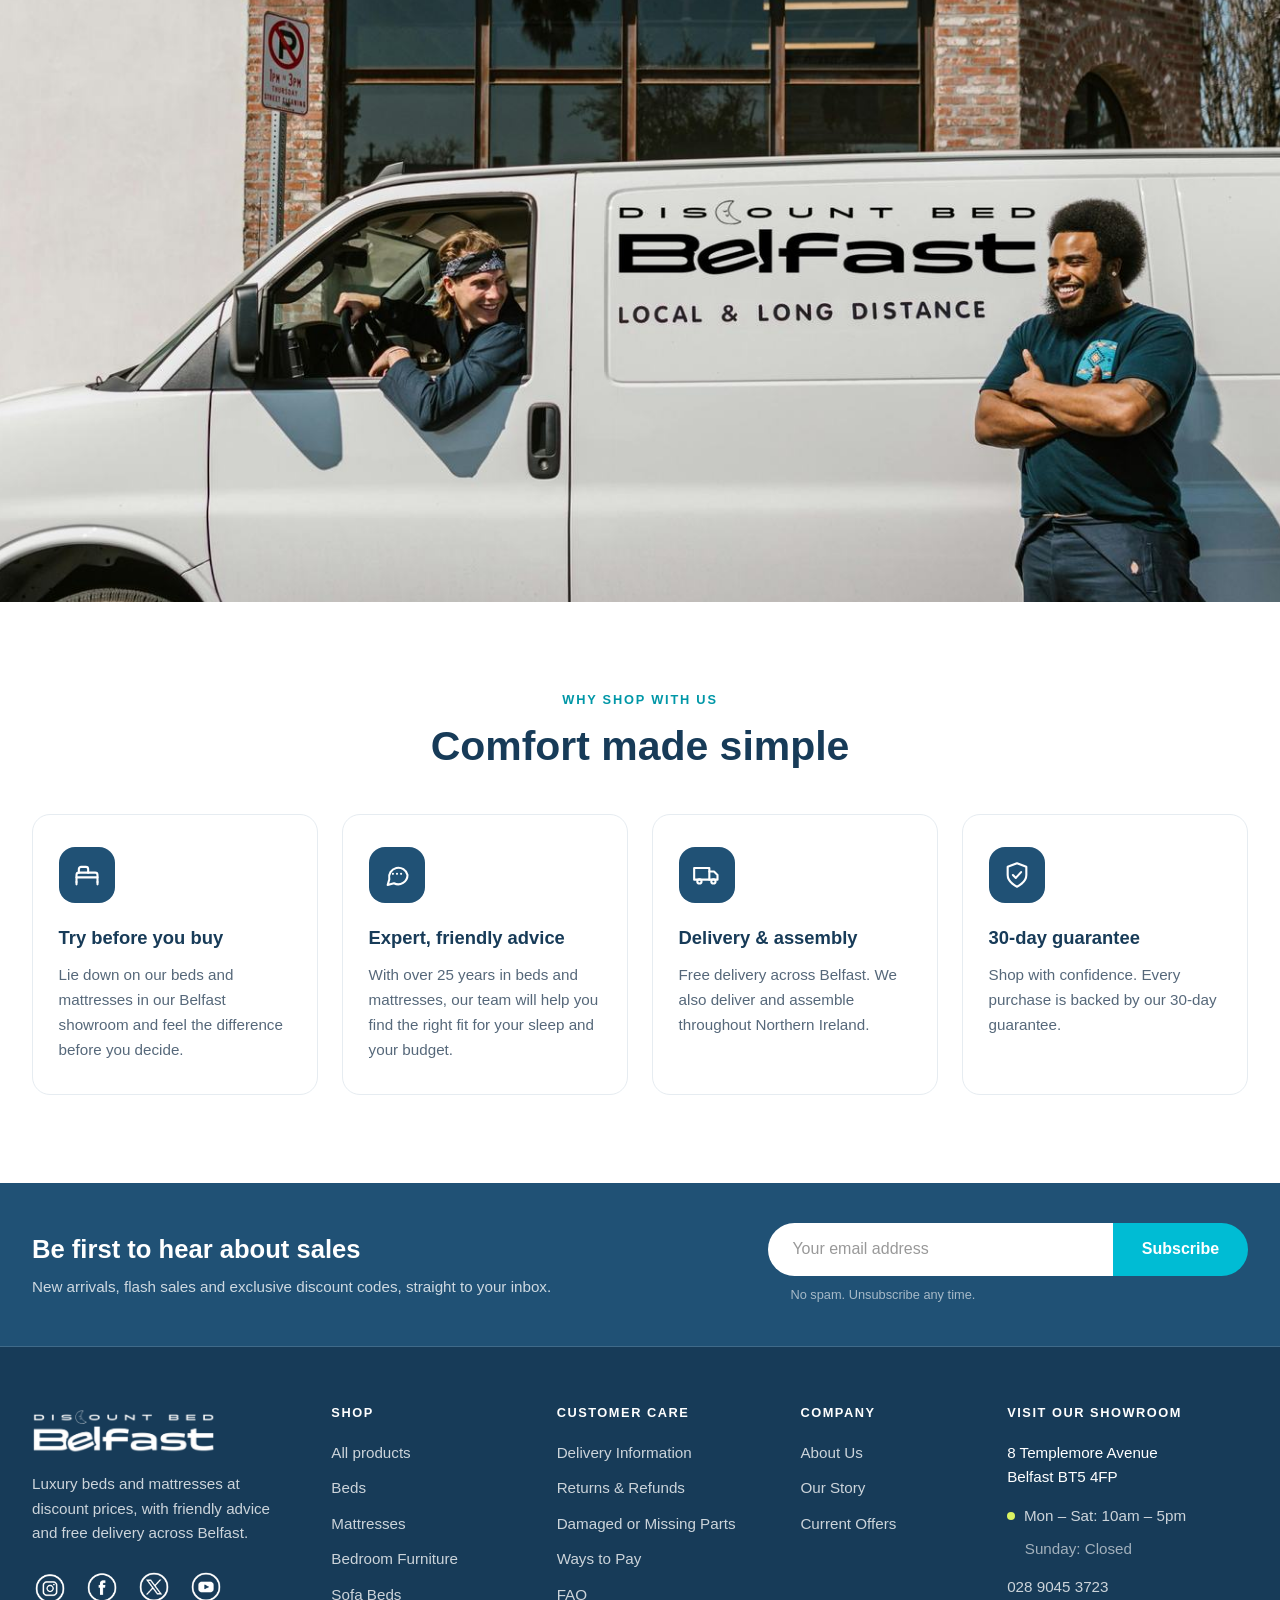
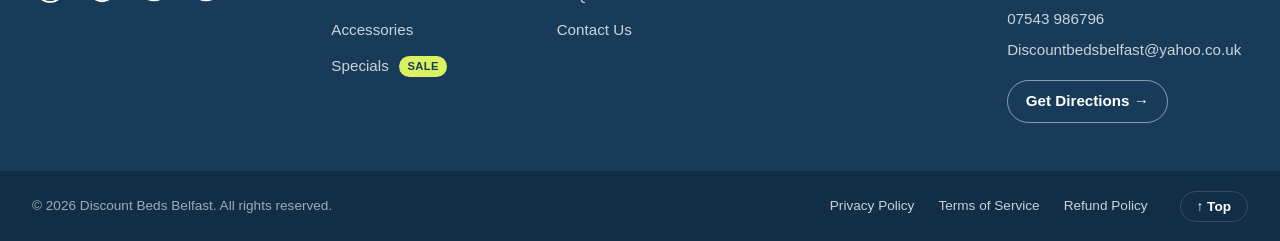
==== commit 6e0a9b01: "Add sign in / create account page and link the member icon to it The account icon in the header now " ====
--- a/about.html
+++ b/about.html
@@ -87,9 +87,9 @@
 
             <div class="sh-actions">
                 <a class="sh-call" href="tel:02890453723" aria-label="Call 028 9045 3723"><svg width="18" height="18" viewBox="0 0 24 24" fill="none" stroke="currentColor" stroke-width="2" stroke-linecap="round" stroke-linejoin="round" aria-hidden="true"><path d="M22 16.9v3a2 2 0 0 1-2.2 2 19.8 19.8 0 0 1-8.6-3.1 19.5 19.5 0 0 1-6-6A19.8 19.8 0 0 1 2.1 4.2 2 2 0 0 1 4.1 2h3a2 2 0 0 1 2 1.7c.1.9.4 1.8.7 2.7a2 2 0 0 1-.5 2.1L8 9.8a16 16 0 0 0 6 6l1.3-1.3a2 2 0 0 1 2.1-.4c.9.3 1.8.6 2.7.7a2 2 0 0 1 1.7 2z"/></svg><span>Call</span></a>
-                <button class="sh-icon" type="button" aria-label="Account">
+                <a class="sh-icon" href="account.html" aria-label="My account: sign in or sign up">
                     <svg width="20" height="20" viewBox="0 0 24 24" fill="none" stroke="currentColor" stroke-width="2" aria-hidden="true"><circle cx="12" cy="8" r="5"/><path d="M20 21a8 8 0 00-16 0"/></svg>
-                </button>
+                </a>
                 <button class="sh-icon sh-cart" type="button" aria-label="Basket, 0 items">
                     <svg width="20" height="20" viewBox="0 0 24 24" fill="none" stroke="currentColor" stroke-width="2" aria-hidden="true"><circle cx="9" cy="21" r="1"/><circle cx="20" cy="21" r="1"/><path d="M1 1h4l2.68 13.39a2 2 0 002 1.61h9.72a2 2 0 002-1.61L23 6H6"/></svg>
                     <span class="sh-badge">0</span>
@@ -135,6 +135,7 @@
                 <li><a href="specials.html">Specials <span class="sh-tag">Sale</span></a></li>
                 <li><a href="about.html" class="is-current" aria-current="page">About Us</a></li>
                 <li><a href="contact.html">Contact Us</a></li>
+                <li><a href="account.html" class="sh-drawer__account"><svg width="20" height="20" viewBox="0 0 24 24" fill="none" stroke="currentColor" stroke-width="2" aria-hidden="true"><circle cx="12" cy="8" r="5"/><path d="M20 21a8 8 0 00-16 0"/></svg> My Account</a></li>
             </ul>
             <div class="sh-drawer__store">
                 <a class="sh-drawer__call" href="tel:02890453723"><svg width="18" height="18" viewBox="0 0 24 24" fill="none" stroke="currentColor" stroke-width="2" stroke-linecap="round" stroke-linejoin="round" aria-hidden="true"><path d="M22 16.9v3a2 2 0 0 1-2.2 2 19.8 19.8 0 0 1-8.6-3.1 19.5 19.5 0 0 1-6-6A19.8 19.8 0 0 1 2.1 4.2 2 2 0 0 1 4.1 2h3a2 2 0 0 1 2 1.7c.1.9.4 1.8.7 2.7a2 2 0 0 1-.5 2.1L8 9.8a16 16 0 0 0 6 6l1.3-1.3a2 2 0 0 1 2.1-.4c.9.3 1.8.6 2.7.7a2 2 0 0 1 1.7 2z"/></svg> Call 028 9045 3723</a>
--- a/styles.css
+++ b/styles.css
@@ -8620,3 +8620,224 @@
 
 .rv-chip--yell { background: #ffdc00; color: #1a1a1a; }
 .rv-chip--freeindex { background: #e8f1fb; color: #1b5fa8; }
+
+/* =========================================================
+   ACCOUNT (sign in / create account)
+   ========================================================= */
+a.sh-icon { text-decoration: none; }
+.sh-icon[aria-current="page"] { background: rgba(255, 255, 255, 0.12); }
+
+.sh-drawer__links a.sh-drawer__account svg { flex-shrink: 0; }
+
+.ac-main {
+    padding: 4.5rem 0 5.5rem;
+    background: linear-gradient(180deg, #f4f7fa 0%, #fff 70%);
+}
+
+.ac-grid {
+    display: grid;
+    grid-template-columns: 1fr 1.1fr;
+    gap: 2.5rem;
+    align-items: stretch;
+    max-width: 1080px;
+}
+
+.ac-perks {
+    padding: 2.75rem;
+    border-radius: 22px;
+    background: var(--ct-navy-deep);
+    color: rgba(255, 255, 255, 0.85);
+}
+
+.ac-perks .ab-kicker { color: #ffed4e; }
+
+.ac-perks__title {
+    margin: 0 0 1rem;
+    font-size: clamp(1.8rem, 3.2vw, 2.4rem);
+    line-height: 1.15;
+    color: #fff;
+    text-wrap: balance;
+}
+
+.ac-perks__lead {
+    margin: 0 0 2rem;
+    line-height: 1.6;
+}
+
+.ac-perks__list {
+    display: grid;
+    gap: 1.1rem;
+    margin: 0 0 2.25rem;
+    padding: 0;
+    list-style: none;
+}
+
+.ac-perks__list li {
+    display: flex;
+    gap: 0.85rem;
+    align-items: flex-start;
+    line-height: 1.5;
+}
+
+.ac-perks__list strong { color: #fff; }
+
+.ac-tick {
+    flex-shrink: 0;
+    width: 24px;
+    height: 24px;
+    margin-top: 1px;
+    border-radius: 50%;
+    background: #ffed4e url("data:image/svg+xml,%3Csvg xmlns='http://www.w3.org/2000/svg' width='12' height='10' viewBox='0 0 12 10' fill='none'%3E%3Cpath d='M1 5l3.5 3.5L11 1.5' stroke='%23173b58' stroke-width='2.2' stroke-linecap='round' stroke-linejoin='round'/%3E%3C/svg%3E") no-repeat center;
+}
+
+.ac-perks__help {
+    margin: 0;
+    padding-top: 1.5rem;
+    border-top: 1px solid rgba(255, 255, 255, 0.15);
+    font-size: 0.95rem;
+}
+
+.ac-perks__help a {
+    color: #ffed4e;
+    font-weight: 700;
+}
+
+.ac-card {
+    padding: 2.5rem;
+    border: 1px solid var(--ct-line);
+    border-radius: 22px;
+    background: #fff;
+    box-shadow: 0 10px 30px rgba(23, 59, 88, 0.08);
+}
+
+.ac-tabs {
+    display: grid;
+    grid-template-columns: 1fr 1fr;
+    gap: 0.25rem;
+    margin-bottom: 2rem;
+    padding: 0.3rem;
+    border-radius: 999px;
+    background: #eef3f7;
+}
+
+.ac-tab {
+    min-height: 46px;
+    border: none;
+    border-radius: 999px;
+    background: transparent;
+    color: var(--ct-muted);
+    font: inherit;
+    font-weight: 700;
+    cursor: pointer;
+    transition: background 0.2s ease, color 0.2s ease, box-shadow 0.2s ease;
+}
+
+.ac-tab:hover { color: var(--ct-navy-deep); }
+
+.ac-tab[aria-selected="true"] {
+    background: #fff;
+    color: var(--ct-navy-deep);
+    box-shadow: 0 2px 8px rgba(23, 59, 88, 0.12), inset 0 -3px 0 #ffed4e;
+}
+
+.ac-tab:focus-visible {
+    outline: 3px solid var(--ct-navy);
+    outline-offset: 2px;
+}
+
+.ac-title {
+    margin: 0 0 0.4rem;
+    font-size: 1.6rem;
+    color: var(--ct-navy-deep);
+}
+
+.ac-intro {
+    margin: 0 0 1.75rem;
+    color: var(--ct-muted);
+}
+
+.ac-label-row {
+    display: flex;
+    justify-content: space-between;
+    align-items: baseline;
+    gap: 1rem;
+}
+
+.ac-small-link,
+.ac-switch a {
+    color: #0097a7;
+    font-weight: 600;
+}
+
+.ac-small-link { font-size: 0.85rem; }
+
+.ac-pass { position: relative; }
+
+.ct-form .ac-pass input { padding-right: 4.5rem; }
+
+.ac-show {
+    position: absolute;
+    top: 50%;
+    right: 0.5rem;
+    transform: translateY(-50%);
+    padding: 0.4rem 0.7rem;
+    border: none;
+    border-radius: 8px;
+    background: transparent;
+    color: var(--ct-navy);
+    font: inherit;
+    font-size: 0.85rem;
+    font-weight: 700;
+    cursor: pointer;
+}
+
+.ac-show:hover { background: #eef3f7; }
+
+.ac-hint {
+    margin-top: 0.35rem;
+    font-size: 0.82rem;
+    color: var(--ct-muted);
+}
+
+.ac-check {
+    display: flex;
+    align-items: center;
+    gap: 0.6rem;
+    margin: 0 0 1.5rem;
+    font-size: 0.95rem;
+    color: var(--ct-navy-deep);
+    cursor: pointer;
+}
+
+.ct-form .ac-check input {
+    width: 18px;
+    height: 18px;
+    padding: 0;
+    accent-color: #00bcd4;
+}
+
+.ac-submit { width: 100%; }
+
+.ct-status.is-info {
+    background: #fffbe0;
+    border-left: 4px solid #ffed4e;
+    color: #173b58;
+}
+
+.ac-switch {
+    margin: 1.75rem 0 0;
+    text-align: center;
+    color: var(--ct-muted);
+}
+
+@media (max-width: 900px) {
+    .ac-grid { grid-template-columns: 1fr; }
+    .ac-card { order: -1; }
+}
+
+@media (max-width: 768px) {
+    .ac-main { padding: 2rem 0 3.5rem; }
+    .ac-perks,
+    .ac-card { padding: 1.5rem; }
+    .ac-perks__title { font-size: 1.6rem; }
+}
